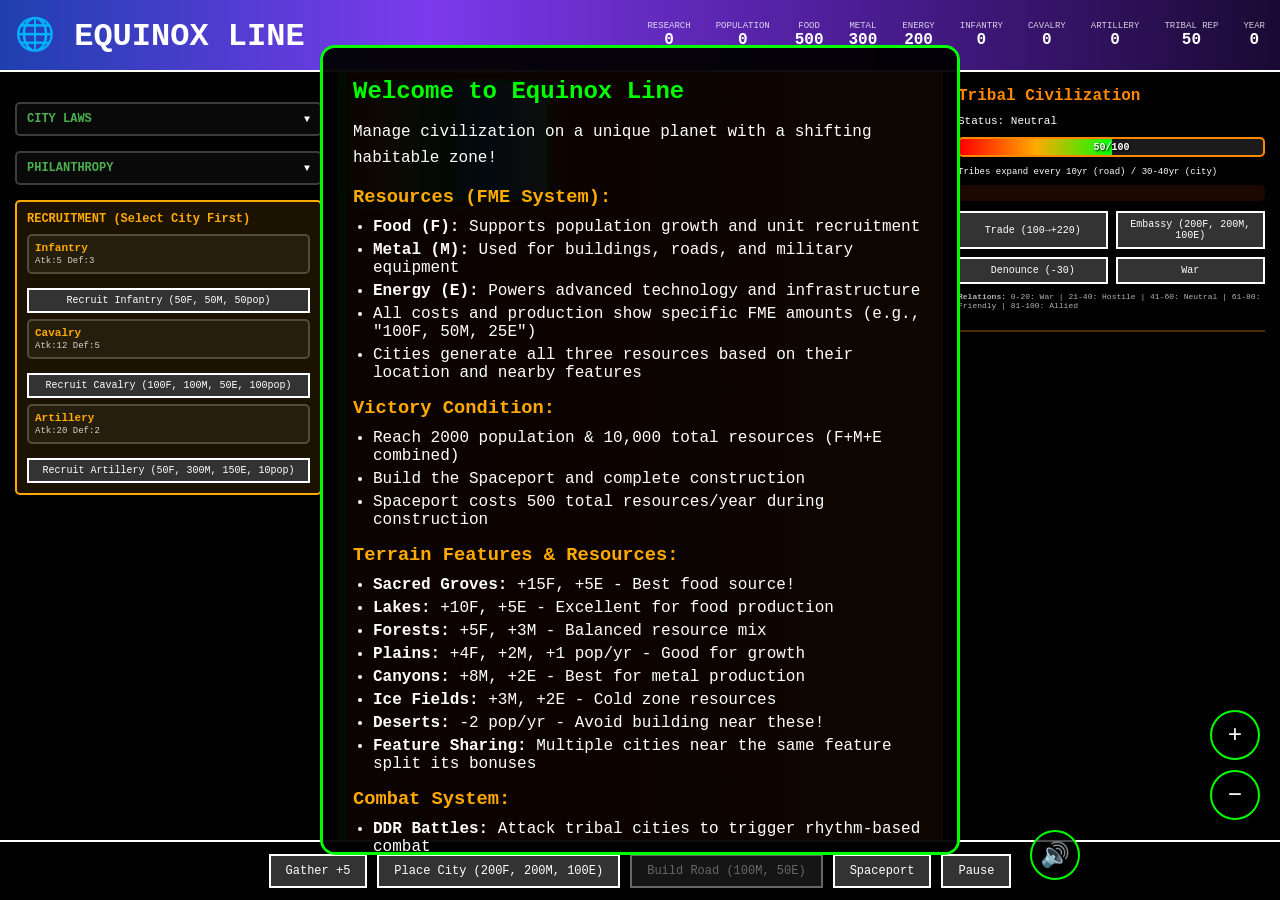
==== index.html @ fe61b72b "Release V1.1 (V1.1)" ====
<!DOCTYPE html>
<html lang="en">
<head>
    <meta charset="UTF-8">
    <meta content="width=device-width, initial-scale=1.0" name="viewport">
    <title>Equinox Line - V1.1</title>
    <link href="style.css" rel="stylesheet"/>
</head>
<audio id="bg-music" loop>
    <source src="https://cdn.pixabay.com/audio/2025/05/07/audio_94614bd872.mp3" type="audio/mpeg">
</audio>
<audio id="battle-music" loop>
    <source src="https://www.soundhelix.com/examples/mp3/SoundHelix-Song-4.mp3" type="audio/mpeg">
</audio>
<audio id="victory-music">
    <source src="https://www.soundhelix.com/examples/mp3/SoundHelix-Song-7.mp3" type="audio/mpeg">
</audio>
<audio id="sfx-city-build" preload="auto">
    <source src="https://cdn.pixabay.com/audio/2022/03/24/audio_3fb91eb9d4.mp3" type="audio/mpeg">
</audio>
<audio id="sfx-resource-gather" preload="auto">
    <source src="https://cdn.pixabay.com/audio/2025/04/18/audio_ad81e3ab85.mp3" type="audio/mpeg">
</audio>
<audio id="sfx-attack" preload="auto">
    <source src="https://cdn.pixabay.com/audio/2024/09/18/audio_52ea34712d.mp3" type="audio/mpeg">
</audio>
<audio id="sfx-explosion" preload="auto">
    <source src="https://freesound.org/data/previews/156/156031_2703579-lq.mp3" type="audio/mpeg">
</audio>
<audio id="sfx-alert" preload="auto">
    <source src="https://cdn.pixabay.com/audio/2024/02/07/audio_c059f11d86.mp3" type="audio/mpeg">
</audio>
<audio id="sfx-success" preload="auto">
    <source src="https://freesound.org/data/previews/270/270404_5123851-lq.mp3" type="audio/mpeg">
</audio>
<audio id="sfx-error" preload="auto">
    <source src="https://cdn.pixabay.com/audio/2022/11/21/audio_136661e554.mp3" type="audio/mpeg">
</audio>
<audio id="sfx-button-click" preload="auto">
    <source src="https://cdn.pixabay.com/audio/2025/06/01/audio_d2ccbb367a.mp3" type="audio/mpeg">
</audio>
<button id="music-btn"
        style="position: fixed; bottom: 20px; right: 200px; z-index: 10000; width: 50px; height: 50px; border-radius: 50%; background: rgba(0,0,0,0.7); border: 2px solid #00ff00; font-size: 24px; cursor: pointer;">
    🔊
</button>

<script src="audio.js"></script>
<script src="win.js"></script>
<script src="tree.js"></script>

<body>
<div id="minimap-container">
    <div id="minimap">
        <div class="minimap-viewport"></div>
    </div>
</div>

<div id="zoom-controls">
    <button id="zoom-in-btn">+</button>
    <button id="zoom-out-btn">−</button>
</div>
<div id="game-container">
    <div id="header">
        <h1>🌐 EQUINOX LINE</h1>
        <div id="stats">
            <div class="stat">
                <div class="stat-label">RESEARCH</div>
                <div class="stat-value" id="research-display">0</div>
            </div>
            <div class="stat">
                <div class="stat-label">POPULATION</div>
                <div class="stat-value" id="total-pop">0</div>
            </div>
            <div class="stat">
                <div class="stat-label">FOOD</div>
                <div class="stat-value" id="food-display">500</div>
            </div>
            <div class="stat">
                <div class="stat-label">METAL</div>
                <div class="stat-value" id="metal-display">300</div>
            </div>
            <div class="stat">
                <div class="stat-label">ENERGY</div>
                <div class="stat-value" id="energy-display">200</div>
            </div>
            <div class="stat">
                <div class="stat-label">INFANTRY</div>
                <div class="stat-value" id="infantry-display">0</div>
            </div>
            <div class="stat">
                <div class="stat-label">CAVALRY</div>
                <div class="stat-value" id="cavalry-display">0</div>
            </div>
            <div class="stat">
                <div class="stat-label">ARTILLERY</div>
                <div class="stat-value" id="artillery-display">0</div>
            </div>
            <div class="stat">
                <div class="stat-label">TRIBAL REP</div>
                <div class="stat-value" id="tribal-rep">50</div>
            </div>
            <div class="stat">
                <div class="stat-label">YEAR</div>
                <div class="stat-value" id="year">0</div>
            </div>
        </div>
    </div>

    <div id="left-panel">
        <div id="info-panel"></div>

        <div class="collapsible-section">
            <div class="collapsible-header" onclick="toggleCollapsible('laws')">
                <h4>CITY LAWS</h4>
                <span class="collapsible-indicator" id="laws-indicator">▼</span>
            </div>
            <div class="collapsible-content" id="laws-content">
                <p style="font-size: 10px; margin-bottom: 8px;"><strong>Current:</strong> <span id="current-law-name">No Special Laws</span>
                </p>
                <div id="laws-container">
                    <div class="law-option active" data-law="none">
                        <div class="law-title">No Special Laws</div>
                        <div class="law-effects">Balanced approach</div>
                    </div>
                    <div class="law-option" data-law="relaxed">
                        <div class="law-title">Relaxed Work</div>
                        <div class="law-effects">-20% res, +1 happiness/yr</div>
                    </div>
                    <div class="law-option" data-law="efficient">
                        <div class="law-title">Efficiency</div>
                        <div class="law-effects">+30% res, -0.5 happiness/yr</div>
                    </div>
                    <div class="law-option" data-law="productive">
                        <div class="law-title">Production+</div>
                        <div class="law-effects">+50% res, -1 happiness/yr</div>
                    </div>
                    <div class="law-option" data-law="harsh">
                        <div class="law-title">Harsh Labor</div>
                        <div class="law-effects">+100% res, -2 happiness/yr</div>
                    </div>
                </div>
            </div>
        </div>

        <div class="collapsible-section">
            <div class="collapsible-header" onclick="toggleCollapsible('philanthropy')">
                <h4>PHILANTHROPY</h4>
                <span class="collapsible-indicator" id="philanthropy-indicator">▼</span>
            </div>
            <div class="collapsible-content" id="philanthropy-content">
                <p style="font-size: 10px; margin-bottom: 8px;">Boost all cities' happiness</p>
                <button class="action-btn" id="charity-small-btn" style="font-size: 10px; padding: 5px;">Small Aid +5
                    (30F, 15M, 5E)
                </button>
                <button class="action-btn" id="charity-medium-btn" style="font-size: 10px; padding: 5px;">Medium Aid +15
                    (90F, 45M, 15E)
                </button>
                <button class="action-btn" id="charity-large-btn" style="font-size: 10px; padding: 5px;">Large Aid +35
                    (240F, 120M, 40E)
                </button>
            </div>
        </div>

        <div class="military-section">
            <h4>RECRUITMENT (Select City First)</h4>
            <div class="unit-type">
                <div class="unit-info">
                    <div class="unit-name">Infantry</div>
                    <div class="unit-stats">Atk:5 Def:3</div>
                </div>
            </div>
            <button class="action-btn" id="recruit-infantry-btn" style="font-size: 10px; padding: 5px;">Recruit Infantry
                (50F, 50M, 50pop)
            </button>

            <div class="unit-type" style="margin-top: 6px;">
                <div class="unit-info">
                    <div class="unit-name">Cavalry</div>
                    <div class="unit-stats">Atk:12 Def:5</div>
                </div>
            </div>
            <button class="action-btn" id="recruit-cavalry-btn" style="font-size: 10px; padding: 5px;">Recruit Cavalry
                (100F, 100M, 50E, 100pop)
            </button>

            <div class="unit-type" style="margin-top: 6px;">
                <div class="unit-info">
                    <div class="unit-name">Artillery</div>
                    <div class="unit-stats">Atk:20 Def:2</div>
                </div>
            </div>
            <button class="action-btn" id="recruit-artillery-btn" style="font-size: 10px; padding: 5px;">Recruit
                Artillery (50F, 300M, 150E, 10pop)
            </button>
        </div>
    </div>


    <div id="main-game">
        <div id="planet-view">
            <div class="terrain-layer" id="terrain-container"></div>
            <div id="habitable-zone"></div>
            <div class="city-radius" id="placement-radius"></div>
            <div class="placement-preview" id="placement-preview">
                <div class="placement-preview-icon"></div>
            </div>
        </div>
    </div>

    <div id="diplomacy-panel">
        <h3>Tribal Civilization</h3>
        <p id="tribal-status" style="font-size: 11px;">Status: Neutral</p>
        <div class="reputation-bar">
            <div class="reputation-fill" id="reputation-fill" style="width: 50%"></div>
            <div class="reputation-text" id="reputation-text">50/100</div>
        </div>
        <p style="font-size: 9px; margin: 8px 0;">Tribes expand every 10yr (road) / 30-40yr (city)</p>

        <div style="background: rgba(255,68,0,0.1); padding: 8px; border-radius: 5px; margin: 8px 0;">
        </div>

        <div class="diplomacy-actions">
            <button class="diplomacy-btn" id="trade-btn">Trade (80F→80M)</button>
            <button class="diplomacy-btn" id="embassy-btn">Embassy (200F, 200M, 100E)</button>
            <button class="diplomacy-btn" id="denounce-btn">Denounce (-30)</button>
            <button class="diplomacy-btn" id="declare-war-btn">War</button>
            <button class="diplomacy-btn" id="negotiate-peace-btn" style="display: none;">Negotiate Peace (1000)
            </button>
        </div>
        <p style="font-size: 8px; margin-top: 8px; opacity: 0.7;">
            <strong>Relations:</strong> 0-20: War | 21-40: Hostile | 41-60: Neutral | 61-80: Friendly | 81-100: Allied
        </p>

        <div id="messages" style="margin-top: 20px;"></div>
    </div>


    <div id="controls">
        <button id="gather-btn">Gather +5
            <div class="button-cooldown" id="gather-cooldown"></div>
        </button>
        <button id="build-city-btn">Place City (200F, 200M, 100E)</button>
        <button disabled id="build-road-btn">Build Road (100M, 50E)</button>
        <button id="spaceport-btn">Spaceport</button>
        <button id="pause-btn">Pause</button>
    </div>

    <div id="spaceport-panel">
        <h3>SPACEPORT PROJECT</h3>
        <p>Evacuate to a stable planet!</p>
        <p><strong>Requirements:</strong></p>
        <p>Population: <span id="sp-pop-current">0</span>/<span id="sp-pop-req">5000</span> | Resources: <span id="sp-res-current">0</span>: 4000F + 4000M + 4000E</p>

        <div class="progress-bar-container">
            <div class="progress-bar-fill" id="spaceport-progress-bar" style="width: 0%">0%</div>
        </div>
        <p style="font-size: 9px; opacity: 0.8;">Costs 4000F + 4000M + 4000E upfront. Takes 10 years to build. Pop must stay above 3500.</p>
        <button class="action-btn" id="start-spaceport-btn" style="font-size: 11px;">Start Construction</button>
    </div>

    <div id="ddr-overlay">
        <div id="ddr-container">
            <div id="ddr-title"></div>
            <div id="ddr-combo">Combo: 0 | Bonus: +0%</div>
            <div id="ddr-arrows">
                <div class="ddr-arrow" data-key="ArrowLeft">←</div>
                <div class="ddr-arrow" data-key="ArrowUp">↑</div>
                <div class="ddr-arrow" data-key="ArrowDown">↓</div>
                <div class="ddr-arrow" data-key="ArrowRight">→</div>
            </div>
            <div id="ddr-timer">Time remaining: 10s</div>
            <button id="reinforcement-btn" onclick="callReinforcements()"
                    style="margin-top: 15px; padding: 8px 16px; font-size: 12px;">
                Call Reinforcements (300 res)
            </button>
        </div>
    </div>


    <div id="battle-planning">
        <h2>Battle Planning</h2>

        <div class="risk-assessment" id="risk-display"></div>

        <div class="battle-info" id="battle-intel"></div>

        <h3 style="color: #ffaa00; font-size: 14px; margin-top: 15px;">Formation</h3>
        <div class="formation-selector">
            <div class="formation-option" data-formation="offensive">
                <div class="formation-name">Offensive</div>
                <div class="formation-effect">+20% ATK, -10% DEF</div>
            </div>
            <div class="formation-option selected" data-formation="balanced">
                <div class="formation-name">Balanced</div>
                <div class="formation-effect">No modifiers</div>
            </div>
            <div class="formation-option" data-formation="defensive">
                <div class="formation-name">Defensive</div>
                <div class="formation-effect">-10% ATK, +20% DEF</div>
            </div>
        </div>

        <div class="retreat-slider">
            <h3 style="color: #ffaa00; font-size: 14px;">Auto-Retreat Threshold</h3>
            <input id="retreat-slider" max="75" min="0" step="25" type="range" value="50">
            <div style="font-size: 12px; text-align: center;">Retreat at <span id="retreat-value">50</span>% casualties
            </div>
        </div>

        <div class="perk-selection" id="perk-selection-container"></div>

        <div class="planning-buttons">
            <button id="scout-btn" onclick="sendScout()">Scout (50 res)</button>
            <button onclick="cancelBattlePlanning()">Cancel</button>
            <button onclick="beginBattle()" style="background: #ff4400; border-color: #ff4400;">ATTACK!</button>
        </div>
    </div>

    <div id="weather-indicator"></div>
    <div id="phase-indicator"></div>


    <div id="peace-demand-popup"
         style="position: fixed; top: 50%; left: 50%; transform: translate(-50%, -50%); background: rgba(0,0,0,0.95); border: 3px solid #ffaa00; border-radius: 15px; padding: 30px; max-width: 600px; z-index: 9998; display: none; text-align: center;">
        <h2 style="color: #ffaa00; margin-bottom: 15px;">Tribal Demand</h2>
        <p id="peace-demand-text" style="font-size: 16px; margin: 20px 0;"></p>
        <p id="peace-demand-consequence" style="font-size: 12px; opacity: 0.8; margin: 15px 0;"></p>
        <p style="font-size: 14px; margin: 20px 0;">Year <span id="peace-talks-year">1</span> of 3</p>
        <div style="display: flex; gap: 15px; justify-content: center; margin-top: 25px;">
            <button onclick="respondToPeaceDemand(true)"
                    style="background: #4CAF50; border-color: #4CAF50; padding: 10px 20px;">Accept
            </button>
            <button onclick="respondToPeaceDemand(false)"
                    style="background: #ff4400; border-color: #ff4400; padding: 10px 20px;">Reject
            </button>
        </div>
    </div>

    <div id="tutorial">
        <h2>Welcome to Equinox Line</h2>
        <p>Manage civilization on a unique planet with a shifting habitable zone!</p>

        <h3>Resources (FME System):</h3>
        <ul>
            <li><strong>Food (F):</strong> Supports population growth and unit recruitment</li>
            <li><strong>Metal (M):</strong> Used for buildings, roads, and military equipment</li>
            <li><strong>Energy (E):</strong> Powers advanced technology and infrastructure</li>
            <li>All costs and production show specific FME amounts (e.g., "100F, 50M, 25E")</li>
            <li>Cities generate all three resources based on their location and nearby features</li>
        </ul>

        <h3>Victory Condition:</h3>
        <ul>
            <li>Reach 2000 population & 10,000 total resources (F+M+E combined)</li>
            <li>Build the Spaceport and complete construction</li>
            <li>Spaceport costs 500 total resources/year during construction</li>
        </ul>

        <h3>Terrain Features & Resources:</h3>
        <ul>
            <li><strong>Sacred Groves:</strong> +15F, +5E - Best food source!</li>
            <li><strong>Lakes:</strong> +10F, +5E - Excellent for food production</li>
            <li><strong>Forests:</strong> +5F, +3M - Balanced resource mix</li>
            <li><strong>Plains:</strong> +4F, +2M, +1 pop/yr - Good for growth</li>
            <li><strong>Canyons:</strong> +8M, +2E - Best for metal production</li>
            <li><strong>Ice Fields:</strong> +3M, +2E - Cold zone resources</li>
            <li><strong>Deserts:</strong> -2 pop/yr - Avoid building near these!</li>
            <li><strong>Feature Sharing:</strong> Multiple cities near the same feature split its bonuses</li>
        </ul>

        <h3>Combat System:</h3>
        <ul>
            <li><strong>DDR Battles:</strong> Attack tribal cities to trigger rhythm-based combat</li>
            <li>Press arrow keys when they light up - build combos for damage multipliers (up to +100%)</li>
            <li>Your troops march from the nearest city (or select multiple cities)</li>
            <li><strong>Reinforcements:</strong> Tribals send troops from nearby allies to cities under attack</li>
            <li><strong>Defense:</strong> Station units in your cities to protect against tribal counterattacks</li>
        </ul>

        <h3>Tribal Diplomacy:</h3>
        <ul>
            <li><strong>Reputation Matters:</strong> 0-20: War | 21-40: Hostile | 41-60: Neutral | 61-80: Friendly |
                81-100: Allied
            </li>
            <li><strong>Building too close</strong> (within 10% distance) angers tribes (-10 rep per city)</li>
            <li><strong>Military buildup</strong> (over 10 of any unit type) alarms them (-10 rep, once per type)</li>
            <li><strong>TRIBAL INVASION:</strong> If they have 50+ troops, you have 3+ cities nearby, and rep < 50,
                they'll declare war!
            </li>
            <li>Tribals grow population slowly and recruit their own military units</li>
            <li>They reposition forces to frontline cities when you expand near them</li>
            <li>Tribes expand: roads every 10 years, cities every 30-40 years</li>
        </ul>

        <h3>Happiness System:</h3>
        <ul>
            <li><strong>In Habitable Zone:</strong> Happiness rises to 75 naturally</li>
            <li><strong>Outside Zone:</strong> Happiness falls to 25 naturally</li>
            <li><strong>Laws & Battles:</strong> Can push happiness below 25 or above 75</li>
            <li><strong>At 0 Happiness:</strong> City rebels and stops producing!</li>
            <li><strong>War Declaration:</strong> All cities lose 25 happiness immediately</li>
            <li><strong>Military Oppression:</strong> Over 4 units in a city decreases happiness</li>
            <li>Use Philanthropy to boost happiness across all cities</li>
        </ul>

        <h3>City Management:</h3>
        <ul>
            <li><strong>Placement:</strong> Cities cost 200F, 200M, 100E and must be at least 5% apart</li>
            <li><strong>Fortification:</strong> Upgrade cities (Lvl 1: 100F, 150M, 50E | Lvl 2: 200F, 300M, 100E) to
                reduce population loss and improve defense
            </li>
            <li><strong>Migration:</strong> Move 50 population from endangered cities to safe ones (30F, 10M, 5E)</li>
            <li><strong>Roads:</strong> Connect cities for +20% resource bonus (100M, 50E per road)</li>
            <li><strong>Features:</strong> Cities gain bonuses from ALL nearby terrain features - place strategically!
            </li>
            <li><strong>Conquered Cities:</strong> Start in rebellion for 30 seconds, produce 70% resources during this
                time
            </li>
        </ul>

        <h3>City Specializations:</h3>
        <ul>
            <li><strong>Military Fortress (500 total):</strong> 25% cheaper units, -20% resources, -10% growth</li>
            <li><strong>Trade Hub (400 total):</strong> +50% resources, but units cost 20% more</li>
            <li><strong>Research Center (600 total):</strong> +20% resources, +30% population growth</li>
            <li>Specializations affect resource production ratios (see tooltips for details)</li>
        </ul>

        <h3>Military Units:</h3>
        <ul>
            <li><strong>Infantry:</strong> 5 ATK / 3 DEF - 50F, 50M, 0E, 50 population</li>
            <li><strong>Cavalry:</strong> 12 ATK / 5 DEF - 100F, 100M, 50E, 100 population</li>
            <li><strong>Artillery:</strong> 20 ATK / 2 DEF - 50F, 300M, 150E, 10 population</li>
            <li>Station units in cities for defense - withdraw them when needed</li>
            <li>Max 8 units per city - over 4 units causes happiness penalties</li>
        </ul>

        <h3>City Laws:</h3>
        <ul>
            <li><strong>Relaxed Work:</strong> -20% resources, +1 happiness/yr</li>
            <li><strong>Efficiency:</strong> +30% resources, -0.5 happiness/yr</li>
            <li><strong>Production+:</strong> +50% resources, -1 happiness/yr</li>
            <li><strong>Harsh Labor:</strong> +100% resources, -2 happiness/yr</li>
        </ul>

        <h3>Controls:</h3>
        <ul>
            <li><strong>ESC:</strong> Cancel city/road placement or close panels</li>
            <li><strong>Arrow Keys:</strong> Use during DDR battles</li>
            <li><strong>Click:</strong> Select cities, tribals, or place buildings</li>
            <li><strong>Scroll:</strong> Scroll side panels to see all options</li>
            <li><strong>🔊 Button:</strong> Toggle music on/off (bottom right)</li>
        </ul>

        <h3>Pro Tips:</h3>
        <ul>
            <li>Build cities near Sacred Groves for maximum food production</li>
            <li>Place cities near canyons when you need metal for military/infrastructure</li>
            <li>Balance your resource income - don't neglect energy for advanced tech!</li>
            <li>Roads are crucial - connected cities produce significantly more resources</li>
            <li>Monitor tribal reputation carefully - losing it can trigger a devastating invasion</li>
            <li>Station defense forces in vulnerable cities near tribal territory</li>
            <li>Balance laws carefully - harsh labor gives resources but risks rebellion</li>
            <li>Feature sharing divides bonuses - spread cities out for maximum efficiency</li>
            <li>Specialize cities based on nearby terrain (Military near canyons, Trade near groves)</li>
        </ul>

        <button onclick="startGame()" style="width: 100%; margin-top: 20px; padding: 12px; font-size: 14px;">Start
            Game
        </button>
    </div>


    <div id="game-over">
        <h2>Civilization Collapsed</h2>
        <p id="game-over-msg"></p>
        <button onclick="location.reload()" style="margin-top: 20px;">Play Again</button>
    </div>
</div>

<script src="game.js">
</script>
</body>
</html>
---- style.css ----
* { margin: 0; padding: 0; box-sizing: border-box; }
body { font-family: 'Courier New', monospace; background: #0a0a0a; color: #fff; overflow: hidden; }

#game-container {
    width: 100vw; height: 100vh;
    display: grid;
    grid-template-columns: 340px 1fr 340px;
    grid-template-rows: auto 1fr auto;
    gap: 0;
}

#header {
    background: linear-gradient(to right, #1e40af, #7c3aed, #4c1d95, #1a0933);
    padding: 15px; display: flex; justify-content: space-between; align-items: center;
    border-bottom: 2px solid #fff; grid-column: 1 / -1;
}


#stats { display: flex; gap: 25px; font-size: 13px; }
.stat { display: flex; flex-direction: column; align-items: center; }
.stat-label { font-size: 9px; opacity: 0.8; }
.stat-value { font-size: 16px; font-weight: bold; }

#left-panel {
    grid-column: 1; grid-row: 2;
    background: rgba(0,0,0,0.95); border-right: 3px solid #4CAF50;
    padding: 15px; overflow-y: auto; z-index: 10;
}

#main-game { grid-column: 2; grid-row: 2; position: relative; overflow: hidden; }

#planet-view {
    width: 1000%;
    height: 1000%;
    position: absolute;
    cursor: grab;
    background:
        radial-gradient(ellipse 3px 3px at 15% 25%, rgba(139, 69, 19, 0.3) 0%, transparent 50%),
        radial-gradient(ellipse 4px 4px at 8% 60%, rgba(139, 69, 19, 0.3) 0%, transparent 50%),
        radial-gradient(ellipse 3px 3px at 12% 80%, rgba(139, 69, 19, 0.3) 0%, transparent 50%),
        radial-gradient(ellipse 2px 2px at 18% 45%, rgba(139, 69, 19, 0.3) 0%, transparent 50%),
        radial-gradient(ellipse 100px 50px at 65% 35%, rgba(180, 200, 220, 0.4) 0%, transparent 60%),
        radial-gradient(ellipse 80px 40px at 72% 65%, rgba(180, 200, 220, 0.4) 0%, transparent 60%),
        radial-gradient(ellipse 90px 45px at 78% 50%, rgba(180, 200, 220, 0.4) 0%, transparent 60%),
        radial-gradient(ellipse 120px 60px at 85% 25%, rgba(200, 220, 240, 0.5) 0%, transparent 60%),
        radial-gradient(ellipse 70px 35px at 92% 70%, rgba(200, 220, 240, 0.5) 0%, transparent 60%),
        repeating-linear-gradient(90deg, transparent 0%, transparent 48%, rgba(0, 0, 0, 0.02) 49%, rgba(0, 0, 0, 0.02) 51%, transparent 52%, transparent 100%),
        repeating-linear-gradient(0deg, transparent 0%, transparent 48%, rgba(0, 0, 0, 0.02) 49%, rgba(0, 0, 0, 0.02) 51%, transparent 52%, transparent 100%),
        linear-gradient(to right,
            #d84315 0%,
            #e64a19 5%,
            #ff6f00 10%,
            #ffa726 15%,
            #c5a880 25%,
            #8bc34a 35%,
            #66bb6a 45%,
            #43a047 50%,
            #4fc3f7 60%,
            #29b6f6 70%,
            #b3d9ff 80%,
            #e1f5fe 85%,
            #f0f4f8 90%,
            #e8eef2 100%
        );
    background-size:
        100% 100%,
        100% 100%,
        100% 100%,
        100% 100%,
        100% 100%,
        100% 100%,
        100% 100%,
        100% 100%,
        100% 100%,
        4px 4px,
        4px 4px,
        100% 100%;
    transform-origin: top left;
    transition: transform 0.1s ease-out;
	will-change: transform;
}

#planet-view::before {
    content: '';
    position: absolute;
    top: 0;
    left: 0;
    width: 100%;
    height: 100%;
    background:
        radial-gradient(circle at 20% 30%, rgba(255, 100, 0, 0.15) 0%, transparent 5%),
        radial-gradient(circle at 25% 70%, rgba(255, 120, 0, 0.15) 0%, transparent 4%),
        radial-gradient(circle at 15% 50%, rgba(255, 90, 0, 0.15) 0%, transparent 6%),
        radial-gradient(circle at 10% 80%, rgba(255, 110, 0, 0.15) 0%, transparent 5%),
        radial-gradient(ellipse 200px 100px at 40% 40%, rgba(100, 180, 100, 0.2) 0%, transparent 50%),
        radial-gradient(ellipse 180px 90px at 45% 70%, rgba(120, 200, 120, 0.2) 0%, transparent 50%),
        radial-gradient(ellipse 150px 80px at 50% 55%, rgba(110, 190, 110, 0.2) 0%, transparent 50%),
        radial-gradient(circle at 75% 45%, rgba(200, 220, 255, 0.2) 0%, transparent 8%),
        radial-gradient(circle at 80% 65%, rgba(210, 230, 255, 0.2) 0%, transparent 7%),
        radial-gradient(circle at 85% 30%, rgba(220, 235, 255, 0.2) 0%, transparent 9%),
        radial-gradient(circle at 90% 75%, rgba(230, 240, 255, 0.2) 0%, transparent 8%);
    pointer-events: none;
    z-index: 1;
}

#planet-view::after {
    content: '';
    position: absolute;
    top: 0;
    left: 0;
    width: 100%;
    height: 100%;
    background:
        repeating-linear-gradient(45deg, transparent 0px, transparent 2px, rgba(0, 0, 0, 0.01) 2px, rgba(0, 0, 0, 0.01) 4px),
        repeating-linear-gradient(-45deg, transparent 0px, transparent 2px, rgba(0, 0, 0, 0.01) 2px, rgba(0, 0, 0, 0.01) 4px);
    pointer-events: none;
    z-index: 1;
}

#planet-view:active {
    cursor: grabbing;
}

#planet-view.placing-city { cursor: crosshair; }

#minimap-container {
    position: fixed;
    top: 80px;
    left: 350px;
    width: 200px;
    height: 120px;
    background: rgba(0, 0, 0, 0.9);
    border: 3px solid #00ff00;
    border-radius: 10px;
    z-index: 100;
    overflow: hidden;
    box-shadow: 0 0 20px rgba(0, 255, 0, 0.3);
}

#minimap {
    width: 100%;
    height: 100%;
    position: relative;
    background: linear-gradient(to right,
        #d84315 0%,
        #ff6f00 10%,
        #ffa726 15%,
        #8bc34a 35%,
        #43a047 50%,
        #4fc3f7 60%,
        #29b6f6 70%,
        #b3d9ff 85%,
        #f0f4f8 100%
    );
}

.minimap-city {
    position: absolute;
    width: 4px;
    height: 4px;
    background: #00ff00;
    border-radius: 50%;
    transform: translate(-50%, -50%);
}

.minimap-tribal {
    position: absolute;
    width: 3px;
    height: 3px;
    background: #ff4400;
    border-radius: 50%;
    transform: translate(-50%, -50%);
}

.minimap-viewport {
    position: absolute;
    border: 2px solid rgba(255, 255, 255, 0.8);
    background: rgba(255, 255, 255, 0.1);
    pointer-events: none;
}

#zoom-controls {
    position: fixed;
    bottom: 80px;
    right: 20px;
    z-index: 100;
    display: flex;
    flex-direction: column;
    gap: 10px;
}

#zoom-controls button {
    width: 50px;
    height: 50px;
    font-size: 24px;
    border-radius: 50%;
    background: rgba(0, 0, 0, 0.7);
    border: 2px solid #00ff00;
}

.terrain-layer {
    position: absolute;
    top: 0;
    left: 0;
    width: 100%;
    height: 100%;
    pointer-events: none;
    z-index: 2;
}

.sand-particle {
    position: absolute; background: radial-gradient(circle, rgba(255, 150, 50, 0.6), transparent);
    border-radius: 50%; animation: sandFloat 15s infinite ease-in-out;
}
@keyframes sandFloat {
    0%, 100% { transform: translate(0, 0) rotate(0deg); }
    25% { transform: translate(20px, -15px) rotate(90deg); }
    50% { transform: translate(-10px, 10px) rotate(180deg); }
    75% { transform: translate(15px, 20px) rotate(270deg); }
}

.mountain {
    position: absolute; width: 0; height: 0; z-index: 2;
    border-left: 30px solid transparent;
    border-right: 30px solid transparent;
    border-bottom: 50px solid rgba(100, 100, 100, 0.6);
    filter: drop-shadow(0 2px 4px rgba(0,0,0,0.3));
}
.mountain::before {
    content: ''; position: absolute; width: 0; height: 0;
    border-left: 20px solid transparent;
    border-right: 20px solid transparent;
    border-bottom: 35px solid rgba(150, 150, 150, 0.4);
    left: -35px; top: 15px;
}
.mountain::after {
    content: ''; position: absolute; width: 0; height: 0;
    border-left: 15px solid transparent;
    border-right: 15px solid transparent;
    border-bottom: 25px solid rgba(80, 80, 80, 0.5);
    left: 5px; top: 25px;
}

.ice-mountain {
    position: absolute; width: 0; height: 0; z-index: 2;
    border-left: 35px solid transparent;
    border-right: 35px solid transparent;
    border-bottom: 60px solid rgba(200, 220, 255, 0.5);
    filter: drop-shadow(0 0 10px rgba(150, 200, 255, 0.3));
}

.ice-particle {
    position: absolute; background: radial-gradient(circle, rgba(200, 220, 255, 0.6), transparent);
    border-radius: 50%; animation: iceFloat 20s infinite ease-in-out;
}
@keyframes iceFloat {
    0%, 100% { transform: translate(0, 0) scale(1); }
    25% { transform: translate(-15px, 10px) scale(1.1); }
    50% { transform: translate(10px, -10px) scale(0.9); }
    75% { transform: translate(-10px, -15px) scale(1.05); }
}

.cloud {
    position: absolute; background: rgba(255, 255, 255, 0.2);
    border-radius: 50px; animation: cloudDrift 30s infinite linear; z-index: 1;
}
@keyframes cloudDrift {
    0% { transform: translateX(0); }
    100% { transform: translateX(100vw); }
}

.lake-feature {
    position: absolute; width: 40px; height: 30px;
    background: radial-gradient(ellipse, rgba(50, 150, 255, 0.6), rgba(30, 100, 200, 0.4));
    border-radius: 50%; z-index: 3;
    box-shadow: inset 0 -5px 10px rgba(0, 0, 0, 0.2), 0 2px 8px rgba(50, 150, 255, 0.4);
    animation: waterShimmer 3s infinite ease-in-out;
}
@keyframes waterShimmer {
    0%, 100% { filter: brightness(1); }
    50% { filter: brightness(1.2); }
}

.forest-feature {
    position: absolute; width: 50px; height: 50px; z-index: 3;
}
.tree {
    position: absolute; width: 0; height: 0;
    border-left: 8px solid transparent;
    border-right: 8px solid transparent;
    border-bottom: 20px solid rgba(34, 139, 34, 0.7);
}
.tree::after {
    content: ''; position: absolute;
    width: 4px; height: 10px;
    background: rgba(101, 67, 33, 0.8);
    left: -2px; top: 20px;
}

.canyon-feature {
    position: absolute; width: 60px; height: 40px; z-index: 3;
    background: linear-gradient(180deg,
        rgba(180, 100, 50, 0.5) 0%,
        rgba(140, 80, 40, 0.6) 50%,
        rgba(100, 60, 30, 0.7) 100%);
    border-radius: 5px;
    box-shadow: inset 0 5px 15px rgba(0, 0, 0, 0.4), 0 2px 5px rgba(0, 0, 0, 0.3);
}
.canyon-feature::before {
    content: ''; position: absolute;
    width: 100%; height: 3px;
    background: rgba(0, 0, 0, 0.3);
    top: 30%; left: 0;
}
.canyon-feature::after {
    content: ''; position: absolute;
    width: 100%; height: 3px;
    background: rgba(0, 0, 0, 0.3);
    top: 60%; left: 0;
}

.ice-feature {
    position: absolute; width: 45px; height: 35px; z-index: 3;
    background: linear-gradient(135deg,
        rgba(200, 230, 255, 0.6),
        rgba(150, 200, 255, 0.7),
        rgba(180, 220, 255, 0.5));
    clip-path: polygon(50% 0%, 80% 30%, 100% 30%, 70% 60%, 80% 100%, 20% 100%, 30% 60%, 0% 30%, 20% 30%);
    box-shadow: 0 0 15px rgba(150, 200, 255, 0.5), inset 0 0 10px rgba(255, 255, 255, 0.3);
    animation: iceGlow 4s infinite ease-in-out;
}
@keyframes iceGlow {
    0%, 100% { filter: brightness(1); }
    50% { filter: brightness(1.3); }
}

.desert-feature {
    position: absolute; width: 50px; height: 35px; z-index: 3;
    background: radial-gradient(ellipse,
        rgba(255, 200, 100, 0.4),
        rgba(255, 180, 80, 0.3));
    border-radius: 50%;
    box-shadow: 0 3px 10px rgba(255, 150, 50, 0.3);
}
.desert-feature::before {
    content: ''; position: absolute;
    width: 30px; height: 20px;
    background: radial-gradient(ellipse, rgba(255, 180, 80, 0.3), transparent);
    border-radius: 50%;
    top: -10px; left: 10px;
}

.plains-feature {
    position: absolute; width: 55px; height: 40px; z-index: 3;
    background: linear-gradient(180deg,
        rgba(150, 200, 100, 0.4),
        rgba(120, 180, 80, 0.5));
    border-radius: 50%;
    box-shadow: inset 0 2px 8px rgba(100, 150, 70, 0.3);
}
.plains-feature::after {
    content: ''; position: absolute;
    width: 80%; height: 3px;
    background: rgba(100, 150, 70, 0.4);
    bottom: 30%; left: 10%;
}

.grove-feature {
    position: absolute; width: 60px; height: 55px; z-index: 3;
}
.grove-tree {
    position: absolute; width: 0; height: 0;
    border-left: 10px solid transparent;
    border-right: 10px solid transparent;
    border-bottom: 25px solid rgba(20, 100, 20, 0.8);
    filter: drop-shadow(0 2px 4px rgba(0,0,0,0.4));
}
.grove-tree::after {
    content: ''; position: absolute;
    width: 5px; height: 12px;
    background: rgba(80, 50, 20, 0.9);
    left: -2.5px; top: 25px;
}
.volcano-feature {
    position: absolute; width: 50px; height: 50px; z-index: 3;
    background: radial-gradient(ellipse, rgba(255, 50, 0, 0.6), rgba(150, 0, 0, 0.4));
    border-radius: 50% 50% 0 0;
    box-shadow: 0 0 20px rgba(255, 100, 0, 0.8), inset 0 -10px 20px rgba(100, 0, 0, 0.6);
}

.oasis-feature {
    position: absolute; width: 45px; height: 35px; z-index: 3;
    background: radial-gradient(ellipse, rgba(0, 180, 255, 0.5), rgba(100, 200, 100, 0.4));
    border-radius: 50%;
    box-shadow: 0 0 15px rgba(0, 180, 255, 0.6);
}

.ruins-feature {
    position: absolute; width: 40px; height: 35px; z-index: 3;
    background: linear-gradient(180deg, rgba(150, 150, 150, 0.8), rgba(100, 100, 100, 0.9));
    clip-path: polygon(20% 0%, 80% 0%, 100% 30%, 95% 100%, 5% 100%, 0% 30%);
    box-shadow: 0 3px 10px rgba(0, 0, 0, 0.5);
    border: 1px solid rgba(200, 200, 200, 0.5);
}

.quarry-feature {
    position: absolute; width: 50px; height: 40px; z-index: 3;
    background: linear-gradient(135deg, rgba(120, 80, 60, 0.9), rgba(80, 60, 40, 0.9));
    clip-path: polygon(0% 30%, 100% 30%, 90% 100%, 10% 100%);
    box-shadow: inset 0 5px 15px rgba(0, 0, 0, 0.5);
    border: 1px solid rgba(150, 100, 70, 0.6);
}

.geothermal-feature {
    position: absolute; width: 40px; height: 40px; z-index: 3;
    background: radial-gradient(circle, rgba(255, 200, 0, 0.6), rgba(255, 100, 0, 0.4));
    border-radius: 50%;
    box-shadow: 0 0 20px rgba(255, 200, 0, 0.8);
    animation: geothermalPulse 2s infinite;
}

@keyframes geothermalPulse {
    0%, 100% { transform: scale(1); filter: brightness(1); }
    50% { transform: scale(1.1); filter: brightness(1.3); }
}

.orchard-feature {
    position: absolute; width: 55px; height: 45px; z-index: 3;
    background: radial-gradient(ellipse, rgba(150, 200, 100, 0.5), rgba(100, 150, 80, 0.4));
    border-radius: 40%;
    box-shadow: 0 2px 8px rgba(100, 150, 80, 0.4);
}

.mine-feature {
    position: absolute; width: 45px; height: 40px; z-index: 3;
    background: linear-gradient(180deg, rgba(80, 80, 80, 0.9), rgba(40, 40, 40, 0.95));
    clip-path: polygon(50% 0%, 100% 40%, 80% 100%, 20% 100%, 0% 40%);
    box-shadow: inset 0 5px 10px rgba(0, 0, 0, 0.7);
    border: 1px solid rgba(120, 120, 120, 0.6);
}

.meadow-feature {
    position: absolute; width: 50px; height: 40px; z-index: 3;
    background: radial-gradient(ellipse, rgba(180, 230, 120, 0.6), rgba(140, 200, 100, 0.5));
    border-radius: 50%;
    box-shadow: 0 2px 8px rgba(180, 230, 120, 0.4);
}

.crystalcave-feature {
    position: absolute; width: 45px; height: 40px; z-index: 3;
    background: linear-gradient(135deg, rgba(150, 200, 255, 0.7), rgba(200, 150, 255, 0.6));
    clip-path: polygon(50% 0%, 90% 25%, 100% 60%, 75% 100%, 25% 100%, 0% 60%, 10% 25%);
    box-shadow: 0 0 20px rgba(180, 180, 255, 0.8);
    animation: crystalShimmer 3s infinite;
}

@keyframes crystalShimmer {
    0%, 100% { filter: brightness(1); }
    50% { filter: brightness(1.5); }
}

.glacier-feature {
    position: absolute; width: 55px; height: 45px; z-index: 3;
    background: linear-gradient(180deg, rgba(220, 240, 255, 0.7), rgba(180, 220, 255, 0.8));
    border-radius: 30% 30% 10% 10%;
    box-shadow: 0 0 15px rgba(200, 230, 255, 0.6), inset 0 -5px 15px rgba(150, 200, 255, 0.4);
}

.tundra-feature {
    position: absolute; width: 50px; height: 40px; z-index: 3;
    background: linear-gradient(180deg, rgba(200, 220, 230, 0.5), rgba(150, 180, 200, 0.6));
    border-radius: 40%;
    box-shadow: 0 2px 8px rgba(150, 180, 200, 0.4);
}

#habitable-zone {
    position: absolute; top: 0; height: 100%;
    background: rgba(0, 255, 0, 0.1);
    border-left: 3px solid #00ff00; border-right: 3px solid #00ff00;
    pointer-events: none; transition: left 2s linear; z-index: 15;
}

.city-radius {
    position: absolute; border: 2px dashed rgba(255, 255, 255, 0.5); border-radius: 50%;
    pointer-events: none; background: radial-gradient(circle, rgba(0, 255, 0, 0.1), transparent 70%);
    transform: translate(-50%, -50%); display: none; z-index: 25;
}
.city-radius.active { display: block; }

.placement-preview {
    position: absolute; width: 40px; height: 40px; pointer-events: none;
    opacity: 0.7; transform: translate(-50%, -50%); display: none; z-index: 30;
}
.placement-preview.active { display: block; }
.placement-preview-icon {
    width: 100%; height: 100%; background: #fff;
    clip-path: polygon(50% 0%, 100% 38%, 82% 100%, 18% 100%, 0% 38%);
}
.placement-preview.invalid .placement-preview-icon { background: #ff4400; }

.road {
    position: absolute; height: 4px; background: linear-gradient(to right, #666, #999, #666);
    transform-origin: left center; pointer-events: none; z-index: 5; box-shadow: 0 0 5px rgba(0, 0, 0, 0.5);
}
.road::before {
    content: ''; position: absolute; top: 50%; left: 0; right: 0; height: 1px;
    background: repeating-linear-gradient(to right, #fff 0px, #fff 10px, transparent 10px, transparent 20px);
    transform: translateY(-50%);
}

.tribal-road {
    position: absolute; height: 3px; background: linear-gradient(to right, #ff4400, #ff8800, #ff4400);
    transform-origin: left center; pointer-events: none; z-index: 4;
    box-shadow: 0 0 8px rgba(255, 68, 0, 0.6); opacity: 0.7;
}

.army-arrow {
    position: absolute; z-index: 50; pointer-events: none;
    animation: marchForward 3s linear forwards;
}
@keyframes marchForward {
    0% { opacity: 1; }
    100% { opacity: 0; }
}
.army-arrow-line {
    height: 4px; background: linear-gradient(to right, #00ff00, #00ff00 70%, transparent);
    box-shadow: 0 0 10px #00ff00; position: absolute; transform-origin: left center;
}
.army-arrow-head {
    position: absolute; right: 0; top: 50%; transform: translateY(-50%);
    width: 0; height: 0;
    border-left: 15px solid #00ff00;
    border-top: 8px solid transparent;
    border-bottom: 8px solid transparent;
    filter: drop-shadow(0 0 5px #00ff00);
}

.city {
    position: absolute; width: 40px; height: 40px; cursor: pointer;
    transition: all 0.3s; z-index: 20;
}
.city:hover .city-buildings { 
    transform: scale(1.05); 
    filter: brightness(1.2);
}
.city-healthy { filter: hue-rotate(120deg) brightness(1.2); }
.city-warning { filter: hue-rotate(60deg); }
.city-danger { filter: hue-rotate(0deg) brightness(1.5); }
.city-rebel { filter: hue-rotate(300deg) brightness(1.3); animation: rebellionPulse 1s infinite; }
@keyframes rebellionPulse {
    0%, 100% { transform: scale(1); }
    50% { transform: scale(1.1); }
}

.city-label {
    position: absolute; top: -20px; left: 50%; transform: translateX(-50%);
    font-size: 9px; white-space: nowrap; background: rgba(0,0,0,0.7);
    padding: 2px 5px; border-radius: 3px;
}

.city-buildings {
    position: absolute;
    width: 100%;
    height: 100%;
    pointer-events: none;
}

.building {
    position: absolute;
    background: linear-gradient(to bottom, #888, #555);
    border: 1px solid #333;
    box-shadow: 2px 2px 4px rgba(0,0,0,0.5);
}

.city-military .building {
    background: linear-gradient(to bottom, #666, #444);
    border-color: #8B0000;
}

.city-military .city-icon {
    background: linear-gradient(135deg, #8B0000, #FF4500);
    box-shadow: 0 0 15px rgba(139, 0, 0, 0.8);
}

.city-trade .building {
    background: linear-gradient(to bottom, #DAA520, #B8860B);
    border-color: #FFD700;
}

.city-trade .city-icon {
    background: linear-gradient(135deg, #FFD700, #FFA500);
    box-shadow: 0 0 15px rgba(255, 215, 0, 0.8);
}

.city-research .building {
    background: linear-gradient(to bottom, #4169E1, #1E90FF);
    border-color: #00BFFF;
}

.city-research .city-icon {
    background: linear-gradient(135deg, #4169E1, #00BFFF);
    box-shadow: 0 0 15px rgba(65, 105, 225, 0.8);
}

.city-walls {
    position: absolute;
    width: 60px;
    height: 60px;
    left: 50%;
    top: 50%;
    transform: translate(-50%, -50%);
    border: 2px solid rgba(100, 100, 100, 0.6);
    border-radius: 8px;
    pointer-events: none;
}

.city-upgraded-1 .city-walls {
    border: 3px solid rgba(120, 120, 120, 0.8);
    box-shadow: 0 0 10px rgba(100, 100, 100, 0.5);
}

.city-upgraded-2 .city-walls {
    border: 4px solid rgba(150, 150, 150, 1);
    box-shadow: 0 0 15px rgba(150, 150, 150, 0.8);
}

.city-tower {
    position: absolute;
    width: 8px;
    height: 12px;
    background: linear-gradient(to bottom, #666, #444);
    border: 1px solid #333;
}

.specialization-icon {
    position: absolute;
    top: -30px;
    right: -15px;
    font-size: 20px;
    filter: drop-shadow(0 2px 4px rgba(0,0,0,0.8));
    animation: iconFloat 3s ease-in-out infinite;
}

@keyframes iconFloat {
    0%, 100% { transform: translateY(0px); }
    50% { transform: translateY(-5px); }
}

.city-smoke {
    position: absolute;
    width: 4px;
    height: 4px;
    background: rgba(200, 200, 200, 0.6);
    border-radius: 50%;
    animation: smokeRise 3s infinite;
}

@keyframes smokeRise {
    0% { transform: translateY(0) scale(1); opacity: 0.6; }
    100% { transform: translateY(-20px) scale(2); opacity: 0; }
}

.city-glow {
    position: absolute;
    width: 100%;
    height: 100%;
    border-radius: 50%;
    pointer-events: none;
    opacity: 0;
    transition: opacity 0.3s;
}

.city:hover .city-glow {
    opacity: 0.3;
}

.city-military .city-glow {
    background: radial-gradient(circle, rgba(139, 0, 0, 0.6), transparent);
}

.city-trade .city-glow {
    background: radial-gradient(circle, rgba(255, 215, 0, 0.6), transparent);
}

.city-research .city-glow {
    background: radial-gradient(circle, rgba(65, 105, 225, 0.6), transparent);
}


.population-bar {
    position: absolute; bottom: -8px; left: 0; width: 100%; height: 4px;
    background: rgba(0,0,0,0.5); border-radius: 2px; overflow: hidden;
}
.population-fill { height: 100%; background: #00ff00; transition: width 0.3s; }

.tribal-city {
    position: absolute; width: 35px; height: 35px; cursor: pointer;
    transition: all 0.3s; z-index: 20;
}
.tribal-city-icon {
    width: 100%; height: 100%; background: linear-gradient(135deg, #ff4400, #ff8800);
    clip-path: polygon(50% 0%, 90% 30%, 100% 70%, 70% 100%, 30% 100%, 0% 70%, 10% 30%);
    border: 2px solid #ffaa00;
}
.tribal-city:hover .tribal-city-icon { transform: scale(1.2); filter: brightness(1.3); }
.tribal-city-converted .tribal-city-icon { background: linear-gradient(135deg, #666, #999); border-color: #00ff00; }

.tribal-label {
    position: absolute; top: -20px; left: 50%; transform: translateX(-50%);
    font-size: 8px; white-space: nowrap; background: rgba(255, 68, 0, 0.8);
    padding: 2px 5px; border-radius: 3px; color: #fff;
}
.tribal-city-converted .tribal-label { background: rgba(0, 255, 0, 0.6); color: #000; }
.collapsible-section {
    background: rgba(255, 255, 255, 0.05);
    border: 2px solid rgba(255, 255, 255, 0.2);
    border-radius: 5px;
    margin-bottom: 15px;
    overflow: hidden;
}

.collapsible-header {
    padding: 8px 10px;
    cursor: pointer;
    display: flex;
    justify-content: space-between;
    align-items: center;
    background: rgba(0, 0, 0, 0.3);
    transition: background 0.2s;
}

.collapsible-header:hover {
    background: rgba(0, 0, 0, 0.5);
}

.collapsible-header h4 {
    margin: 0;
    font-size: 12px;
    color: #4CAF50;
}

.collapsible-indicator {
    font-size: 10px;
    transition: transform 0.3s;
}

.collapsible-indicator.open {
    transform: rotate(180deg);
}

.collapsible-content {
    max-height: 0;
    overflow: hidden;
    transition: max-height 0.3s ease-out;
}

.collapsible-content.open {
    max-height: 500px;
    padding: 10px;
}
#battle-planning {
    position: fixed; top: 50%; left: 50%; transform: translate(-50%, -50%);
    background: rgba(0,0,0,0.95); border: 3px solid #ffaa00; border-radius: 15px;
    padding: 30px; max-width: 800px; z-index: 9998;
    display: none;
    grid-template-columns: 1fr 280px; gap: 20px;
}

.battle-main-panel {
    display: flex; flex-direction: column;
}

.battle-perks-panel {
    background: rgba(0,0,0,0.5); border: 2px solid rgba(255,170,0,0.5);
    border-radius: 10px; padding: 15px; max-height: 500px; overflow-y: auto;
}

#battle-planning h2 {
    color: #ffaa00; margin-bottom: 15px; grid-column: 1 / -1;
}

.risk-assessment {
    padding: 15px; border-radius: 8px; margin: 15px 0;
    border: 2px solid; text-align: center; font-weight: bold;
}
.risk-easy { background: rgba(0,255,0,0.2); border-color: #00ff00; color: #00ff00; }
.risk-fair { background: rgba(255,170,0,0.2); border-color: #ffaa00; color: #ffaa00; }
.risk-hard { background: rgba(255,68,0,0.2); border-color: #ff4400; color: #ff4400; }
.risk-suicide { background: rgba(139,0,0,0.3); border-color: #8b0000; color: #ff0000; }

.formation-selector {
    display: flex; gap: 10px; margin: 15px 0;
}

.formation-option {
    flex: 1; padding: 10px; background: rgba(255,255,255,0.1);
    border: 2px solid rgba(255,255,255,0.3); border-radius: 5px;
    cursor: pointer; transition: all 0.2s; text-align: center;
}

.formation-option:hover { background: rgba(255,255,255,0.2); }
.formation-option.selected { border-color: #ffaa00; background: rgba(255,170,0,0.2); }

.formation-name { font-weight: bold; color: #ffaa00; margin-bottom: 5px; }
.formation-effect { font-size: 10px; opacity: 0.8; }

.retreat-slider {
    margin: 15px 0;
}

.retreat-slider input[type="range"] {
    width: 100%; margin: 10px 0;
}

.perk-selection {
    background: transparent; padding: 0; border-radius: 0; margin: 0;
}

.perk-selection h3 {
    color: #ffaa00; font-size: 14px; margin-bottom: 10px;
}

.perk-option {
    padding: 8px; margin: 5px 0; background: rgba(255,255,255,0.05);
    border: 2px solid rgba(255,255,255,0.2); border-radius: 5px;
    cursor: pointer; transition: all 0.2s;
}

.perk-option:hover { background: rgba(255,255,255,0.1); }
.perk-option.selected { border-color: #00ff00; background: rgba(0,255,0,0.1); }
.perk-option.locked { opacity: 0.4; cursor: not-allowed; }

.battle-info {
    display: grid; grid-template-columns: 1fr 1fr; gap: 10px;
    background: rgba(0,0,0,0.3); padding: 10px; border-radius: 5px; margin: 15px 0;
}

.info-item {
    padding: 8px; background: rgba(255,255,255,0.05); border-radius: 3px;
}

.info-label { font-size: 10px; opacity: 0.7; }
.info-value { font-size: 14px; font-weight: bold; color: #ffaa00; }

.planning-buttons {
    display: flex; gap: 10px; margin-top: 20px;
}

.planning-buttons button { flex: 1; }

#weather-indicator {
    position: absolute; top: 100px; left: 50%; transform: translateX(-50%);
    background: rgba(0,0,0,0.8); padding: 10px 20px; border-radius: 20px;
    border: 2px solid #ffaa00; z-index: 9999; display: none;
    animation: weatherPulse 2s infinite;
}

@keyframes weatherPulse {
    0%, 100% { transform: translateX(-50%) scale(1); }
    50% { transform: translateX(-50%) scale(1.05); }
}

#phase-indicator {
    position: absolute; top: 150px; left: 50%; transform: translateX(-50%);
    font-size: 24px; color: #ffaa00; font-weight: bold;
    text-shadow: 0 0 10px #ffaa00; z-index: 9999; display: none;
}

.military-section {
    background: rgba(255, 170, 0, 0.1);
    border: 2px solid #ffaa00;
    border-radius: 5px;
    padding: 10px;
    margin-bottom: 15px;
}

.military-section h4 {
    color: #ffaa00;
    font-size: 12px;
    margin-bottom: 8px;
}

.feature-share-indicator {
    position: absolute;
    top: -15px;
    right: -15px;
    background: rgba(255, 170, 0, 0.9);
    color: #000;
    border-radius: 50%;
    width: 20px;
    height: 20px;
    display: flex;
    align-items: center;
    justify-content: center;
    font-size: 10px;
    font-weight: bold;
    border: 2px solid #fff;
    z-index: 101;
}

.unit-icon {
    position: absolute;
    width: 14px;
    height: 14px;
    display: flex;
    align-items: center;
    justify-content: center;
    z-index: 21;
    transition: all 0.3s;
    pointer-events: none;
    filter: drop-shadow(0 2px 4px rgba(0, 0, 0, 0.4));
}

.unit-icon-inner {
    position: relative;
    width: 100%;
    height: 100%;
    border-radius: 50%;
    display: flex;
    align-items: center;
    justify-content: center;
}

.unit-icon-outer-ring {
    position: absolute;
    width: 100%;
    height: 100%;
    border-radius: 50%;
    border: 2px solid;
    box-sizing: border-box;
}

.unit-icon-middle-layer {
    position: absolute;
    width: 85%;
    height: 85%;
    border-radius: 50%;
    display: flex;
    align-items: center;
    justify-content: center;
    box-shadow: inset 0 2px 4px rgba(0, 0, 0, 0.3);
}

.traveling-unit {
    position: absolute;
    width: 14px;
    height: 14px;
    z-index: 60;
    pointer-events: none;
    transition: none;
}

.traveling-unit-returning {
    opacity: 0.7;
}

.unit-icon-core {
    position: absolute;
    width: 60%;
    height: 60%;
    border-radius: 50%;
    display: flex;
    align-items: center;
    justify-content: center;
    font-size: 8px;
    font-weight: bold;
    box-shadow: inset 0 -1px 3px rgba(255, 255, 255, 0.3),
                0 1px 2px rgba(0, 0, 0, 0.4);
}

.unit-icon-symbol {
    position: relative;
    font-size: 10px;
    z-index: 1;
    text-shadow: 0 1px 2px rgba(0, 0, 0, 0.5);
}

.unit-icon-infantry .unit-icon-outer-ring {
    border-color: #2E7D32;
    background: linear-gradient(135deg, #4CAF50 0%, #2E7D32 100%);
}

.unit-icon-infantry .unit-icon-middle-layer {
    background: linear-gradient(135deg, #66BB6A 0%, #388E3C 100%);
}

.unit-icon-infantry .unit-icon-core {
    background: linear-gradient(135deg, #81C784 0%, #4CAF50 100%);
    color: #1B5E20;
}

.unit-icon-cavalry .unit-icon-outer-ring {
    border-color: #1565C0;
    background: linear-gradient(135deg, #2196F3 0%, #1565C0 100%);
}

.unit-icon-cavalry .unit-icon-middle-layer {
    background: linear-gradient(135deg, #42A5F5 0%, #1976D2 100%);
}

.unit-icon-cavalry .unit-icon-core {
    background: linear-gradient(135deg, #64B5F6 0%, #2196F3 100%);
    color: #0D47A1;
}

.unit-icon-artillery .unit-icon-outer-ring {
    border-color: #E65100;
    background: linear-gradient(135deg, #FF9800 0%, #E65100 100%);
}

.unit-icon-artillery .unit-icon-middle-layer {
    background: linear-gradient(135deg, #FFA726 0%, #F57C00 100%);
}

.unit-icon-artillery .unit-icon-core {
    background: linear-gradient(135deg, #FFB74D 0%, #FF9800 100%);
    color: #BF360C;
}

.unit-icon:hover {
    transform: scale(1.3);
    filter: drop-shadow(0 3px 6px rgba(0, 0, 0, 0.6)) brightness(1.2);
}

#ddr-overlay {
    position: fixed; top: 0; left: 0; width: 100vw; height: 100vh;
    background: rgba(0, 0, 0, 0.85); z-index: 9999; display: none;
    justify-content: center; align-items: center; flex-direction: column;
}
#ddr-overlay.active { display: flex; }

#ddr-container {
    background: rgba(20, 20, 20, 0.95); border: 4px solid #ff00ff;
    border-radius: 20px; padding: 40px; text-align: center;
    box-shadow: 0 0 50px rgba(255, 0, 255, 0.5);
}

#ddr-title {
    font-size: 32px; color: #ff00ff; margin-bottom: 20px;
    text-shadow: 0 0 10px #ff00ff, 0 0 20px #ff00ff;
    animation: titlePulse 1s infinite;
}
@keyframes titlePulse {
    0%, 100% { transform: scale(1); }
    50% { transform: scale(1.05); }
}

#ddr-arrows {
    display: flex; gap: 20px; margin: 30px 0;
    justify-content: center;
}

.ddr-arrow {
    width: 100px; height: 100px; background: rgba(100, 100, 100, 0.3);
    border: 4px solid #666; border-radius: 10px;
    display: flex; align-items: center; justify-content: center;
    font-size: 48px; position: relative; overflow: hidden;
    transition: all 0.2s;
}
.ddr-arrow.active { background: rgba(255, 0, 255, 0.5); border-color: #ff00ff;
    box-shadow: 0 0 30px #ff00ff; transform: scale(1.1); }
.ddr-arrow.hit { background: rgba(0, 255, 0, 0.7); border-color: #00ff00;
    box-shadow: 0 0 30px #00ff00; }
.ddr-arrow.miss { background: rgba(255, 0, 0, 0.7); border-color: #ff0000;
    box-shadow: 0 0 30px #ff0000; }

#ddr-combo {
    font-size: 24px; color: #ffaa00; margin: 20px 0;
    text-shadow: 0 0 10px #ffaa00;
}
#ddr-timer {
    font-size: 20px; color: #ff4400;
    text-shadow: 0 0 10px #ff4400;
}

#diplomacy-panel {
    grid-column: 3; grid-row: 2; background: rgba(0,0,0,0.95);
    border-left: 3px solid #ff8800; padding: 15px; overflow-y: auto; z-index: 10;
}
#diplomacy-panel h3 { color: #ff8800; margin-bottom: 10px; font-size: 16px; }

.reputation-bar {
    width: 100%; height: 20px; background: rgba(255, 255, 255, 0.1);
    border: 2px solid #ff8800; border-radius: 5px; overflow: hidden;
    margin: 10px 0; position: relative;
}
.reputation-fill {
    height: 100%; background: linear-gradient(90deg, #ff0000, #ffaa00, #00ff00);
    transition: width 0.3s;
}
.reputation-text {
    position: absolute; top: 50%; left: 50%; transform: translate(-50%, -50%);
    font-weight: bold; color: #fff; text-shadow: 1px 1px 2px #000; font-size: 10px;
}

.diplomacy-actions { display: flex; flex-wrap: wrap; gap: 8px; margin-top: 10px; }
.diplomacy-btn { padding: 6px 10px; font-size: 10px; flex: 1; min-width: 100px; }

#laws-panel { background: transparent; border: none; padding: 0; margin-bottom: 15px; }
#laws-panel h3 { color: #4CAF50; margin-bottom: 10px; font-size: 14px; }

.law-option {
    background: rgba(255, 255, 255, 0.05); border: 2px solid rgba(255, 255, 255, 0.2);
    border-radius: 5px; padding: 6px; margin: 6px 0; cursor: pointer; transition: all 0.2s;
}
.law-option:hover { background: rgba(255, 255, 255, 0.1); border-color: rgba(255, 255, 255, 0.4); }
.law-option.active { border-color: #4CAF50; background: rgba(76, 175, 80, 0.2); }
.law-title { font-weight: bold; margin-bottom: 2px; color: #4CAF50; font-size: 10px; }
.law-effects { font-size: 9px; opacity: 0.8; }

.philanthropy-section {
    background: rgba(76, 175, 80, 0.1); border: 2px solid #4CAF50;
    border-radius: 5px; padding: 10px; margin: 15px 0;
}
.philanthropy-section h4 { color: #4CAF50; margin-bottom: 8px; font-size: 13px; }

.unit-type {
    background: rgba(255, 255, 255, 0.05); border: 2px solid rgba(255, 255, 255, 0.2);
    border-radius: 5px; padding: 6px; margin: 6px 0;
    display: flex; justify-content: space-between; align-items: center;
}
.unit-info { flex: 1; }
.unit-name { font-weight: bold; color: #ffaa00; font-size: 11px; }
.unit-stats { font-size: 9px; opacity: 0.8; margin-top: 2px; }
.unit-count {
    background: rgba(0, 0, 0, 0.5); padding: 4px 8px; border-radius: 3px;
    font-weight: bold; min-width: 35px; text-align: center; font-size: 11px;
}

#controls {
    grid-column: 1 / -1; grid-row: 3; display: flex; gap: 10px;
    background: rgba(0,0,0,0.9); padding: 12px; border-top: 2px solid #fff;
    z-index: 50; justify-content: center; flex-wrap: wrap;
}

button {
    padding: 8px 15px; font-family: 'Courier New', monospace; font-size: 12px;
    border: 2px solid #fff; background: #333; color: #fff; cursor: pointer;
    transition: all 0.2s; position: relative;
}
button:hover:not(:disabled) { background: #fff; color: #000; transform: translateY(-2px); }
button:disabled { opacity: 0.4; cursor: not-allowed; }
button.active { background: #00ff00; color: #000; border-color: #00ff00; }

.action-btn { margin-top: 8px; width: 100%; }
.button-cooldown {
    position: absolute; bottom: 0; left: 0; height: 3px;
    background: #4CAF50; transition: width 0.1s linear;
}

#info-panel { background: transparent; border: none; padding: 0; margin-bottom: 15px; }
#info-panel h3 { margin-bottom: 8px; color: #ffaa00; font-size: 13px; }
#info-panel p { margin: 4px 0; font-size: 10px; line-height: 1.3; }

#messages {
    background: transparent;
    border: none;
    padding: 0;
    margin-top: 20px;
    max-height: 300px;
    overflow-y: auto;
    border-top: 2px solid rgba(255, 136, 0, 0.3);
    padding-top: 10px;
}

.message {
    padding: 6px; margin: 4px 0; border-radius: 5px;
    font-size: 10px; animation: slideIn 0.3s;
}
.message-info { background: rgba(100, 100, 255, 0.3); border-left: 3px solid #4444ff; }
.message-warning { background: rgba(255, 170, 0, 0.3); border-left: 3px solid #ffaa00; }
.message-danger { background: rgba(255, 68, 0, 0.3); border-left: 3px solid #ff4400; }
.message-success { background: rgba(76, 175, 80, 0.3); border-left: 3px solid #4CAF50; }
@keyframes slideIn {
    from { opacity: 0; transform: translateX(-20px); }
    to { opacity: 1; transform: translateX(0); }
}
#music-btn {
    position: fixed;
    bottom: 20px;
    right: 200px;
    z-index: 10000;
    width: 50px;
    height: 50px;
    border-radius: 50%;
    background: rgba(0, 0, 0, 0.7);
    border: 2px solid #00ff00;
    font-size: 24px;
    padding: 0;
    display: flex;
    align-items: center;
    justify-content: center;
}
#music-btn:hover {
    background: rgba(0, 255, 0, 0.2);
    transform: scale(1.1);
}
#spaceport-panel {
    background: rgba(0,0,0,0.95); border-top: 3px solid #00ff00;
    padding: 12px; text-align: center; display: none;
}
#spaceport-panel h3 { color: #00ff00; margin-bottom: 8px; font-size: 14px; }
#spaceport-panel p { margin: 4px 0; font-size: 10px; }
.progress-bar-container {
    width: 100%; height: 20px; background: rgba(255,255,255,0.1);
    border: 2px solid #00ff00; border-radius: 5px; overflow: hidden; margin: 8px 0;
}
.progress-bar-fill {
    height: 100%; background: linear-gradient(90deg, #00ff00, #00ff88);
    transition: width 0.3s; display: flex; align-items: center; justify-content: center;
    font-weight: bold; color: #000; font-size: 10px;
}

#game-over {
    position: absolute; top: 50%; left: 50%; transform: translate(-50%, -50%);
    background: rgba(0,0,0,0.95); border: 3px solid #ff4400; border-radius: 15px;
    padding: 40px; text-align: center; display: none; z-index: 1000;
}
#game-over h2 { font-size: 36px; color: #ff4400; margin-bottom: 20px; }
#game-over.victory h2 { color: #00ff00; }
#game-over.victory { border-color: #00ff00; }

#tutorial {
    position: absolute; top: 50%; left: 50%; transform: translate(-50%, -50%);
    background: rgba(0,0,0,0.95); border: 3px solid #00ff00; border-radius: 15px;
    padding: 30px; max-width: 700px; z-index: 1000; max-height: 90vh; overflow-y: auto;
}
#tutorial h2 { color: #00ff00; margin-bottom: 15px; }
#tutorial p { margin: 10px 0; line-height: 1.6; }
#tutorial ul { margin: 10px 0 10px 20px; }
#tutorial li { margin: 5px 0; }
#tutorial h3 { color: #ffaa00; margin-top: 15px; margin-bottom: 10px; }

.happiness-bar {
    width: 100%; height: 15px; background: rgba(255, 255, 255, 0.1);
    border: 2px solid #4CAF50; border-radius: 5px; overflow: hidden;
    margin: 5px 0; position: relative;
}
.happiness-fill { height: 100%; transition: width 0.3s, background 0.3s; }
.happiness-text {
    position: absolute; top: 50%; left: 50%; transform: translate(-50%, -50%);
    font-size: 9px; font-weight: bold; color: #fff; text-shadow: 1px 1px 2px #000;
}
#tech-tree-container {
    display: flex;
    flex-direction: column;
    gap: 8px;
}

.tech-option {
    background: rgba(100, 150, 255, 0.1);
    border: 2px solid rgba(100, 150, 255, 0.3);
    border-radius: 5px;
    padding: 8px;
    cursor: pointer;
    transition: all 0.2s;
}

.tech-option:hover:not(.tech-unlocked):not(.tech-locked) {
    background: rgba(100, 150, 255, 0.2);
    border-color: rgba(100, 150, 255, 0.5);
}

.tech-option.tech-unlocked {
    background: rgba(0, 255, 0, 0.15);
    border-color: #00ff00;
    cursor: default;
}

.tech-option.tech-locked {
    opacity: 0.4;
    cursor: not-allowed;
}

.tech-header {
    display: flex;
    align-items: center;
    gap: 8px;
    margin-bottom: 5px;
}

.tech-icon {
    font-size: 18px;
}

.tech-name {
    font-weight: bold;
    color: #4da6ff;
    font-size: 11px;
    flex: 1;
}

.tech-check {
    color: #00ff00;
    font-weight: bold;
    font-size: 14px;
}

.tech-description {
    font-size: 9px;
    opacity: 0.9;
    margin-bottom: 5px;
    line-height: 1.3;
}

.tech-requires {
    font-size: 8px;
    opacity: 0.7;
    margin-bottom: 5px;
    color: #ffaa00;
}

.tech-cost {
    font-size: 9px;
    opacity: 0.8;
    color: #4CAF50;
}

#tech-tree-overlay {
    position: fixed;
    top: 0;
    left: 0;
    width: 100vw;
    height: 100vh;
    background: rgba(0, 0, 0, 0.95);
    z-index: 10000;
    display: none;
    justify-content: center;
    align-items: center;
}

#tech-tree-panel {
    width: 900px;
    height: 700px;
    background: linear-gradient(180deg, #0a0a2e 0%, #16213e 50%, #0a1a2e 100%);
    border: 3px solid #00ff00;
    border-radius: 15px;
    position: relative;
    box-shadow: 0 0 50px rgba(0, 255, 0, 0.5), inset 0 0 100px rgba(0, 255, 0, 0.1);
    display: flex;
    flex-direction: column;
    overflow: hidden;
}

#tech-tree-header {
    display: flex;
    justify-content: space-between;
    align-items: center;
    padding: 20px;
    border-bottom: 2px solid #00ff00;
}

#tech-tree-header h2 {
    color: #00ff00;
    margin: 0;
}

#research-points-display {
    font-size: 18px;
    color: #00ff00;
    font-weight: bold;
}

#close-tech-tree {
    width: 40px;
    height: 40px;
    font-size: 24px;
    background: rgba(255, 0, 0, 0.3);
    border: 2px solid #ff4400;
}

#tech-canvas {
    position: absolute;
    top: 0;
    left: 0;
    pointer-events: none;
    z-index: 1;
}

#tech-nodes-container {
    position: relative;
    width: 100%;
    height: calc(100% - 82px);
    overflow-y: auto;
    overflow-x: hidden;
    padding: 20px;
    scrollbar-width: thin;
    scrollbar-color: #00ff00 rgba(0, 0, 0, 0.3);
    background: transparent;
}

#tech-nodes-container::-webkit-scrollbar {
    width: 10px;
}

#tech-nodes-container::-webkit-scrollbar-track {
    background: rgba(0, 0, 0, 0.3);
    border-radius: 5px;
}

#tech-nodes-container::-webkit-scrollbar-thumb {
    background: #00ff00;
    border-radius: 5px;
    box-shadow: 0 0 10px rgba(0, 255, 0, 0.5);
}

#tech-nodes-container::-webkit-scrollbar-thumb:hover {
    background: #00ff88;
}

.tech-node {
    position: absolute;
    width: 120px;
    height: 120px;
    background: radial-gradient(circle at 30% 30%, rgba(10, 30, 60, 0.95), rgba(0, 0, 40, 0.98));
    border: 3px solid rgba(255, 255, 255, 0.3);
    border-radius: 15px;
    display: flex;
    flex-direction: column;
    align-items: center;
    justify-content: center;
    cursor: pointer;
    transition: all 0.4s cubic-bezier(0.4, 0, 0.2, 1);
    padding: 8px;
    box-shadow: 0 4px 15px rgba(0, 0, 0, 0.5);
    z-index: 2;
}

.tech-node:hover:not(.locked):not(.unlocked) {
    transform: scale(1.15) translateY(-5px);
    border-color: #00ff00;
    box-shadow: 0 0 30px rgba(0, 255, 0, 0.7), 0 0 50px rgba(0, 255, 0, 0.4);
    background: radial-gradient(circle at 30% 30%, rgba(0, 100, 50, 0.95), rgba(0, 50, 30, 0.98));
}

.tech-node.unlocked {
    background: radial-gradient(circle at 30% 30%, rgba(0, 150, 50, 0.95), rgba(0, 100, 30, 0.98));
    border-color: #00ff00;
    box-shadow: 0 0 25px rgba(0, 255, 0, 0.8), inset 0 0 20px rgba(0, 255, 0, 0.2);
    animation: techUnlocked 0.5s ease-out;
}

@keyframes techUnlocked {
    0% { transform: scale(0.8); opacity: 0; }
    50% { transform: scale(1.2); }
    100% { transform: scale(1); opacity: 1; }
}

.tech-node.locked {
    opacity: 0.4;
    cursor: not-allowed;
}

.tech-node-icon {
    font-size: 32px;
    margin-bottom: 8px;
    filter: drop-shadow(0 2px 4px rgba(0, 0, 0, 0.5));
}

.tech-node-name {
    font-size: 11px;
    font-weight: bold;
    color: #00ff00;
    text-align: center;
    margin-bottom: 4px;
    line-height: 1.2;
    text-shadow: 0 0 10px rgba(0, 255, 0, 0.5);
}

.tech-node-desc {
    font-size: 9px;
    text-align: center;
    opacity: 0.9;
    margin-bottom: 6px;
    line-height: 1.3;
    color: #aaddff;
}

.tech-node-cost {
    font-size: 10px;
    color: #ffaa00;
    font-weight: bold;
    text-shadow: 0 0 5px rgba(255, 170, 0, 0.5);
}

.tech-node-check {
    position: absolute;
    top: 5px;
    right: 5px;
    color: #00ff00;
    font-size: 20px;
    font-weight: bold;
}

#victory-progress-panel {
    position: fixed;
    top: 0;
    left: 0;
    width: 100vw;
    height: 100vh;
    background: rgba(0, 0, 0, 0.95);
    z-index: 10001;
    display: none;
    justify-content: center;
    align-items: center;
}

.victory-panel-content {
    background: linear-gradient(180deg, #1a1a2e 0%, #0f3460 100%);
    border: 3px solid #00ff00;
    border-radius: 15px;
    padding: 40px;
    max-width: 700px;
    width: 90%;
    max-height: 80vh;
    overflow-y: auto;
    box-shadow: 0 0 50px rgba(0, 255, 0, 0.5);
}

.victory-panel-header {
    display: flex;
    justify-content: space-between;
    align-items: center;
    margin-bottom: 30px;
}

.victory-panel-header h2 {
    color: #00ff00;
    margin: 0;
    font-size: 24px;
}

#close-victory-panel {
    width: 40px;
    height: 40px;
    font-size: 24px;
    background: rgba(255, 0, 0, 0.3);
    border: 2px solid #ff4400;
}

#victory-conditions-list {
    display: flex;
    flex-direction: column;
    gap: 20px;
}

.victory-condition-item {
    background: rgba(0, 0, 0, 0.3);
    border: 2px solid rgba(0, 255, 0, 0.3);
    border-radius: 10px;
    padding: 20px;
    transition: all 0.3s;
}

.victory-condition-item:hover {
    border-color: rgba(0, 255, 0, 0.6);
    box-shadow: 0 0 15px rgba(0, 255, 0, 0.3);
}

.victory-condition-header {
    display: flex;
    align-items: center;
    gap: 15px;
    margin-bottom: 15px;
}

.victory-condition-icon {
    font-size: 48px;
    filter: drop-shadow(0 2px 8px rgba(0, 0, 0, 0.5));
}

.victory-condition-info {
    flex: 1;
}

.victory-condition-name {
    font-size: 18px;
    font-weight: bold;
    color: #00ff00;
    margin-bottom: 5px;
}

.victory-condition-desc {
    font-size: 12px;
    opacity: 0.8;
    line-height: 1.4;
}

.victory-progress-container {
    display: flex;
    align-items: center;
    gap: 15px;
}

.victory-progress-bar {
    flex: 1;
    height: 25px;
    background: rgba(255, 255, 255, 0.1);
    border: 2px solid #00ff00;
    border-radius: 5px;
    overflow: hidden;
}

.victory-progress-fill {
    height: 100%;
    background: linear-gradient(90deg, #00ff00, #00ff88);
    transition: width 0.5s ease;
}

.victory-progress-text {
    font-size: 14px;
    font-weight: bold;
    color: #00ff00;
    min-width: 120px;
    text-align: right;
}

@keyframes networkPulse {
    0%, 100% { transform: scale(1); opacity: 1; }
    50% { transform: scale(1.4); opacity: 0.7; }
}
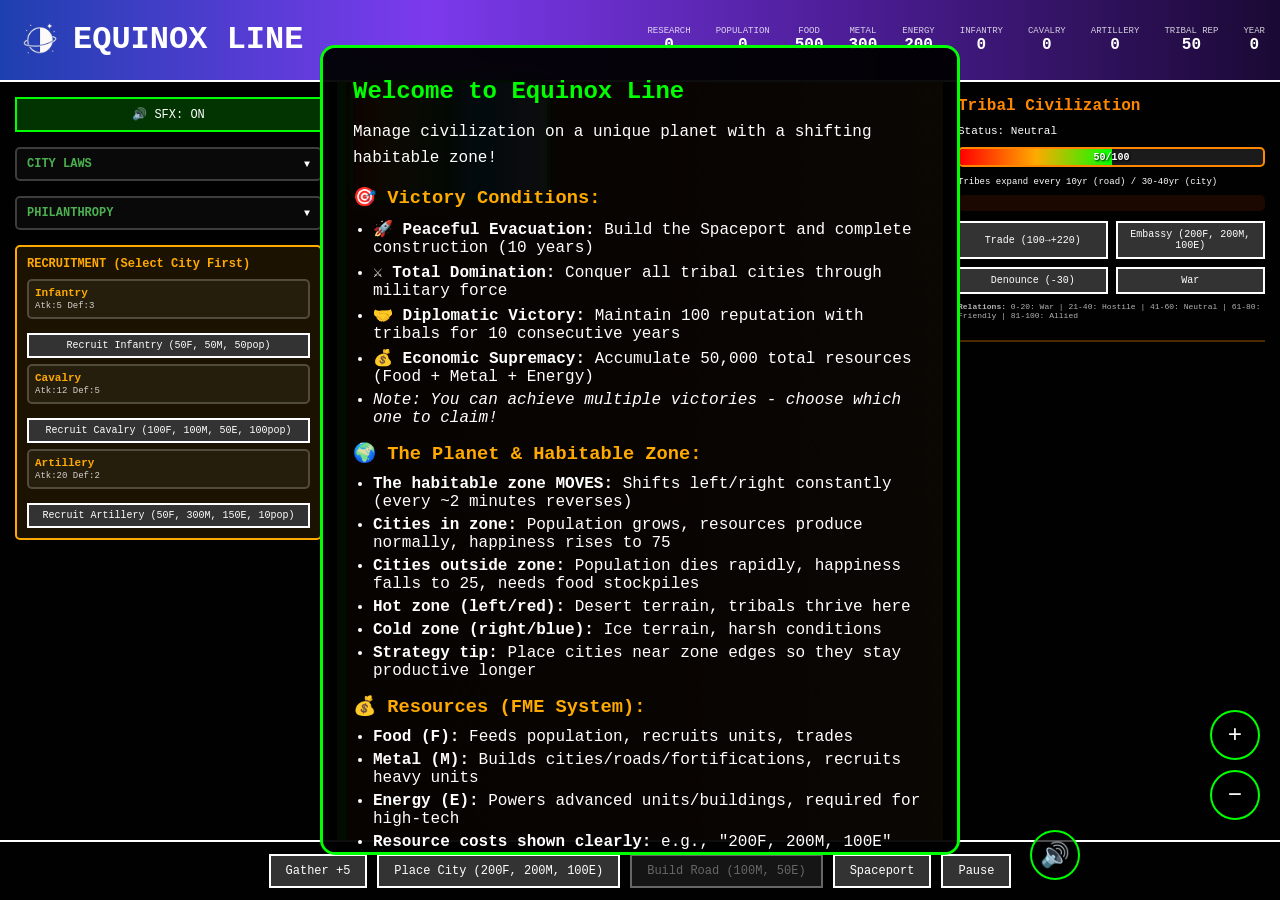
==== commit adfd3503: "Update (V1.1.3)" ====
--- a/index.html
+++ b/index.html
@@ -3,12 +3,10 @@
 <head>
     <meta charset="UTF-8">
     <meta content="width=device-width, initial-scale=1.0" name="viewport">
-    <title>Equinox Line - V1.1</title>
+    <title>Equinox Line - V1.1.3</title>
+    <link rel="icon" type="image/png" href="images/icon.png">
     <link href="style.css" rel="stylesheet"/>
 </head>
-<audio id="bg-music" loop>
-    <source src="https://cdn.pixabay.com/audio/2025/05/07/audio_94614bd872.mp3" type="audio/mpeg">
-</audio>
 <audio id="battle-music" loop>
     <source src="https://www.soundhelix.com/examples/mp3/SoundHelix-Song-4.mp3" type="audio/mpeg">
 </audio>
@@ -47,6 +45,7 @@
 <script src="audio.js"></script>
 <script src="win.js"></script>
 <script src="tree.js"></script>
+<script src="wonders.js"></script>
 
 <body>
 <div id="minimap-container">
@@ -61,7 +60,7 @@
 </div>
 <div id="game-container">
     <div id="header">
-        <h1>🌐 EQUINOX LINE</h1>
+        <h1><img src="images/icon.png" alt="Equinox Line" style="width: 50px; height: 50px; vertical-align: middle; margin-right: 8px;">EQUINOX LINE</h1>
         <div id="stats">
             <div class="stat">
                 <div class="stat-label">RESEARCH</div>
@@ -107,6 +106,12 @@
     </div>
 
     <div id="left-panel">
+        <div style="text-align: center; margin-bottom: 15px;">
+            <button id="sfx-toggle-btn" style="width: 100%; padding: 8px; background: rgba(0, 255, 0, 0.2); border: 2px solid #00ff00;">
+                🔊 SFX: ON
+            </button>
+        </div>
+
         <div id="info-panel"></div>
 
         <div class="collapsible-section">
@@ -340,134 +345,308 @@
         <h2>Welcome to Equinox Line</h2>
         <p>Manage civilization on a unique planet with a shifting habitable zone!</p>
 
-        <h3>Resources (FME System):</h3>
-        <ul>
-            <li><strong>Food (F):</strong> Supports population growth and unit recruitment</li>
-            <li><strong>Metal (M):</strong> Used for buildings, roads, and military equipment</li>
-            <li><strong>Energy (E):</strong> Powers advanced technology and infrastructure</li>
-            <li>All costs and production show specific FME amounts (e.g., "100F, 50M, 25E")</li>
-            <li>Cities generate all three resources based on their location and nearby features</li>
-        </ul>
-
-        <h3>Victory Condition:</h3>
-        <ul>
-            <li>Reach 2000 population & 10,000 total resources (F+M+E combined)</li>
-            <li>Build the Spaceport and complete construction</li>
-            <li>Spaceport costs 500 total resources/year during construction</li>
-        </ul>
-
-        <h3>Terrain Features & Resources:</h3>
-        <ul>
-            <li><strong>Sacred Groves:</strong> +15F, +5E - Best food source!</li>
-            <li><strong>Lakes:</strong> +10F, +5E - Excellent for food production</li>
-            <li><strong>Forests:</strong> +5F, +3M - Balanced resource mix</li>
-            <li><strong>Plains:</strong> +4F, +2M, +1 pop/yr - Good for growth</li>
-            <li><strong>Canyons:</strong> +8M, +2E - Best for metal production</li>
-            <li><strong>Ice Fields:</strong> +3M, +2E - Cold zone resources</li>
-            <li><strong>Deserts:</strong> -2 pop/yr - Avoid building near these!</li>
-            <li><strong>Feature Sharing:</strong> Multiple cities near the same feature split its bonuses</li>
-        </ul>
-
-        <h3>Combat System:</h3>
-        <ul>
-            <li><strong>DDR Battles:</strong> Attack tribal cities to trigger rhythm-based combat</li>
-            <li>Press arrow keys when they light up - build combos for damage multipliers (up to +100%)</li>
-            <li>Your troops march from the nearest city (or select multiple cities)</li>
-            <li><strong>Reinforcements:</strong> Tribals send troops from nearby allies to cities under attack</li>
-            <li><strong>Defense:</strong> Station units in your cities to protect against tribal counterattacks</li>
-        </ul>
-
-        <h3>Tribal Diplomacy:</h3>
-        <ul>
-            <li><strong>Reputation Matters:</strong> 0-20: War | 21-40: Hostile | 41-60: Neutral | 61-80: Friendly |
-                81-100: Allied
-            </li>
-            <li><strong>Building too close</strong> (within 10% distance) angers tribes (-10 rep per city)</li>
-            <li><strong>Military buildup</strong> (over 10 of any unit type) alarms them (-10 rep, once per type)</li>
-            <li><strong>TRIBAL INVASION:</strong> If they have 50+ troops, you have 3+ cities nearby, and rep < 50,
-                they'll declare war!
-            </li>
-            <li>Tribals grow population slowly and recruit their own military units</li>
-            <li>They reposition forces to frontline cities when you expand near them</li>
-            <li>Tribes expand: roads every 10 years, cities every 30-40 years</li>
-        </ul>
-
-        <h3>Happiness System:</h3>
-        <ul>
-            <li><strong>In Habitable Zone:</strong> Happiness rises to 75 naturally</li>
-            <li><strong>Outside Zone:</strong> Happiness falls to 25 naturally</li>
-            <li><strong>Laws & Battles:</strong> Can push happiness below 25 or above 75</li>
-            <li><strong>At 0 Happiness:</strong> City rebels and stops producing!</li>
-            <li><strong>War Declaration:</strong> All cities lose 25 happiness immediately</li>
-            <li><strong>Military Oppression:</strong> Over 4 units in a city decreases happiness</li>
-            <li>Use Philanthropy to boost happiness across all cities</li>
-        </ul>
-
-        <h3>City Management:</h3>
-        <ul>
-            <li><strong>Placement:</strong> Cities cost 200F, 200M, 100E and must be at least 5% apart</li>
-            <li><strong>Fortification:</strong> Upgrade cities (Lvl 1: 100F, 150M, 50E | Lvl 2: 200F, 300M, 100E) to
-                reduce population loss and improve defense
-            </li>
-            <li><strong>Migration:</strong> Move 50 population from endangered cities to safe ones (30F, 10M, 5E)</li>
-            <li><strong>Roads:</strong> Connect cities for +20% resource bonus (100M, 50E per road)</li>
-            <li><strong>Features:</strong> Cities gain bonuses from ALL nearby terrain features - place strategically!
-            </li>
-            <li><strong>Conquered Cities:</strong> Start in rebellion for 30 seconds, produce 70% resources during this
-                time
-            </li>
-        </ul>
-
-        <h3>City Specializations:</h3>
-        <ul>
-            <li><strong>Military Fortress (500 total):</strong> 25% cheaper units, -20% resources, -10% growth</li>
-            <li><strong>Trade Hub (400 total):</strong> +50% resources, but units cost 20% more</li>
-            <li><strong>Research Center (600 total):</strong> +20% resources, +30% population growth</li>
-            <li>Specializations affect resource production ratios (see tooltips for details)</li>
-        </ul>
-
-        <h3>Military Units:</h3>
-        <ul>
-            <li><strong>Infantry:</strong> 5 ATK / 3 DEF - 50F, 50M, 0E, 50 population</li>
-            <li><strong>Cavalry:</strong> 12 ATK / 5 DEF - 100F, 100M, 50E, 100 population</li>
-            <li><strong>Artillery:</strong> 20 ATK / 2 DEF - 50F, 300M, 150E, 10 population</li>
-            <li>Station units in cities for defense - withdraw them when needed</li>
-            <li>Max 8 units per city - over 4 units causes happiness penalties</li>
-        </ul>
-
-        <h3>City Laws:</h3>
-        <ul>
+        <h3>🎯 Victory Conditions:</h3>
+        <ul>
+            <li><strong>🚀 Peaceful Evacuation:</strong> Build the Spaceport and complete construction (10 years)</li>
+            <li><strong>⚔️ Total Domination:</strong> Conquer all tribal cities through military force</li>
+            <li><strong>🤝 Diplomatic Victory:</strong> Maintain 100 reputation with tribals for 10 consecutive years</li>
+            <li><strong>💰 Economic Supremacy:</strong> Accumulate 50,000 total resources (Food + Metal + Energy)</li>
+            <li><em>Note: You can achieve multiple victories - choose which one to claim!</em></li>
+        </ul>
+
+        <h3>🌍 The Planet & Habitable Zone:</h3>
+        <ul>
+            <li><strong>The habitable zone MOVES:</strong> Shifts left/right constantly (every ~2 minutes reverses)</li>
+            <li><strong>Cities in zone:</strong> Population grows, resources produce normally, happiness rises to 75</li>
+            <li><strong>Cities outside zone:</strong> Population dies rapidly, happiness falls to 25, needs food stockpiles</li>
+            <li><strong>Hot zone (left/red):</strong> Desert terrain, tribals thrive here</li>
+            <li><strong>Cold zone (right/blue):</strong> Ice terrain, harsh conditions</li>
+            <li><strong>Strategy tip:</strong> Place cities near zone edges so they stay productive longer</li>
+        </ul>
+
+        <h3>💰 Resources (FME System):</h3>
+        <ul>
+            <li><strong>Food (F):</strong> Feeds population, recruits units, trades</li>
+            <li><strong>Metal (M):</strong> Builds cities/roads/fortifications, recruits heavy units</li>
+            <li><strong>Energy (E):</strong> Powers advanced units/buildings, required for high-tech</li>
+            <li><strong>Resource costs shown clearly:</strong> e.g., "200F, 200M, 100E" means 200 Food, 200 Metal, 100 Energy</li>
+            <li><strong>Distance penalty:</strong> Building cities far from existing ones costs 1.5x-3x resources!</li>
+        </ul>
+
+        <h3>🏙️ City Management:</h3>
+        <ul>
+            <li><strong>Placement:</strong> Costs 200F, 200M, 100E base (more if far from cities). Must be 5% apart</li>
+            <li><strong>Population:</strong> Grows in habitable zone (0.5/tick base), dies outside zone rapidly</li>
+            <li><strong>Max Population:</strong> Starts at 500, increases with Housing tech</li>
+            <li><strong>Happiness (0-100):</strong> Cities at 0 happiness REBEL and stop producing!</li>
+            <li><strong>Rebellion:</strong> Conquered tribal cities rebel for 30 seconds, produce 70% resources</li>
+        </ul>
+
+        <h3>🏗️ City Upgrades:</h3>
+        <ul>
+            <li><strong>Fortification:</strong>
+                <ul>
+                    <li>Level 1: 100F, 150M, 50E - Reduces pop death 50% outside zone</li>
+                    <li>Level 2: 200F, 300M, 100E - Reduces pop death 75% outside zone</li>
+                </ul>
+            </li>
+            <li><strong>Specializations (choose ONE per city):</strong>
+                <ul>
+                    <li>⚔️ Military Fortress (200F, 250M, 50E): Units 25% cheaper, -20% resources, -10% growth</li>
+                    <li>💰 Trade Hub (150F, 200M, 50E): +50% resources, units 20% more expensive</li>
+                    <li>🔬 Research Center (200F, 150M, 250E): +20% resources, +30% growth, generates research</li>
+                </ul>
+            </li>
+            <li><strong>Entertainment Districts (max 3 per city):</strong>
+                <ul>
+                    <li>🎭 Theater (100F, 150M, 50E): +0.5 happiness/year</li>
+                    <li>🏟️ Arena (150F, 200M, 75E): +0.7 happiness/year</li>
+                    <li>🌳 Public Garden (80F, 100M, 30E): +0.4 happiness/year</li>
+                </ul>
+            </li>
+            <li><strong>Governors (choose ONE per city):</strong>
+                <ul>
+                    <li>😊 Benevolent (200F, 100M, 50E): +2 happiness/yr, -10% resources</li>
+                    <li>⚔️ Military (150F, 150M, 75E): +30% defense, -1 happiness/yr</li>
+                    <li>💰 Economist (250F, 200M, 100E): +25% resources, -10% defense</li>
+                    <li>🤝 Diplomat (200F, 150M, 150E): +1.5 happiness/yr, +10% resources</li>
+                </ul>
+            </li>
+            <li><strong>Emergency Relief (200M, 150E):</strong> Prevents happiness from dropping below 15</li>
+        </ul>
+
+        <h3>🍞 Food Stockpile System:</h3>
+        <ul>
+            <li><strong>Each city has food storage (0-100):</strong> Acts as buffer for harsh conditions</li>
+            <li><strong>Auto-feed (toggle on/off):</strong> Automatically uses global food to maintain stockpile</li>
+            <li><strong>Consumption rate:</strong> Shown in city panel, increases with population and outside zone</li>
+            <li><strong>Low stockpile effects:</strong> Below 20 = slower growth, below 10 = happiness penalty</li>
+            <li><strong>Empty stockpile:</strong> Population dies MUCH faster outside zone</li>
+            <li><strong>Manual food aid:</strong> Send +20 or +50 food directly to cities from global reserves</li>
+        </ul>
+
+        <h3>😊 Happiness System (CRITICAL!):</h3>
+        <ul>
+            <li><strong>Base drift:</strong> In zone → rises to 75 | Outside zone → falls to 25</li>
+            <li><strong>Laws modify it:</strong> Harsh Labor = -2/yr, Relaxed Work = +1/yr, etc.</li>
+            <li><strong>Military oppression:</strong> Over 4 units in city = -0.5 happiness/yr per extra unit</li>
+            <li><strong>Entertainment districts:</strong> Add +0.4 to +0.7 happiness/yr each</li>
+            <li><strong>Road networks:</strong> 2+ connections = +3/yr, 3+ = +5/yr, 4+ = +7/yr, 5+ = +10/yr</li>
+            <li><strong>War declaration:</strong> ALL cities lose 25 happiness instantly!</li>
+            <li><strong>At 0 happiness:</strong> City enters REBELLION - stops all production!</li>
+            <li><strong>Emergency relief:</strong> Prevents happiness from going below 15</li>
+        </ul>
+
+        <h3>🛣️ Road Networks:</h3>
+        <ul>
+            <li><strong>Cost:</strong> 100M, 50E base (more for distant cities)</li>
+            <li><strong>Bonus per connection:</strong> 1 = +20% resources | 2 = +35% | 3+ = +50%</li>
+            <li><strong>Network happiness bonus:</strong> Multiple connections add happiness/year (see above)</li>
+            <li><strong>Connected cities:</strong> Can send reinforcements during battles</li>
+            <li><strong>Visual indicator:</strong> Cities with 3+ connections show a pulsing green beacon</li>
+        </ul>
+
+        <h3>🌲 Terrain Features (VERY IMPORTANT!):</h3>
+        <p><strong>Cities get bonuses from ALL features within range (12% radius):</strong></p>
+        <ul>
+            <li><strong>🌳 Sacred Groves:</strong> +15F, +5E - Best food source!</li>
+            <li><strong>💧 Lakes:</strong> +10F, +5E - Excellent for food</li>
+            <li><strong>🌲 Forests:</strong> +5F, +3M - Balanced mix</li>
+            <li><strong>🌾 Plains:</strong> +4F, +2M, +1 pop/yr - Good for growth</li>
+            <li><strong>🌸 Meadows:</strong> +8F, +1M, +1E, +2 pop/yr - Great all-around</li>
+            <li><strong>🍎 Orchards:</strong> +10F, +2E, +1 pop/yr - Food focus</li>
+            <li><strong>🏔️ Canyons:</strong> +8M, +2E - Best metal source</li>
+            <li><strong>⛏️ Mines:</strong> +10M, +3E, -1 pop/yr - Metal rich but harsh</li>
+            <li><strong>🪨 Quarries:</strong> +12M, -1 pop/yr - Maximum metal output</li>
+            <li><strong>❄️ Ice Fields:</strong> +3M, +2E - Cold zone resources</li>
+            <li><strong>🏔️ Glaciers:</strong> +5F, +8E, -2 pop/yr - Energy in cold</li>
+            <li><strong>🌨️ Tundra:</strong> +3F, +4M, +3E, -1 pop/yr - Balanced cold</li>
+            <li><strong>💎 Crystal Caves:</strong> +5M, +12E - Best energy source!</li>
+            <li><strong>🔥 Geothermal Vents:</strong> +5M, +15E - Maximum energy</li>
+            <li><strong>🌋 Volcanoes:</strong> +15M, +10E, -3 pop/yr - High output, risky</li>
+            <li><strong>🏝️ Oasis:</strong> +12F, +3E, +2 pop/yr - Desert paradise</li>
+            <li><strong>🏛️ Ancient Ruins:</strong> +3F, +8M, +8E - Balanced bonus</li>
+            <li><strong>🏜️ Deserts:</strong> -2 pop/yr - Avoid these!</li>
+            <li><strong>⚠️ FEATURE SHARING:</strong> Multiple cities near same feature SPLIT the bonuses!</li>
+        </ul>
+
+        <h3>🔬 Research Tree:</h3>
+        <ul>
+            <li><strong>Research Points:</strong> Gained slowly over time, faster with Research Centers</li>
+            <li><strong>Tech categories:</strong> Military (attack/defense), Agriculture (food/growth), Industry (metal/energy), Infrastructure (buildings/cities)</li>
+            <li><strong>Key techs to prioritize:</strong>
+                <ul>
+                    <li>Basic Farming → Irrigation → Crop Rotation (food production)</li>
+                    <li>Basic Mining → Deep Mining (metal production)</li>
+                    <li>Basic Housing → Apartments (max population)</li>
+                    <li>Settlement Planning → Urban Planning (cheaper cities)</li>
+                </ul>
+            </li>
+            <li><strong>Tech tree button:</strong> Click "Research" to open full tech tree interface</li>
+        </ul>
+
+        <h3>⚔️ Military System:</h3>
+        <ul>
+            <li><strong>Unit Types:</strong>
+                <ul>
+                    <li>Infantry (5 ATK/3 DEF): 50F, 50M, 0E, 50 pop - Basic troops</li>
+                    <li>Cavalry (12 ATK/5 DEF): 100F, 100M, 50E, 100 pop - Fast attackers</li>
+                    <li>Artillery (20 ATK/2 DEF): 50F, 300M, 150E, 10 pop - Glass cannons</li>
+                </ul>
+            </li>
+            <li><strong>Recruiting:</strong> Select city first, then recruit (max 8 units per city)</li>
+            <li><strong>Stationing:</strong> Units stay in cities for defense or can attack tribals</li>
+            <li><strong>Transfer units:</strong> Move units between cities via "Transfer Units" button</li>
+            <li><strong>Tribal alarm:</strong> Building 11+ of any unit type costs -10 tribal reputation</li>
+        </ul>
+
+        <h3>🎯 Combat System (DDR Battles):</h3>
+        <ul>
+            <li><strong>Battle Planning Screen:</strong>
+                <ul>
+                    <li>Shows power ratio, distance penalty, morale modifier</li>
+                    <li>Choose formation: Offensive (+20% ATK/-10% DEF), Balanced, Defensive (-10% ATK/+20% DEF)</li>
+                    <li>Set retreat threshold: 0%, 25%, 50%, 75% casualties</li>
+                    <li>Scout enemy (50 res) to reveal exact forces</li>
+                    <li>Select Commander Perks (unlock by winning battles)</li>
+                </ul>
+            </li>
+            <li><strong>DDR Minigame:</strong> Press arrow keys when highlighted (15 seconds)</li>
+            <li><strong>Combo system:</strong> Each hit = +10% damage (max +100%!)</li>
+            <li><strong>Reinforcements:</strong> Call during battle if connected to supply lines (300 res)</li>
+            <li><strong>Weather effects:</strong> Fog (late arrows), Sandstorm (vanishing arrows), Frost (slower)</li>
+            <li><strong>Battle phases:</strong> Artillery → Cavalry → Infantry (affects difficulty)</li>
+            <li><strong>Casualties:</strong> Both sides lose units based on damage dealt</li>
+            <li><strong>Retreat:</strong> If threshold reached, save 50% of units that would die</li>
+        </ul>
+
+        <h3>👥 Tribal Diplomacy (COMPLEX!):</h3>
+        <ul>
+            <li><strong>Reputation scale (0-100):</strong>
+                <ul>
+                    <li>0-20: WAR - Tribes attack your cities!</li>
+                    <li>21-40: Hostile - Unfriendly, won't trade</li>
+                    <li>41-60: Neutral - Trade available</li>
+                    <li>61-80: Friendly - Better trade deals</li>
+                    <li>81-100: Allied - Can achieve Diplomatic Victory</li>
+                </ul>
+            </li>
+            <li><strong>Actions & Effects:</strong>
+                <ul>
+                    <li>Trade (80F → 80M): +10 rep, 10-year cooldown</li>
+                    <li>Embassy (200F, 200M, 100E): +20 rep, one-time</li>
+                    <li>Denounce: -30 rep</li>
+                    <li>Declare War: Set rep to 0, all cities lose 25 happiness</li>
+                    <li>Building too close (within 10%): -10 rep per city</li>
+                    <li>Military buildup (11+ units): -10 rep per unit type</li>
+                </ul>
+            </li>
+            <li><strong>⚠️ TRIBAL INVASION TRIGGER:</strong>
+                <ul>
+                    <li>If tribals have 50+ total troops AND</li>
+                    <li>Your rep < 50 AND</li>
+                    <li>You have 3+ cities near tribal territory (within 30%) AND</li>
+                    <li>No peace treaty active...</li>
+                    <li>→ They declare WAR and launch coordinated attacks!</li>
+                </ul>
+            </li>
+            <li><strong>Peace Negotiations:</strong>
+                <ul>
+                    <li>Costs 1000 resources to initiate during war</li>
+                    <li>Tribals make 3 demands over 3 years (accept or reject each)</li>
+                    <li>Demands: Surrender city, disband 30% military, pay 500 tribute, lose happiness</li>
+                    <li>Meeting 0 demands = massive attack! 1 = hostile, 2 = neutral, 3 = friendly</li>
+                    <li>Peace treaty = 7-year protection from war</li>
+                </ul>
+            </li>
+        </ul>
+
+        <h3>🏛️ Tribal Behavior:</h3>
+        <ul>
+            <li><strong>Expansion:</strong> Build roads every 10 years, new cities every 30-40 years</li>
+            <li><strong>Population:</strong> Grows slowly (+0.2/tick)</li>
+            <li><strong>Military recruitment:</strong>
+                <ul>
+                    <li>Peacetime: 0.3% chance/tick (max 3 recruits/year)</li>
+                    <li>Wartime: 0.9% chance/tick (max 12 recruits/year)</li>
+                </ul>
+            </li>
+            <li><strong>Force positioning:</strong> Moves units to frontline cities near your borders</li>
+            <li><strong>Reinforcements:</strong> Nearby tribal cities (within 25%) send troops to defend attacked cities</li>
+            <li><strong>Counterattacks:</strong> During war, randomly attack your weakest cities</li>
+            <li><strong>Max capacity:</strong> 8 units per tribal city (like your cities)</li>
+        </ul>
+
+        <h3>⚖️ City Laws (Global Effect):</h3>
+        <ul>
+            <li><strong>No Special Laws:</strong> Baseline (0% resources, 0 happiness)</li>
             <li><strong>Relaxed Work:</strong> -20% resources, +1 happiness/yr</li>
-            <li><strong>Efficiency:</strong> +30% resources, -0.5 happiness/yr</li>
-            <li><strong>Production+:</strong> +50% resources, -1 happiness/yr</li>
-            <li><strong>Harsh Labor:</strong> +100% resources, -2 happiness/yr</li>
-        </ul>
-
-        <h3>Controls:</h3>
-        <ul>
-            <li><strong>ESC:</strong> Cancel city/road placement or close panels</li>
-            <li><strong>Arrow Keys:</strong> Use during DDR battles</li>
-            <li><strong>Click:</strong> Select cities, tribals, or place buildings</li>
-            <li><strong>Scroll:</strong> Scroll side panels to see all options</li>
-            <li><strong>🔊 Button:</strong> Toggle music on/off (bottom right)</li>
-        </ul>
-
-        <h3>Pro Tips:</h3>
-        <ul>
-            <li>Build cities near Sacred Groves for maximum food production</li>
-            <li>Place cities near canyons when you need metal for military/infrastructure</li>
-            <li>Balance your resource income - don't neglect energy for advanced tech!</li>
-            <li>Roads are crucial - connected cities produce significantly more resources</li>
-            <li>Monitor tribal reputation carefully - losing it can trigger a devastating invasion</li>
-            <li>Station defense forces in vulnerable cities near tribal territory</li>
-            <li>Balance laws carefully - harsh labor gives resources but risks rebellion</li>
-            <li>Feature sharing divides bonuses - spread cities out for maximum efficiency</li>
-            <li>Specialize cities based on nearby terrain (Military near canyons, Trade near groves)</li>
-        </ul>
-
-        <button onclick="startGame()" style="width: 100%; margin-top: 20px; padding: 12px; font-size: 14px;">Start
-            Game
-        </button>
+            <li><strong>Efficiency Standards:</strong> +30% resources, -0.5 happiness/yr</li>
+            <li><strong>Increased Production:</strong> +50% resources, -1 happiness/yr</li>
+            <li><strong>Harsh Labor Laws:</strong> +100% resources, -2 happiness/yr - Risky but powerful!</li>
+        </ul>
+
+        <h3>🎁 Philanthropy:</h3>
+        <ul>
+            <li><strong>Small Aid (30F, 15M, 5E):</strong> +5 happiness to ALL cities</li>
+            <li><strong>Medium Aid (90F, 45M, 15E):</strong> +15 happiness to ALL cities</li>
+            <li><strong>Large Aid (240F, 120M, 40E):</strong> +35 happiness to ALL cities</li>
+            <li><strong>Use this to prevent rebellions or boost morale before war!</strong></li>
+        </ul>
+
+        <h3>🚀 Spaceport Victory Path:</h3>
+        <ul>
+            <li><strong>Requirements to start:</strong> 5000 population AND 4000F + 4000M + 4000E</li>
+            <li><strong>Construction time:</strong> 10 years (real-time: ~16 minutes)</li>
+            <li><strong>⚠️ Population must stay above 3500 during construction or project FAILS!</strong></li>
+            <li><strong>Resources spent upfront:</strong> 4000F, 4000M, 4000E consumed when starting</li>
+            <li><strong>Track progress:</strong> Click "Spaceport" button to see % completion</li>
+        </ul>
+
+        <h3>🎮 Controls & UI:</h3>
+        <ul>
+            <li><strong>ESC:</strong> Cancel placement/close panels</li>
+            <li><strong>Arrow Keys:</strong> DDR combat inputs</li>
+            <li><strong>Click city:</strong> View info, recruit units, upgrade</li>
+            <li><strong>Click tribal:</strong> View info, attack if at war</li>
+            <li><strong>Drag map:</strong> Pan around the planet</li>
+            <li><strong>Mouse wheel:</strong> Zoom in/out</li>
+            <li><strong>+/- buttons:</strong> Zoom controls (bottom right)</li>
+            <li><strong>Minimap:</strong> Click to jump to location (top left)</li>
+            <li><strong>🔊 Button:</strong> Toggle music (bottom right)</li>
+            <li><strong>Victory button:</strong> Check progress toward all victory conditions</li>
+            <li><strong>Research button:</strong> Open tech tree</li>
+        </ul>
+
+        <h3>💡 Pro Strategy Tips:</h3>
+        <ul>
+            <li><strong>Early game:</strong> Build near Sacred Groves/Lakes for food, focus on population growth</li>
+            <li><strong>Mid game:</strong> Connect cities with roads ASAP, specialize cities based on nearby features</li>
+            <li><strong>Late game:</strong> Balance 3 resources for Spaceport, or build military for domination</li>
+            <li><strong>Zone strategy:</strong> Build cities at 45-55% to maximize time in habitable zone</li>
+            <li><strong>Food stockpiles:</strong> Keep cities near zone edges at 80-100 food for safety</li>
+            <li><strong>Tribal management:</strong> Stay friendly (60+ rep) until you're ready for war</li>
+            <li><strong>Military timing:</strong> Don't build 11+ units until ready to fight!</li>
+            <li><strong>Happiness crisis:</strong> Use Philanthropy + Relaxed Work law to prevent rebellions</li>
+            <li><strong>Feature sharing:</strong> Spread cities out - don't cluster around same features</li>
+            <li><strong>Defense:</strong> Station 2-4 units in vulnerable cities (more causes unhappiness)</li>
+            <li><strong>Commander XP:</strong> Win battles to unlock powerful combat perks</li>
+            <li><strong>Multiple victories:</strong> You can complete all 4 - choose your favorite to claim!</li>
+        </ul>
+
+        <h3>⚠️ Common Mistakes to Avoid:</h3>
+        <ul>
+            <li>Building all cities in one zone (zone will shift away!)</li>
+            <li>Ignoring happiness (leads to rebellions)</li>
+            <li>Building too close to tribals early (angers them)</li>
+            <li>Not connecting cities with roads (miss huge bonuses)</li>
+            <li>Letting food stockpiles hit zero outside habitable zone</li>
+            <li>Over-garrisoning cities (causes happiness penalties)</li>
+            <li>Starting Spaceport construction without stable 3500+ population</li>
+            <li>Declaring war without adequate military preparation</li>
+        </ul>
+
+        <button onclick="startGame()" style="width: 100%; margin-top: 20px; padding: 12px; font-size: 14px;">Start Game</button>
     </div>
 
 
--- a/style.css
+++ b/style.css
@@ -35,49 +35,52 @@
     position: absolute;
     cursor: grab;
     background:
-        radial-gradient(ellipse 3px 3px at 15% 25%, rgba(139, 69, 19, 0.3) 0%, transparent 50%),
-        radial-gradient(ellipse 4px 4px at 8% 60%, rgba(139, 69, 19, 0.3) 0%, transparent 50%),
-        radial-gradient(ellipse 3px 3px at 12% 80%, rgba(139, 69, 19, 0.3) 0%, transparent 50%),
-        radial-gradient(ellipse 2px 2px at 18% 45%, rgba(139, 69, 19, 0.3) 0%, transparent 50%),
-        radial-gradient(ellipse 100px 50px at 65% 35%, rgba(180, 200, 220, 0.4) 0%, transparent 60%),
-        radial-gradient(ellipse 80px 40px at 72% 65%, rgba(180, 200, 220, 0.4) 0%, transparent 60%),
-        radial-gradient(ellipse 90px 45px at 78% 50%, rgba(180, 200, 220, 0.4) 0%, transparent 60%),
-        radial-gradient(ellipse 120px 60px at 85% 25%, rgba(200, 220, 240, 0.5) 0%, transparent 60%),
-        radial-gradient(ellipse 70px 35px at 92% 70%, rgba(200, 220, 240, 0.5) 0%, transparent 60%),
-        repeating-linear-gradient(90deg, transparent 0%, transparent 48%, rgba(0, 0, 0, 0.02) 49%, rgba(0, 0, 0, 0.02) 51%, transparent 52%, transparent 100%),
-        repeating-linear-gradient(0deg, transparent 0%, transparent 48%, rgba(0, 0, 0, 0.02) 49%, rgba(0, 0, 0, 0.02) 51%, transparent 52%, transparent 100%),
+        radial-gradient(ellipse 80px 120px at 8% 25%, #654321 0%, transparent 70%),
+        radial-gradient(ellipse 60px 90px at 12% 50%, #8B4513 0%, transparent 65%),
+        radial-gradient(ellipse 100px 140px at 15% 75%, #A0522D 0%, transparent 75%),
+        radial-gradient(ellipse 70px 100px at 20% 35%, #CD853F 0%, transparent 60%),
+        radial-gradient(ellipse 90px 130px at 6% 60%, #D2691E 0%, transparent 70%),
+        radial-gradient(ellipse 200px 150px at 35% 30%, #228B22 0%, rgba(34, 139, 34, 0.4) 40%, transparent 80%),
+        radial-gradient(ellipse 180px 140px at 40% 55%, #2E8B57 0%, rgba(46, 139, 87, 0.5) 35%, transparent 75%),
+        radial-gradient(ellipse 220px 160px at 45% 75%, #3CB371 0%, rgba(60, 179, 113, 0.4) 45%, transparent 85%),
+        radial-gradient(ellipse 150px 120px at 50% 40%, #66CDAA 0%, rgba(102, 205, 170, 0.3) 30%, transparent 70%),
+        radial-gradient(ellipse 190px 145px at 38% 65%, #8FBC8F 0%, rgba(143, 188, 143, 0.4) 40%, transparent 80%),
+        radial-gradient(ellipse 170px 130px at 52% 25%, #90EE90 0%, rgba(144, 238, 144, 0.3) 35%, transparent 75%),
+        radial-gradient(ellipse 250px 180px at 60% 50%, #4682B4 0%, rgba(70, 130, 180, 0.6) 50%, transparent 90%),
+        radial-gradient(ellipse 200px 150px at 65% 35%, #5F9EA0 0%, rgba(95, 158, 160, 0.5) 45%, transparent 85%),
+        radial-gradient(ellipse 230px 170px at 70% 65%, #6495ED 0%, rgba(100, 149, 237, 0.5) 40%, transparent 80%),
+        radial-gradient(ellipse 180px 140px at 75% 45%, #87CEEB 0%, rgba(135, 206, 235, 0.4) 35%, transparent 75%),
+        radial-gradient(ellipse 150px 110px at 82% 28%, #B0E0E6 0%, rgba(176, 224, 230, 0.6) 40%, transparent 80%),
+        radial-gradient(ellipse 130px 100px at 88% 55%, #ADD8E6 0%, rgba(173, 216, 230, 0.5) 35%, transparent 75%),
+        radial-gradient(ellipse 160px 120px at 85% 72%, #E0FFFF 0%, rgba(224, 255, 255, 0.6) 45%, transparent 85%),
+        radial-gradient(ellipse 140px 105px at 92% 40%, #F0F8FF 0%, rgba(240, 248, 255, 0.7) 40%, transparent 80%),
         linear-gradient(to right,
-            #d84315 0%,
-            #e64a19 5%,
-            #ff6f00 10%,
-            #ffa726 15%,
-            #c5a880 25%,
-            #8bc34a 35%,
-            #66bb6a 45%,
-            #43a047 50%,
-            #4fc3f7 60%,
-            #29b6f6 70%,
-            #b3d9ff 80%,
-            #e1f5fe 85%,
-            #f0f4f8 90%,
-            #e8eef2 100%
+            #8B4513 0%,
+            #A0522D 5%,
+            #CD853F 10%,
+            #D2691E 15%,
+            #DEB887 20%,
+            #C19A6B 27%,
+            #9ACD32 33%,
+            #8FBC8F 40%,
+            #3CB371 47%,
+            #2E8B57 52%,
+            #20B2AA 60%,
+            #4682B4 67%,
+            #5F9EA0 74%,
+            #B0C4DE 80%,
+            #ADD8E6 87%,
+            #E0FFFF 94%,
+            #F0F8FF 100%
         );
     background-size:
-        100% 100%,
-        100% 100%,
-        100% 100%,
-        100% 100%,
-        100% 100%,
-        100% 100%,
-        100% 100%,
-        100% 100%,
-        100% 100%,
-        4px 4px,
-        4px 4px,
-        100% 100%;
+        100% 100%, 100% 100%, 100% 100%, 100% 100%, 100% 100%,
+        100% 100%, 100% 100%, 100% 100%, 100% 100%, 100% 100%,
+        100% 100%, 100% 100%, 100% 100%, 100% 100%, 100% 100%,
+        100% 100%, 100% 100%, 100% 100%, 100% 100%, 100% 100%;
     transform-origin: top left;
     transition: transform 0.1s ease-out;
-	will-change: transform;
+    will-change: transform;
 }
 
 #planet-view::before {
@@ -88,17 +91,35 @@
     width: 100%;
     height: 100%;
     background:
-        radial-gradient(circle at 20% 30%, rgba(255, 100, 0, 0.15) 0%, transparent 5%),
-        radial-gradient(circle at 25% 70%, rgba(255, 120, 0, 0.15) 0%, transparent 4%),
-        radial-gradient(circle at 15% 50%, rgba(255, 90, 0, 0.15) 0%, transparent 6%),
-        radial-gradient(circle at 10% 80%, rgba(255, 110, 0, 0.15) 0%, transparent 5%),
-        radial-gradient(ellipse 200px 100px at 40% 40%, rgba(100, 180, 100, 0.2) 0%, transparent 50%),
-        radial-gradient(ellipse 180px 90px at 45% 70%, rgba(120, 200, 120, 0.2) 0%, transparent 50%),
-        radial-gradient(ellipse 150px 80px at 50% 55%, rgba(110, 190, 110, 0.2) 0%, transparent 50%),
-        radial-gradient(circle at 75% 45%, rgba(200, 220, 255, 0.2) 0%, transparent 8%),
-        radial-gradient(circle at 80% 65%, rgba(210, 230, 255, 0.2) 0%, transparent 7%),
-        radial-gradient(circle at 85% 30%, rgba(220, 235, 255, 0.2) 0%, transparent 9%),
-        radial-gradient(circle at 90% 75%, rgba(230, 240, 255, 0.2) 0%, transparent 8%);
+        radial-gradient(circle 2px at 10% 15%, #654321 0%, transparent 100%),
+        radial-gradient(circle 3px at 12% 22%, #8B4513 0%, transparent 100%),
+        radial-gradient(circle 2.5px at 8% 30%, #654321 0%, transparent 100%),
+        radial-gradient(circle 2px at 15% 38%, #8B4513 0%, transparent 100%),
+        radial-gradient(circle 3px at 18% 48%, #654321 0%, transparent 100%),
+        radial-gradient(circle 2px at 11% 55%, #8B4513 0%, transparent 100%),
+        radial-gradient(circle 2.5px at 14% 65%, #654321 0%, transparent 100%),
+        radial-gradient(circle 2px at 9% 72%, #8B4513 0%, transparent 100%),
+        radial-gradient(circle 3px at 16% 82%, #654321 0%, transparent 100%),
+        radial-gradient(ellipse 30px 8px at 38% 35%, rgba(34, 139, 34, 0.4) 0%, transparent 60%),
+        radial-gradient(ellipse 25px 7px at 42% 42%, rgba(46, 139, 87, 0.4) 0%, transparent 60%),
+        radial-gradient(ellipse 35px 9px at 36% 50%, rgba(60, 179, 113, 0.4) 0%, transparent 60%),
+        radial-gradient(ellipse 28px 7px at 45% 55%, rgba(34, 139, 34, 0.4) 0%, transparent 60%),
+        radial-gradient(ellipse 32px 8px at 40% 63%, rgba(46, 139, 87, 0.4) 0%, transparent 60%),
+        radial-gradient(ellipse 26px 7px at 48% 70%, rgba(60, 179, 113, 0.4) 0%, transparent 60%),
+        radial-gradient(ellipse 30px 8px at 52% 38%, rgba(34, 139, 34, 0.4) 0%, transparent 60%),
+        radial-gradient(ellipse 24px 6px at 50% 48%, rgba(46, 139, 87, 0.4) 0%, transparent 60%),
+        radial-gradient(ellipse 300px 4px at 42% 45%, rgba(70, 130, 180, 0.5) 0%, transparent 100%),
+        radial-gradient(ellipse 250px 3px at 45% 52%, rgba(100, 149, 237, 0.5) 0%, transparent 100%),
+        radial-gradient(ellipse 280px 4px at 48% 60%, rgba(70, 130, 180, 0.5) 0%, transparent 100%),
+        radial-gradient(ellipse 200px 3px at 52% 38%, rgba(100, 149, 237, 0.5) 0%, transparent 100%),
+        radial-gradient(ellipse 220px 3px at 40% 68%, rgba(70, 130, 180, 0.5) 0%, transparent 100%),
+        radial-gradient(circle 2px at 78% 25%, #E0FFFF 0%, transparent 100%),
+        radial-gradient(circle 2.5px at 82% 32%, #F0F8FF 0%, transparent 100%),
+        radial-gradient(circle 2px at 85% 40%, #E0FFFF 0%, transparent 100%),
+        radial-gradient(circle 3px at 80% 48%, #F0F8FF 0%, transparent 100%),
+        radial-gradient(circle 2px at 88% 55%, #E0FFFF 0%, transparent 100%),
+        radial-gradient(circle 2.5px at 83% 63%, #F0F8FF 0%, transparent 100%),
+        radial-gradient(circle 2px at 90% 70%, #E0FFFF 0%, transparent 100%);
     pointer-events: none;
     z-index: 1;
 }
@@ -111,10 +132,33 @@
     width: 100%;
     height: 100%;
     background:
-        repeating-linear-gradient(45deg, transparent 0px, transparent 2px, rgba(0, 0, 0, 0.01) 2px, rgba(0, 0, 0, 0.01) 4px),
-        repeating-linear-gradient(-45deg, transparent 0px, transparent 2px, rgba(0, 0, 0, 0.01) 2px, rgba(0, 0, 0, 0.01) 4px);
+        repeating-linear-gradient(120deg,
+            transparent 0px,
+            transparent 8px,
+            rgba(0, 0, 0, 0.02) 8px,
+            rgba(0, 0, 0, 0.02) 10px
+        ),
+        repeating-linear-gradient(60deg,
+            transparent 0px,
+            transparent 8px,
+            rgba(0, 0, 0, 0.02) 8px,
+            rgba(0, 0, 0, 0.02) 10px
+        ),
+        radial-gradient(ellipse at 20% 30%, rgba(139, 69, 19, 0.08) 0%, transparent 30%),
+        radial-gradient(ellipse at 45% 50%, rgba(34, 139, 34, 0.1) 0%, transparent 35%),
+        radial-gradient(ellipse at 70% 45%, rgba(70, 130, 180, 0.08) 0%, transparent 30%),
+        radial-gradient(circle at 15% 60%, rgba(0, 0, 0, 0.03) 0%, transparent 15%),
+        radial-gradient(circle at 50% 70%, rgba(0, 0, 0, 0.03) 0%, transparent 20%),
+        radial-gradient(circle at 85% 55%, rgba(0, 0, 0, 0.03) 0%, transparent 15%),
+        repeating-radial-gradient(circle at 35% 45%,
+            transparent 0px,
+            transparent 40px,
+            rgba(255, 255, 255, 0.02) 40px,
+            rgba(255, 255, 255, 0.02) 45px
+        );
     pointer-events: none;
     z-index: 1;
+    mix-blend-mode: multiply;
 }
 
 #planet-view:active {
@@ -480,6 +524,51 @@
     pointer-events: none; transition: left 2s linear; z-index: 15;
 }
 
+.city-center-marker {
+    position: absolute;
+    left: 50%;
+    top: 50%;
+    transform: translate(-50%, -50%);
+    width: 4px;
+    height: 4px;
+    background: rgba(255, 255, 255, 0.3);
+    border-radius: 50%;
+    pointer-events: none;
+    z-index: 1;
+}
+
+.city-label {
+    position: absolute;
+    top: -30px;
+    left: 50%;
+    transform: translateX(-50%);
+    font-size: 10px;
+    white-space: nowrap;
+    background: rgba(0, 0, 0, 0.8);
+    padding: 3px 8px;
+    border-radius: 3px;
+    color: #fff;
+    opacity: 0;
+    transition: opacity 0.3s;
+    pointer-events: none;
+    z-index: 100;
+    border: 1px solid rgba(255, 255, 255, 0.3);
+}
+
+
+.city:hover .city-label {
+    opacity: 1;
+}
+
+.city {
+    position: absolute;
+    width: 80px;
+    height: 80px;
+    cursor: pointer;
+    transition: all 0.3s;
+    z-index: 20;
+}
+
 .city-radius {
     position: absolute; border: 2px dashed rgba(255, 255, 255, 0.5); border-radius: 50%;
     pointer-events: none; background: radial-gradient(circle, rgba(0, 255, 0, 0.1), transparent 70%);
@@ -499,13 +588,148 @@
 .placement-preview.invalid .placement-preview-icon { background: #ff4400; }
 
 .road {
-    position: absolute; height: 4px; background: linear-gradient(to right, #666, #999, #666);
-    transform-origin: left center; pointer-events: none; z-index: 5; box-shadow: 0 0 5px rgba(0, 0, 0, 0.5);
-}
-.road::before {
-    content: ''; position: absolute; top: 50%; left: 0; right: 0; height: 1px;
-    background: repeating-linear-gradient(to right, #fff 0px, #fff 10px, transparent 10px, transparent 20px);
+    position: absolute;
+    height: 4px;
+    transform-origin: left center;
+    pointer-events: none;
+    z-index: 5;
+    box-shadow: 0 0 5px rgba(0, 0, 0, 0.5);
+    transition: all 0.5s ease;
+}
+
+.road-basic {
+    background: repeating-linear-gradient(
+        90deg,
+        rgba(139, 90, 43, 0.8) 0px,
+        rgba(139, 90, 43, 0.8) 3px,
+        transparent 3px,
+        transparent 8px,
+        rgba(101, 67, 33, 0.8) 8px,
+        rgba(101, 67, 33, 0.8) 11px,
+        transparent 11px,
+        transparent 15px
+    );
+    height: 3px;
+}
+
+.road-basic::before {
+    content: '';
+    position: absolute;
+    width: 8px;
+    height: 8px;
+    background: rgba(120, 80, 50, 0.7);
+    border-radius: 50%;
+    left: 5%;
+    top: -2px;
+    animation: stoneFloat 10s infinite;
+}
+
+.road-basic::after {
+    content: '';
+    position: absolute;
+    width: 6px;
+    height: 6px;
+    background: rgba(100, 70, 40, 0.7);
+    border-radius: 50%;
+    left: 25%;
+    top: -1px;
+    animation: stoneFloat 10s infinite 2s;
+}
+
+@keyframes stoneFloat {
+    0%, 100% { transform: translateY(0); }
+    50% { transform: translateY(-2px); }
+}
+
+.road-dirt {
+    background: linear-gradient(to right, #8B7355, #A0826D, #8B7355);
+    height: 4px;
+    box-shadow: 0 0 3px rgba(0, 0, 0, 0.4),
+                inset 0 1px 2px rgba(0, 0, 0, 0.3);
+}
+
+.road-dirt::before {
+    content: '';
+    position: absolute;
+    top: 0;
+    left: 0;
+    right: 0;
+    bottom: 0;
+    background: repeating-linear-gradient(
+        90deg,
+        transparent 0px,
+        transparent 8px,
+        rgba(101, 67, 33, 0.3) 8px,
+        rgba(101, 67, 33, 0.3) 10px
+    );
+}
+
+.road-paved {
+    background: linear-gradient(to right, #666, #999, #666);
+    height: 5px;
+    box-shadow: 0 0 5px rgba(0, 0, 0, 0.5),
+                inset 0 1px 3px rgba(255, 255, 255, 0.2);
+}
+
+.road-paved::before {
+    content: '';
+    position: absolute;
+    top: 50%;
+    left: 0;
+    right: 0;
+    height: 1px;
+    background: repeating-linear-gradient(
+        to right,
+        #fff 0px,
+        #fff 10px,
+        transparent 10px,
+        transparent 20px
+    );
     transform: translateY(-50%);
+}
+
+.road-highway {
+    background: linear-gradient(to right, #2a2a2a, #3a3a3a, #2a2a2a);
+    height: 6px;
+    box-shadow: 0 0 8px rgba(0, 0, 0, 0.7),
+                inset 0 2px 4px rgba(255, 255, 255, 0.1),
+                inset 0 -1px 2px rgba(0, 0, 0, 0.5);
+    border-top: 1px solid #1a1a1a;
+    border-bottom: 1px solid #4a4a4a;
+}
+
+.road-highway::before {
+    content: '';
+    position: absolute;
+    top: 50%;
+    left: 0;
+    right: 0;
+    height: 2px;
+    background: repeating-linear-gradient(
+        to right,
+        #FFD700 0px,
+        #FFD700 15px,
+        transparent 15px,
+        transparent 30px
+    );
+    transform: translateY(-50%);
+    box-shadow: 0 0 5px rgba(255, 215, 0, 0.5);
+}
+
+.road-highway::after {
+    content: '';
+    position: absolute;
+    top: 0;
+    left: 0;
+    right: 0;
+    height: 100%;
+    background: repeating-linear-gradient(
+        90deg,
+        transparent 0px,
+        transparent 48px,
+        rgba(255, 255, 255, 0.05) 48px,
+        rgba(255, 255, 255, 0.05) 52px
+    );
 }
 
 .tribal-road {
@@ -535,129 +759,412 @@
     filter: drop-shadow(0 0 5px #00ff00);
 }
 
-.city {
-    position: absolute; width: 40px; height: 40px; cursor: pointer;
-    transition: all 0.3s; z-index: 20;
-}
-.city:hover .city-buildings { 
-    transform: scale(1.05); 
-    filter: brightness(1.2);
-}
-.city-healthy { filter: hue-rotate(120deg) brightness(1.2); }
-.city-warning { filter: hue-rotate(60deg); }
-.city-danger { filter: hue-rotate(0deg) brightness(1.5); }
-.city-rebel { filter: hue-rotate(300deg) brightness(1.3); animation: rebellionPulse 1s infinite; }
-@keyframes rebellionPulse {
-    0%, 100% { transform: scale(1); }
-    50% { transform: scale(1.1); }
-}
-
-.city-label {
-    position: absolute; top: -20px; left: 50%; transform: translateX(-50%);
-    font-size: 9px; white-space: nowrap; background: rgba(0,0,0,0.7);
-    padding: 2px 5px; border-radius: 3px;
-}
-
-.city-buildings {
-    position: absolute;
-    width: 100%;
+.building-hut {
+    position: absolute;
+    width: 8px;
+    height: 8px;
+    background: linear-gradient(135deg, #8B4513, #654321);
+    border-radius: 50% 50% 0 0;
+    transform: translate(-50%, -50%);
+    box-shadow: 0 1px 2px rgba(0, 0, 0, 0.5);
+}
+
+.building-hut::before {
+    content: '';
+    position: absolute;
+    bottom: -2px;
+    left: 50%;
+    transform: translateX(-50%);
+    width: 6px;
+    height: 3px;
+    background: #3d2817;
+    border-radius: 0 0 2px 2px;
+}
+
+.building-hut::after {
+    content: '';
+    position: absolute;
+    top: -3px;
+    left: 50%;
+    transform: translateX(-50%);
+    width: 0;
+    height: 0;
+    border-left: 5px solid transparent;
+    border-right: 5px solid transparent;
+    border-bottom: 5px solid #654321;
+}
+
+.building-house {
+    position: absolute;
+    width: 6px;
+    height: 8px;
+    background: linear-gradient(180deg, #B8860B, #8B6914);
+    transform: translate(-50%, -50%);
+    box-shadow: 0 2px 3px rgba(0, 0, 0, 0.5),
+                inset 0 1px 0 rgba(255, 255, 255, 0.2);
+    border-radius: 1px;
+}
+
+.building-house::before {
+    content: '';
+    position: absolute;
+    top: -4px;
+    left: 50%;
+    transform: translateX(-50%);
+    width: 0;
+    height: 0;
+    border-left: 4px solid transparent;
+    border-right: 4px solid transparent;
+    border-bottom: 4px solid #8B4513;
+    filter: drop-shadow(0 1px 2px rgba(0, 0, 0, 0.3));
+}
+
+.building-house::after {
+    content: '';
+    position: absolute;
+    top: 2px;
+    left: 1px;
+    width: 2px;
+    height: 2px;
+    background: rgba(255, 215, 0, 0.6);
+    box-shadow:
+        0 3px 0 rgba(255, 215, 0, 0.6),
+        3px 0 0 rgba(255, 215, 0, 0.6),
+        3px 3px 0 rgba(255, 215, 0, 0.6);
+}
+
+.building-skyscraper {
+    position: absolute;
+    width: 4px;
+    background: linear-gradient(180deg, #4A5568, #2D3748);
+    transform: translate(-50%, -50%);
+    box-shadow:
+        0 2px 4px rgba(0, 0, 0, 0.6),
+        inset 0 1px 0 rgba(255, 255, 255, 0.1),
+        inset 1px 0 0 rgba(255, 255, 255, 0.05);
+    border-radius: 1px 1px 0 0;
+}
+
+.skyscraper-windows {
+    position: absolute;
+    top: 1px;
+    left: 0;
+    right: 0;
+    bottom: 0;
+    background: repeating-linear-gradient(
+        180deg,
+        transparent 0px,
+        transparent 1px,
+        rgba(255, 215, 0, 0.4) 1px,
+        rgba(255, 215, 0, 0.4) 2px
+    );
+}
+
+.building-skyscraper::before {
+    content: '';
+    position: absolute;
+    top: -2px;
+    left: 0;
+    right: 0;
+    height: 2px;
+    background: linear-gradient(180deg, #718096, #4A5568);
+    border-radius: 1px 1px 0 0;
+}
+
+.building-skyscraper::after {
+    content: '';
+    position: absolute;
+    top: 0;
+    left: 0;
+    width: 1px;
     height: 100%;
-    pointer-events: none;
-}
-
-.building {
-    position: absolute;
-    background: linear-gradient(to bottom, #888, #555);
-    border: 1px solid #333;
-    box-shadow: 2px 2px 4px rgba(0,0,0,0.5);
-}
-
-.city-military .building {
-    background: linear-gradient(to bottom, #666, #444);
-    border-color: #8B0000;
-}
-
-.city-military .city-icon {
-    background: linear-gradient(135deg, #8B0000, #FF4500);
-    box-shadow: 0 0 15px rgba(139, 0, 0, 0.8);
-}
-
-.city-trade .building {
-    background: linear-gradient(to bottom, #DAA520, #B8860B);
-    border-color: #FFD700;
-}
-
-.city-trade .city-icon {
-    background: linear-gradient(135deg, #FFD700, #FFA500);
-    box-shadow: 0 0 15px rgba(255, 215, 0, 0.8);
-}
-
-.city-research .building {
-    background: linear-gradient(to bottom, #4169E1, #1E90FF);
-    border-color: #00BFFF;
-}
-
-.city-research .city-icon {
-    background: linear-gradient(135deg, #4169E1, #00BFFF);
-    box-shadow: 0 0 15px rgba(65, 105, 225, 0.8);
-}
-
-.city-walls {
-    position: absolute;
-    width: 60px;
-    height: 60px;
+    background: rgba(255, 255, 255, 0.1);
+}
+
+.specialization-military-fort {
+    position: absolute;
     left: 50%;
     top: 50%;
     transform: translate(-50%, -50%);
-    border: 2px solid rgba(100, 100, 100, 0.6);
-    border-radius: 8px;
-    pointer-events: none;
-}
-
-.city-upgraded-1 .city-walls {
-    border: 3px solid rgba(120, 120, 120, 0.8);
-    box-shadow: 0 0 10px rgba(100, 100, 100, 0.5);
-}
-
-.city-upgraded-2 .city-walls {
-    border: 4px solid rgba(150, 150, 150, 1);
-    box-shadow: 0 0 15px rgba(150, 150, 150, 0.8);
-}
-
-.city-tower {
-    position: absolute;
+    width: 25px;
+    height: 25px;
+    z-index: 5;
+}
+
+.fort-wall {
+    position: absolute;
+    bottom: 0;
+    width: 3px;
+    height: 12px;
+    background: linear-gradient(180deg, #696969, #4a4a4a);
+    box-shadow: inset 0 1px 2px rgba(0, 0, 0, 0.5);
+}
+
+.fort-wall-left {
+    left: 2px;
+}
+
+.fort-wall-right {
+    right: 2px;
+}
+
+.fort-wall::before {
+    content: '';
+    position: absolute;
+    top: -2px;
+    left: -1px;
+    right: -1px;
+    height: 3px;
+    background: #5a5a5a;
+    clip-path: polygon(0% 50%, 25% 0%, 50% 50%, 75% 0%, 100% 50%, 100% 100%, 0% 100%);
+}
+
+.fort-tower {
+    position: absolute;
+    left: 50%;
+    transform: translateX(-50%);
+    bottom: 0;
     width: 8px;
+    height: 15px;
+    background: linear-gradient(180deg, #8B4513, #654321);
+    border: 1px solid #4a4a4a;
+    box-shadow: 0 2px 4px rgba(0, 0, 0, 0.6);
+}
+
+.fort-tower::before {
+    content: '';
+    position: absolute;
+    top: -3px;
+    left: -2px;
+    right: -2px;
+    height: 4px;
+    background: #696969;
+    clip-path: polygon(0% 100%, 20% 0%, 40% 100%, 60% 0%, 80% 100%, 100% 0%, 100% 100%);
+}
+
+.fort-flag {
+    position: absolute;
+    top: -8px;
+    left: 50%;
+    transform: translateX(-50%);
+    font-size: 10px;
+    animation: flagWave 2s infinite;
+    filter: drop-shadow(0 1px 2px rgba(0, 0, 0, 0.5));
+}
+
+@keyframes flagWave {
+    0%, 100% { transform: translateX(-50%) rotate(-5deg); }
+    50% { transform: translateX(-50%) rotate(5deg); }
+}
+
+.specialization-trade-bank {
+    position: absolute;
+    left: 50%;
+    top: 50%;
+    transform: translate(-50%, -50%);
+    width: 28px;
+    height: 20px;
+    z-index: 5;
+}
+
+.bank-base {
+    position: absolute;
+    bottom: 0;
+    left: 50%;
+    transform: translateX(-50%);
+    width: 24px;
     height: 12px;
-    background: linear-gradient(to bottom, #666, #444);
-    border: 1px solid #333;
-}
-
-.specialization-icon {
-    position: absolute;
-    top: -30px;
-    right: -15px;
-    font-size: 20px;
-    filter: drop-shadow(0 2px 4px rgba(0,0,0,0.8));
+    background: linear-gradient(180deg, #F4E4C1, #D4AF37);
+    border: 1px solid #B8860B;
+    box-shadow: 0 2px 4px rgba(0, 0, 0, 0.4);
+}
+
+.bank-pillar {
+    position: absolute;
+    bottom: 0;
+    width: 2px;
+    height: 10px;
+    background: linear-gradient(180deg, #FFD700, #DAA520);
+    border-radius: 1px 1px 0 0;
+}
+
+.bank-pillar-1 { left: 6px; }
+.bank-pillar-2 { left: 50%; transform: translateX(-50%); }
+.bank-pillar-3 { right: 6px; }
+
+.bank-roof {
+    position: absolute;
+    top: 0;
+    left: 50%;
+    transform: translateX(-50%);
+    width: 0;
+    height: 0;
+    border-left: 14px solid transparent;
+    border-right: 14px solid transparent;
+    border-top: 8px solid #DAA520;
+    filter: drop-shadow(0 2px 3px rgba(0, 0, 0, 0.4));
+}
+
+.bank-coin {
+    position: absolute;
+    top: -8px;
+    left: 50%;
+    transform: translateX(-50%);
+    font-size: 12px;
+    animation: coinSpin 3s linear infinite;
+    filter: drop-shadow(0 0 5px rgba(255, 215, 0, 0.8));
+}
+
+@keyframes coinSpin {
+    0% { transform: translateX(-50%) rotateY(0deg); }
+    100% { transform: translateX(-50%) rotateY(360deg); }
+}
+
+.specialization-research-library {
+    position: absolute;
+    left: 50%;
+    top: 50%;
+    transform: translate(-50%, -50%);
+    width: 26px;
+    height: 22px;
+    z-index: 5;
+}
+
+.library-dome {
+    position: absolute;
+    top: 0;
+    left: 50%;
+    transform: translateX(-50%);
+    width: 20px;
+    height: 12px;
+    background: radial-gradient(ellipse at 50% 30%, rgba(100, 149, 237, 0.8), rgba(65, 105, 225, 0.6));
+    border-radius: 50% 50% 0 0;
+    border: 1px solid #4169E1;
+    box-shadow:
+        0 0 10px rgba(65, 105, 225, 0.6),
+        inset 0 -3px 6px rgba(0, 0, 0, 0.3);
+}
+
+.library-base {
+    position: absolute;
+    bottom: 0;
+    left: 50%;
+    transform: translateX(-50%);
+    width: 24px;
+    height: 10px;
+    background: linear-gradient(180deg, #87CEEB, #4682B4);
+    border: 1px solid #4169E1;
+    box-shadow: 0 2px 4px rgba(0, 0, 0, 0.4);
+}
+
+.library-beam {
+    position: absolute;
+    top: 12px;
+    left: 50%;
+    transform: translateX(-50%);
+    width: 2px;
+    height: 6px;
+    background: linear-gradient(180deg, rgba(135, 206, 235, 0.8), rgba(100, 149, 237, 0.4));
+    box-shadow: 0 0 8px rgba(100, 149, 237, 0.8);
+    animation: beamPulse 2s infinite;
+}
+
+@keyframes beamPulse {
+    0%, 100% { opacity: 0.6; }
+    50% { opacity: 1; height: 8px; }
+}
+
+.library-icon {
+    position: absolute;
+    top: -10px;
+    left: 50%;
+    transform: translateX(-50%);
+    font-size: 12px;
     animation: iconFloat 3s ease-in-out infinite;
+    filter: drop-shadow(0 0 8px rgba(65, 105, 225, 0.8));
 }
 
 @keyframes iconFloat {
-    0%, 100% { transform: translateY(0px); }
-    50% { transform: translateY(-5px); }
-}
-
-.city-smoke {
-    position: absolute;
-    width: 4px;
-    height: 4px;
-    background: rgba(200, 200, 200, 0.6);
-    border-radius: 50%;
-    animation: smokeRise 3s infinite;
-}
-
-@keyframes smokeRise {
-    0% { transform: translateY(0) scale(1); opacity: 0.6; }
-    100% { transform: translateY(-20px) scale(2); opacity: 0; }
+    0%, 100% { transform: translateX(-50%) translateY(0px); }
+    50% { transform: translateX(-50%) translateY(-3px); }
+}
+
+.entertainment-building {
+    position: absolute;
+    width: 12px;
+    height: 12px;
+    display: flex;
+    align-items: center;
+    justify-content: center;
+    font-size: 10px;
+    transform: translate(-50%, -50%);
+    border-radius: 3px;
+    box-shadow: 0 2px 4px rgba(0, 0, 0, 0.5);
+    animation: entertainmentGlow 3s infinite;
+}
+
+@keyframes entertainmentGlow {
+    0%, 100% { box-shadow: 0 2px 4px rgba(0, 0, 0, 0.5); }
+    50% { box-shadow: 0 0 10px currentColor; }
+}
+
+.entertainment-theater {
+    background: linear-gradient(135deg, #9C27B0, #7B1FA2);
+    border: 1px solid #6A1B9A;
+}
+
+.entertainment-arena {
+    background: linear-gradient(135deg, #FF5722, #E64A19);
+    border: 1px solid #D84315;
+}
+
+.entertainment-garden {
+    background: linear-gradient(135deg, #4CAF50, #388E3C);
+    border: 1px solid #2E7D32;
+}
+
+.emergency-shelter-building {
+    position: absolute;
+    width: 14px;
+    height: 14px;
+    z-index: 6;
+}
+
+.shelter-base {
+    position: absolute;
+    bottom: 0;
+    left: 0;
+    right: 0;
+    height: 10px;
+    background: linear-gradient(135deg, #E8F5E9, #A5D6A7);
+    border: 2px solid #4CAF50;
+    border-radius: 2px;
+    box-shadow: 0 0 8px rgba(76, 175, 80, 0.6);
+}
+
+.shelter-cross {
+    position: absolute;
+    top: 2px;
+    left: 50%;
+    transform: translateX(-50%);
+    font-size: 10px;
+    color: #4CAF50;
+    font-weight: bold;
+    text-shadow: 0 0 4px rgba(76, 175, 80, 0.8);
+}
+
+.shelter-cross::before {
+    content: '✚';
+}
+
+.network-beacon {
+    width: 8px;
+    height: 8px;
+    background: radial-gradient(circle, #00ff00, #00ff88);
+    border-radius: 50%;
+    box-shadow: 0 0 12px rgba(0, 255, 0, 1);
+    animation: networkPulse 2s infinite;
+    z-index: 10;
 }
 
 .city-glow {
@@ -686,12 +1193,23 @@
     background: radial-gradient(circle, rgba(65, 105, 225, 0.6), transparent);
 }
 
-
 .population-bar {
-    position: absolute; bottom: -8px; left: 0; width: 100%; height: 4px;
-    background: rgba(0,0,0,0.5); border-radius: 2px; overflow: hidden;
-}
-.population-fill { height: 100%; background: #00ff00; transition: width 0.3s; }
+    position: absolute;
+    bottom: -12px;
+    left: 50%;
+    transform: translateX(-50%);
+    height: 4px;
+    background: rgba(0, 0, 0, 0.5);
+    border-radius: 2px;
+    overflow: hidden;
+    min-width: 30px;
+}
+
+.population-fill {
+    height: 100%;
+    background: #00ff00;
+    transition: width 0.3s;
+}
 
 .tribal-city {
     position: absolute; width: 35px; height: 35px; cursor: pointer;
@@ -1618,4 +2136,707 @@
 @keyframes networkPulse {
     0%, 100% { transform: scale(1); opacity: 1; }
     50% { transform: scale(1.4); opacity: 0.7; }
-}+}
+
+@keyframes wonderPulse {
+    0%, 100% { transform: scale(1); }
+    50% { transform: scale(1.1); }
+}
+
+@keyframes wonderComplete {
+    0% { transform: translate(-50%, -50%) scale(1); }
+    50% { transform: translate(-50%, -50%) scale(1.5); filter: brightness(2); }
+    100% { transform: translate(-50%, -50%) scale(1); }
+}
+
+.wonder-library {
+    width: 100%;
+    height: 100%;
+    position: relative;
+}
+
+.library-base {
+    position: absolute;
+    bottom: 0;
+    left: 10%;
+    width: 80%;
+    height: 15px;
+    background: linear-gradient(180deg, #6495ED, #4169E1);
+    border-radius: 3px;
+}
+
+.library-pillar {
+    position: absolute;
+    bottom: 15px;
+    width: 8px;
+    height: 30px;
+    background: linear-gradient(180deg, #87CEEB, #4169E1);
+    border-radius: 2px 2px 0 0;
+}
+
+.library-roof {
+    position: absolute;
+    top: 10px;
+    left: 5%;
+    width: 90%;
+    height: 0;
+    border-left: 36px solid transparent;
+    border-right: 36px solid transparent;
+    border-top: 20px solid #1E90FF;
+    filter: drop-shadow(0 0 8px #4169E1);
+}
+
+.library-glow {
+    position: absolute;
+    top: 50%;
+    left: 50%;
+    transform: translate(-50%, -50%);
+    width: 120%;
+    height: 120%;
+    background: radial-gradient(circle, rgba(65, 105, 225, 0.4), transparent);
+    animation: libraryPulse 3s infinite;
+}
+
+@keyframes libraryPulse {
+    0%, 100% { opacity: 0.6; transform: translate(-50%, -50%) scale(1); }
+    50% { opacity: 1; transform: translate(-50%, -50%) scale(1.2); }
+}
+
+.wonder-defense {
+    width: 100%;
+    height: 100%;
+    position: relative;
+}
+
+.defense-shield {
+    position: absolute;
+    top: 50%;
+    left: 50%;
+    transform: translate(-50%, -50%);
+    width: 40px;
+    height: 50px;
+    background: linear-gradient(135deg, #32CD32, #228B22);
+    clip-path: polygon(50% 0%, 100% 25%, 100% 75%, 50% 100%, 0% 75%, 0% 25%);
+    box-shadow: 0 0 20px #32CD32, inset 0 0 10px rgba(255, 255, 255, 0.3);
+}
+
+.defense-ring {
+    position: absolute;
+    top: 50%;
+    left: 50%;
+    transform: translate(-50%, -50%);
+    border: 2px solid #32CD32;
+    border-radius: 50%;
+    opacity: 0.6;
+}
+
+.ring-1 {
+    width: 50px;
+    height: 50px;
+    animation: defenseRing 2s infinite;
+}
+
+.ring-2 {
+    width: 60px;
+    height: 60px;
+    animation: defenseRing 2s infinite 0.3s;
+}
+
+.ring-3 {
+    width: 70px;
+    height: 70px;
+    animation: defenseRing 2s infinite 0.6s;
+}
+
+@keyframes defenseRing {
+    0% { transform: translate(-50%, -50%) scale(0.8); opacity: 0; }
+    50% { opacity: 0.8; }
+    100% { transform: translate(-50%, -50%) scale(1.2); opacity: 0; }
+}
+
+.defense-core {
+    position: absolute;
+    top: 50%;
+    left: 50%;
+    transform: translate(-50%, -50%);
+    width: 10px;
+    height: 10px;
+    background: #00FF00;
+    border-radius: 50%;
+    box-shadow: 0 0 15px #00FF00;
+    animation: corePulse 1s infinite;
+}
+
+@keyframes corePulse {
+    0%, 100% { transform: translate(-50%, -50%) scale(1); }
+    50% { transform: translate(-50%, -50%) scale(1.5); }
+}
+
+.wonder-archive {
+    width: 100%;
+    height: 100%;
+    position: relative;
+}
+
+.archive-tower {
+    position: absolute;
+    bottom: 10px;
+    width: 12px;
+    height: 40px;
+    background: linear-gradient(180deg, #BA55D3, #8B008B);
+    border-radius: 2px;
+    box-shadow: 0 0 10px #9370DB;
+}
+
+.tower-1 { left: 15px; }
+.tower-2 { left: 34px; height: 50px; bottom: 10px; }
+.tower-3 { left: 53px; }
+
+.archive-beam {
+    position: absolute;
+    top: 5px;
+    left: 40px;
+    width: 2px;
+    height: 20px;
+    background: linear-gradient(180deg, #DDA0DD, transparent);
+    box-shadow: 0 0 8px #9370DB;
+    animation: beamPulse 2s infinite;
+}
+
+@keyframes beamPulse {
+    0%, 100% { opacity: 0.4; }
+    50% { opacity: 1; height: 30px; }
+}
+
+.archive-data {
+    position: absolute;
+    width: 4px;
+    height: 4px;
+    background: #DDA0DD;
+    border-radius: 50%;
+    animation: dataFloat 3s infinite;
+}
+
+.data-1 { top: 20px; left: 20px; animation-delay: 0s; }
+.data-2 { top: 25px; left: 40px; animation-delay: 1s; }
+.data-3 { top: 22px; left: 60px; animation-delay: 2s; }
+
+@keyframes dataFloat {
+    0%, 100% { transform: translateY(0); opacity: 0.5; }
+    50% { transform: translateY(-10px); opacity: 1; }
+}
+
+.wonder-monument {
+    width: 100%;
+    height: 100%;
+    position: relative;
+}
+
+.monument-base {
+    position: absolute;
+    bottom: 5px;
+    left: 20%;
+    width: 60%;
+    height: 20px;
+    background: linear-gradient(180deg, #DAA520, #B8860B);
+    clip-path: polygon(20% 100%, 0% 0%, 100% 0%, 80% 100%);
+}
+
+.monument-middle {
+    position: absolute;
+    bottom: 25px;
+    left: 30%;
+    width: 40%;
+    height: 25px;
+    background: linear-gradient(180deg, #FFD700, #DAA520);
+    clip-path: polygon(15% 100%, 0% 0%, 100% 0%, 85% 100%);
+}
+
+.monument-top {
+    position: absolute;
+    bottom: 50px;
+    left: 37%;
+    width: 26%;
+    height: 20px;
+    background: linear-gradient(180deg, #FFF8DC, #FFD700);
+    clip-path: polygon(10% 100%, 0% 0%, 100% 0%, 90% 100%);
+}
+
+.monument-crystal {
+    position: absolute;
+    top: 8px;
+    left: 50%;
+    transform: translateX(-50%);
+    width: 0;
+    height: 0;
+    border-left: 8px solid transparent;
+    border-right: 8px solid transparent;
+    border-bottom: 15px solid #FFFFE0;
+    filter: drop-shadow(0 0 10px #FFD700);
+    animation: crystalGlow 2s infinite;
+}
+
+@keyframes crystalGlow {
+    0%, 100% { filter: drop-shadow(0 0 10px #FFD700); }
+    50% { filter: drop-shadow(0 0 20px #FFF8DC); }
+}
+
+.monument-glow {
+    position: absolute;
+    bottom: 0;
+    left: 50%;
+    transform: translateX(-50%);
+    width: 100%;
+    height: 30px;
+    background: radial-gradient(ellipse, rgba(255, 215, 0, 0.4), transparent);
+}
+
+.wonder-factory {
+    width: 100%;
+    height: 100%;
+    position: relative;
+}
+
+.factory-body {
+    position: absolute;
+    bottom: 5px;
+    left: 15%;
+    width: 70%;
+    height: 40px;
+    background: linear-gradient(180deg, #8B4513, #654321);
+    border-radius: 3px;
+    box-shadow: inset 0 0 10px rgba(0, 0, 0, 0.5);
+}
+
+.factory-chimney {
+    position: absolute;
+    bottom: 45px;
+    width: 10px;
+    height: 25px;
+    background: linear-gradient(180deg, #696969, #404040);
+    border-radius: 2px 2px 0 0;
+}
+
+.chimney-1 { left: 25px; }
+.chimney-2 { left: 45px; height: 30px; }
+
+.factory-smoke {
+    position: absolute;
+    width: 8px;
+    height: 8px;
+    background: rgba(128, 128, 128, 0.6);
+    border-radius: 50%;
+    animation: smokeRise 3s infinite;
+}
+
+.smoke-1 { bottom: 70px; left: 28px; }
+.smoke-2 { bottom: 75px; left: 48px; animation-delay: 1s; }
+
+@keyframes smokeRise {
+    0% { transform: translateY(0) scale(0.5); opacity: 0.8; }
+    100% { transform: translateY(-30px) scale(1.5); opacity: 0; }
+}
+
+.factory-gear {
+    position: absolute;
+    width: 15px;
+    height: 15px;
+    background: #FF6347;
+    clip-path: polygon(50% 0%, 61% 35%, 98% 35%, 68% 57%, 79% 91%, 50% 70%, 21% 91%, 32% 57%, 2% 35%, 39% 35%);
+}
+
+.gear-1 {
+    bottom: 15px;
+    left: 25px;
+    animation: gearSpin 4s linear infinite;
+}
+
+.gear-2 {
+    bottom: 20px;
+    right: 20px;
+    animation: gearSpin 4s linear infinite reverse;
+}
+
+@keyframes gearSpin {
+    from { transform: rotate(0deg); }
+    to { transform: rotate(360deg); }
+}
+
+.wonder-garden {
+    width: 100%;
+    height: 100%;
+    position: relative;
+}
+
+.garden-dome {
+    position: absolute;
+    top: 20%;
+    left: 50%;
+    transform: translateX(-50%);
+    width: 50px;
+    height: 50px;
+    background: radial-gradient(circle at 30% 30%, rgba(144, 238, 144, 0.6), rgba(34, 139, 34, 0.3));
+    border-radius: 50% 50% 0 0;
+    border: 2px solid #32CD32;
+    box-shadow: 0 0 15px rgba(50, 205, 50, 0.5);
+}
+
+.garden-petal {
+    position: absolute;
+    top: 50%;
+    left: 50%;
+    width: 20px;
+    height: 20px;
+    background: linear-gradient(135deg, #FFB6C1, #FF69B4);
+    border-radius: 50% 0;
+    transform-origin: bottom left;
+}
+
+.petal-1 { transform: translate(-50%, -50%) rotate(0deg); }
+.petal-2 { transform: translate(-50%, -50%) rotate(90deg); }
+.petal-3 { transform: translate(-50%, -50%) rotate(180deg); }
+.petal-4 { transform: translate(-50%, -50%) rotate(270deg); }
+
+.garden-center {
+    position: absolute;
+    top: 50%;
+    left: 50%;
+    transform: translate(-50%, -50%);
+    width: 15px;
+    height: 15px;
+    background: radial-gradient(circle, #FFFF00, #FFD700);
+    border-radius: 50%;
+    box-shadow: 0 0 10px #FFD700;
+    animation: centerGlow 2s infinite;
+}
+
+@keyframes centerGlow {
+    0%, 100% { box-shadow: 0 0 10px #FFD700; }
+    50% { box-shadow: 0 0 20px #FFFF00; }
+}
+
+.garden-particle {
+    position: absolute;
+    width: 4px;
+    height: 4px;
+    background: #98FB98;
+    border-radius: 50%;
+    animation: particleOrbit 4s infinite;
+}
+
+.particle-1 {
+    top: 30%;
+    left: 20%;
+    animation-delay: 0s;
+}
+
+.particle-2 {
+    top: 40%;
+    right: 20%;
+    animation-delay: 1.3s;
+}
+
+.particle-3 {
+    bottom: 30%;
+    left: 30%;
+    animation-delay: 2.6s;
+}
+
+@keyframes particleOrbit {
+    0%, 100% { transform: translate(0, 0); opacity: 0.5; }
+    25% { transform: translate(10px, -10px); opacity: 1; }
+    50% { transform: translate(0, -20px); opacity: 0.5; }
+    75% { transform: translate(-10px, -10px); opacity: 1; }
+}
+
+.wonder-command {
+    width: 100%;
+    height: 100%;
+    position: relative;
+}
+
+.command-base {
+    position: absolute;
+    bottom: 5px;
+    left: 25%;
+    width: 50%;
+    height: 30px;
+    background: linear-gradient(180deg, #8B0000, #DC143C);
+    clip-path: polygon(10% 100%, 0% 0%, 100% 0%, 90% 100%);
+}
+
+.command-dish {
+    position: absolute;
+    bottom: 35px;
+    left: 50%;
+    transform: translateX(-50%);
+    width: 35px;
+    height: 15px;
+    background: linear-gradient(180deg, #FF4500, #DC143C);
+    border-radius: 50% 50% 0 0;
+    border: 2px solid #8B0000;
+}
+
+.command-radar {
+    position: absolute;
+    bottom: 35px;
+    left: 50%;
+    transform: translateX(-50%);
+    width: 2px;
+    height: 15px;
+    background: #FF6347;
+    transform-origin: bottom center;
+    animation: radarSweep 2s linear infinite;
+}
+
+@keyframes radarSweep {
+    from { transform: translateX(-50%) rotate(-45deg); }
+    to { transform: translateX(-50%) rotate(45deg); }
+}
+
+.command-signal {
+    position: absolute;
+    top: 15px;
+    left: 50%;
+    transform: translateX(-50%);
+    width: 30px;
+    height: 30px;
+    border: 2px solid #DC143C;
+    border-radius: 50%;
+    opacity: 0;
+}
+
+.signal-1 { animation: signalPulse 2s infinite; }
+.signal-2 { animation: signalPulse 2s infinite 0.6s; }
+.signal-3 { animation: signalPulse 2s infinite 1.2s; }
+
+@keyframes signalPulse {
+    0% { transform: translateX(-50%) scale(0.5); opacity: 0.8; }
+    100% { transform: translateX(-50%) scale(1.5); opacity: 0; }
+}
+
+.wonder-beacon {
+    width: 100%;
+    height: 100%;
+    position: relative;
+}
+
+.beacon-base {
+    position: absolute;
+    bottom: 5px;
+    left: 30%;
+    width: 40%;
+    height: 15px;
+    background: linear-gradient(180deg, #4682B4, #00CED1);
+    border-radius: 3px;
+}
+
+.beacon-tower {
+    position: absolute;
+    bottom: 20px;
+    left: 50%;
+    transform: translateX(-50%);
+    width: 15px;
+    height: 35px;
+    background: linear-gradient(180deg, #87CEEB, #4682B4);
+    clip-path: polygon(20% 100%, 0% 0%, 100% 0%, 80% 100%);
+}
+
+.beacon-light {
+    position: absolute;
+    top: 8px;
+    left: 50%;
+    transform: translateX(-50%);
+    width: 12px;
+    height: 12px;
+    background: radial-gradient(circle, #00FFFF, #00CED1);
+    border-radius: 50%;
+    box-shadow: 0 0 20px #00FFFF;
+    animation: beaconPulse 1.5s infinite;
+}
+
+@keyframes beaconPulse {
+    0%, 100% { box-shadow: 0 0 20px #00FFFF; transform: translateX(-50%) scale(1); }
+    50% { box-shadow: 0 0 40px #00FFFF; transform: translateX(-50%) scale(1.3); }
+}
+
+.beacon-ray {
+    position: absolute;
+    top: 15px;
+    left: 50%;
+    transform-origin: bottom center;
+    width: 3px;
+    height: 40px;
+    background: linear-gradient(180deg, rgba(0, 255, 255, 0.8), transparent);
+    opacity: 0;
+}
+
+.ray-1 {
+    transform: translateX(-50%) rotate(-20deg);
+    animation: rayShine 3s infinite;
+}
+
+.ray-2 {
+    transform: translateX(-50%) rotate(0deg);
+    animation: rayShine 3s infinite 1s;
+}
+
+.ray-3 {
+    transform: translateX(-50%) rotate(20deg);
+    animation: rayShine 3s infinite 2s;
+}
+
+@keyframes rayShine {
+    0%, 100% { opacity: 0; }
+    50% { opacity: 1; }
+}
+
+.beacon-star {
+    position: absolute;
+    width: 4px;
+    height: 4px;
+    background: #FFFFFF;
+    border-radius: 50%;
+    box-shadow: 0 0 8px #FFFFFF;
+    animation: starTwinkle 2s infinite;
+}
+
+.star-1 { top: 5px; left: 20%; animation-delay: 0s; }
+.star-2 { top: 10px; right: 20%; animation-delay: 0.7s; }
+.star-3 { top: 3px; left: 50%; animation-delay: 1.4s; }
+
+@keyframes starTwinkle {
+    0%, 100% { opacity: 0.3; transform: scale(0.8); }
+    50% { opacity: 1; transform: scale(1.2); }
+}
+
+.wonder:hover {
+    transform: translate(-50%, -50%) scale(1.1);
+    filter: brightness(1.3);
+}
+
+.spaceport-structure {
+    width: 100%;
+    height: 100%;
+    position: relative;
+}
+
+.spaceport-base {
+    position: absolute;
+    bottom: 5px;
+    left: 20%;
+    width: 60%;
+    height: 20px;
+    background: linear-gradient(180deg, #2C3E50, #34495E);
+    clip-path: polygon(15% 100%, 0% 0%, 100% 0%, 85% 100%);
+    box-shadow: 0 0 15px rgba(0, 255, 255, 0.3);
+}
+
+.spaceport-tower {
+    position: absolute;
+    bottom: 25px;
+    left: 50%;
+    transform: translateX(-50%);
+    width: 20px;
+    height: 40px;
+    background: linear-gradient(180deg, #7F8C8D, #95A5A6);
+    clip-path: polygon(20% 100%, 0% 0%, 100% 0%, 80% 100%);
+    box-shadow: inset 0 0 10px rgba(0, 0, 0, 0.5);
+}
+
+.spaceport-dish {
+    position: absolute;
+    width: 25px;
+    height: 12px;
+    background: linear-gradient(180deg, #3498DB, #2980B9);
+    border-radius: 50% 50% 0 0;
+    border: 2px solid #1ABC9C;
+    box-shadow: 0 0 10px rgba(52, 152, 219, 0.6);
+}
+
+.dish-1 {
+    bottom: 45px;
+    left: 15px;
+    animation: dishRotate 4s infinite;
+}
+
+.dish-2 {
+    bottom: 48px;
+    right: 15px;
+    animation: dishRotate 4s infinite 2s;
+}
+
+@keyframes dishRotate {
+    0%, 100% { transform: scaleX(1); }
+    50% { transform: scaleX(0.3); }
+}
+
+.spaceport-rocket {
+    position: absolute;
+    top: 10px;
+    left: 50%;
+    transform: translateX(-50%);
+    width: 15px;
+    height: 30px;
+    background: linear-gradient(180deg, #E74C3C, #C0392B);
+    clip-path: polygon(50% 0%, 100% 20%, 85% 100%, 15% 100%, 0% 20%);
+    box-shadow: 0 0 15px rgba(231, 76, 60, 0.8);
+    animation: rocketHover 3s ease-in-out infinite;
+}
+
+@keyframes rocketHover {
+    0%, 100% { transform: translateX(-50%) translateY(0px); }
+    50% { transform: translateX(-50%) translateY(-5px); }
+}
+
+.spaceport-flame {
+    position: absolute;
+    top: 40px;
+    left: 50%;
+    transform: translateX(-50%);
+    width: 10px;
+    height: 15px;
+    background: linear-gradient(180deg, #F39C12, #E67E22, transparent);
+    clip-path: polygon(50% 0%, 100% 0%, 75% 100%, 25% 100%, 0% 0%);
+    animation: flameFlicker 0.3s infinite;
+    filter: blur(1px);
+}
+
+@keyframes flameFlicker {
+    0%, 100% { opacity: 1; height: 15px; }
+    50% { opacity: 0.7; height: 12px; }
+}
+
+.spaceport-ring {
+    position: absolute;
+    top: 50%;
+    left: 50%;
+    transform: translate(-50%, -50%);
+    border: 2px solid #00FFFF;
+    border-radius: 50%;
+    opacity: 0.6;
+}
+
+.ring-1 {
+    width: 70px;
+    height: 70px;
+    animation: ringPulse 2s infinite;
+}
+
+.ring-2 {
+    width: 80px;
+    height: 80px;
+    animation: ringPulse 2s infinite 0.6s;
+}
+
+.ring-3 {
+    width: 90px;
+    height: 90px;
+    animation: ringPulse 2s infinite 1.2s;
+}
+
+@keyframes ringPulse {
+    0% { transform: translate(-50%, -50%) scale(0.8); opacity: 0; }
+    50% { opacity: 0.6; }
+    100% { transform: translate(-50%, -50%) scale(1.2); opacity: 0; }
+}
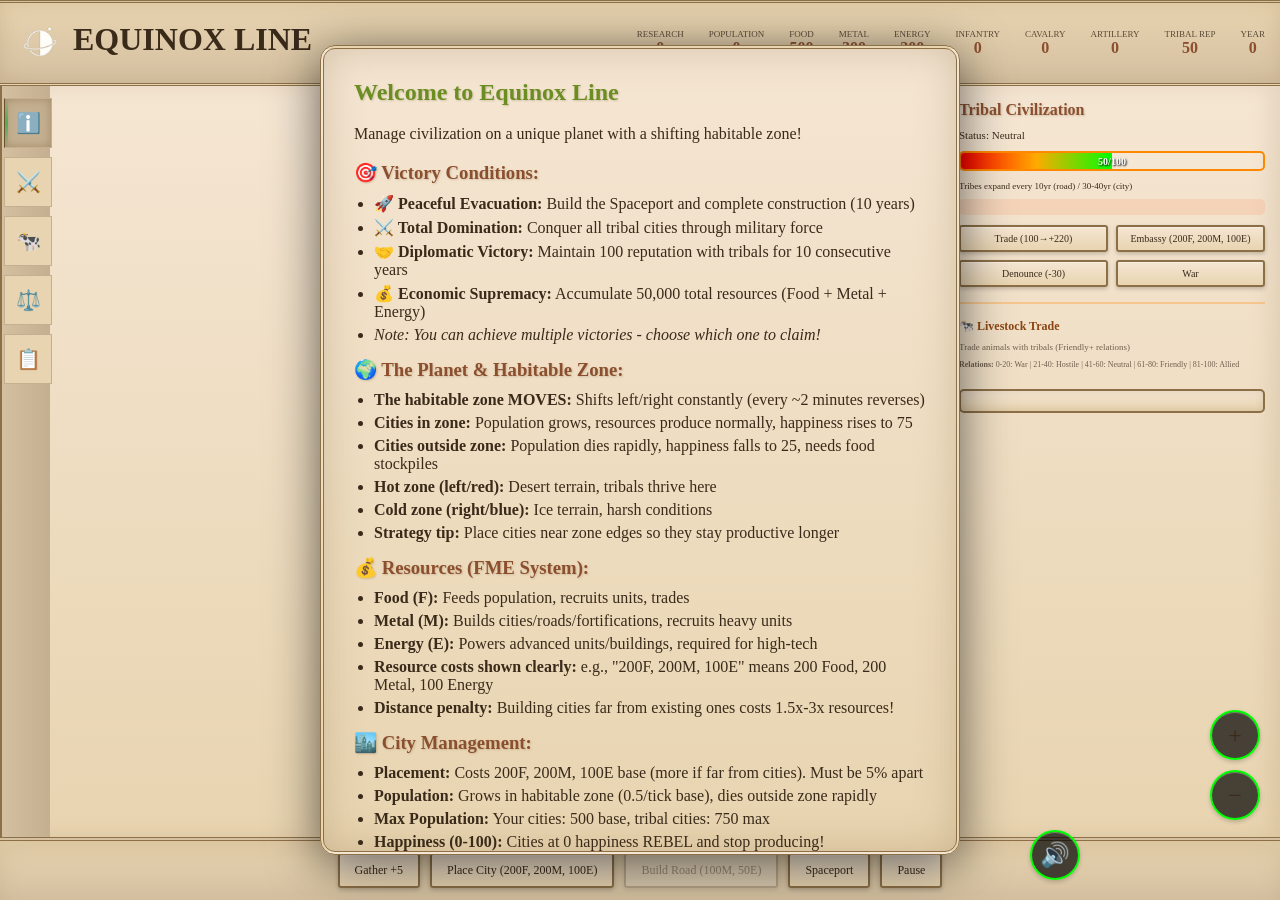
==== commit 817a16d6: "Parchment Additions++++ (V1.3.7)" ====
--- a/index.html
+++ b/index.html
@@ -3,7 +3,7 @@
 <head>
     <meta charset="UTF-8">
     <meta content="width=device-width, initial-scale=1.0" name="viewport">
-    <title>Equinox Line - V1.1.3</title>
+    <title>Equinox Line - V1.3.7</title>
     <link rel="icon" type="image/png" href="images/icon.png">
     <link href="style.css" rel="stylesheet"/>
 </head>
@@ -106,97 +106,145 @@
     </div>
 
     <div id="left-panel">
-        <div style="text-align: center; margin-bottom: 15px;">
-            <button id="sfx-toggle-btn" style="width: 100%; padding: 8px; background: rgba(0, 255, 0, 0.2); border: 2px solid #00ff00;">
-                🔊 SFX: ON
-            </button>
-        </div>
-
-        <div id="info-panel"></div>
-
-        <div class="collapsible-section">
-            <div class="collapsible-header" onclick="toggleCollapsible('laws')">
-                <h4>CITY LAWS</h4>
-                <span class="collapsible-indicator" id="laws-indicator">▼</span>
-            </div>
-            <div class="collapsible-content" id="laws-content">
-                <p style="font-size: 10px; margin-bottom: 8px;"><strong>Current:</strong> <span id="current-law-name">No Special Laws</span>
-                </p>
-                <div id="laws-container">
-                    <div class="law-option active" data-law="none">
-                        <div class="law-title">No Special Laws</div>
-                        <div class="law-effects">Balanced approach</div>
-                    </div>
-                    <div class="law-option" data-law="relaxed">
-                        <div class="law-title">Relaxed Work</div>
-                        <div class="law-effects">-20% res, +1 happiness/yr</div>
-                    </div>
-                    <div class="law-option" data-law="efficient">
-                        <div class="law-title">Efficiency</div>
-                        <div class="law-effects">+30% res, -0.5 happiness/yr</div>
-                    </div>
-                    <div class="law-option" data-law="productive">
-                        <div class="law-title">Production+</div>
-                        <div class="law-effects">+50% res, -1 happiness/yr</div>
-                    </div>
-                    <div class="law-option" data-law="harsh">
-                        <div class="law-title">Harsh Labor</div>
-                        <div class="law-effects">+100% res, -2 happiness/yr</div>
-                    </div>
-                </div>
-            </div>
-        </div>
-
-        <div class="collapsible-section">
-            <div class="collapsible-header" onclick="toggleCollapsible('philanthropy')">
-                <h4>PHILANTHROPY</h4>
-                <span class="collapsible-indicator" id="philanthropy-indicator">▼</span>
-            </div>
-            <div class="collapsible-content" id="philanthropy-content">
-                <p style="font-size: 10px; margin-bottom: 8px;">Boost all cities' happiness</p>
-                <button class="action-btn" id="charity-small-btn" style="font-size: 10px; padding: 5px;">Small Aid +5
-                    (30F, 15M, 5E)
-                </button>
-                <button class="action-btn" id="charity-medium-btn" style="font-size: 10px; padding: 5px;">Medium Aid +15
-                    (90F, 45M, 15E)
-                </button>
-                <button class="action-btn" id="charity-large-btn" style="font-size: 10px; padding: 5px;">Large Aid +35
-                    (240F, 120M, 40E)
-                </button>
-            </div>
-        </div>
-
-        <div class="military-section">
-            <h4>RECRUITMENT (Select City First)</h4>
-            <div class="unit-type">
-                <div class="unit-info">
-                    <div class="unit-name">Infantry</div>
-                    <div class="unit-stats">Atk:5 Def:3</div>
-                </div>
-            </div>
-            <button class="action-btn" id="recruit-infantry-btn" style="font-size: 10px; padding: 5px;">Recruit Infantry
-                (50F, 50M, 50pop)
-            </button>
-
-            <div class="unit-type" style="margin-top: 6px;">
-                <div class="unit-info">
-                    <div class="unit-name">Cavalry</div>
-                    <div class="unit-stats">Atk:12 Def:5</div>
-                </div>
-            </div>
-            <button class="action-btn" id="recruit-cavalry-btn" style="font-size: 10px; padding: 5px;">Recruit Cavalry
-                (100F, 100M, 50E, 100pop)
-            </button>
-
-            <div class="unit-type" style="margin-top: 6px;">
-                <div class="unit-info">
-                    <div class="unit-name">Artillery</div>
-                    <div class="unit-stats">Atk:20 Def:2</div>
-                </div>
-            </div>
-            <button class="action-btn" id="recruit-artillery-btn" style="font-size: 10px; padding: 5px;">Recruit
-                Artillery (50F, 300M, 150E, 10pop)
-            </button>
+        <div class="panel-tabs">
+            <div class="panel-tab active" data-tab="info">ℹ️</div>
+            <div class="panel-tab" data-tab="military">⚔️</div>
+            <div class="panel-tab" data-tab="livestock">🐄</div>
+            <div class="panel-tab" data-tab="laws">⚖️</div>
+            <div class="panel-tab" data-tab="requests">📋</div>
+        </div>
+
+        <div class="panel-content">
+            <div class="tab-content active" id="info-tab">
+
+                <div id="info-panel"></div>
+            </div>
+
+            <div class="tab-content" id="military-tab">
+                <h3 style="color: #ffaa00; font-size: 14px; margin-bottom: 10px;">RECRUITMENT</h3>
+                <p style="font-size: 10px; margin-bottom: 10px; opacity: 0.8;">Select a city first</p>
+
+                <div class="unit-type">
+                    <div class="unit-info">
+                        <div class="unit-name">Infantry</div>
+                        <div class="unit-stats">Atk:5 Def:3</div>
+                    </div>
+                </div>
+                <button class="action-btn" id="recruit-infantry-btn" style="font-size: 10px; padding: 5px;">Recruit Infantry (50F, 50M, 50pop)</button>
+
+                <div class="unit-type" style="margin-top: 6px;">
+                    <div class="unit-info">
+                        <div class="unit-name">Cavalry</div>
+                        <div class="unit-stats">Atk:12 Def:5</div>
+                    </div>
+                </div>
+                <button class="action-btn" id="recruit-cavalry-btn" style="font-size: 10px; padding: 5px;">Recruit Cavalry (100F, 100M, 50E, 100pop)</button>
+
+                <div class="unit-type" style="margin-top: 6px;">
+                    <div class="unit-info">
+                        <div class="unit-name">Artillery</div>
+                        <div class="unit-stats">Atk:20 Def:2</div>
+                    </div>
+                </div>
+                <button class="action-btn" id="recruit-artillery-btn" style="font-size: 10px; padding: 5px;">Recruit Artillery (50F, 300M, 150E, 10pop)</button>
+            </div>
+
+            <div class="tab-content" id="livestock-tab">
+                <h3 style="color: #8B4513; font-size: 14px; margin-bottom: 10px;">LIVESTOCK MANAGEMENT</h3>
+
+                <div id="livestock-city-info" style="display: none;">
+                    <div style="background: rgba(139,69,19,0.2); padding: 8px; border-radius: 5px; margin-bottom: 10px;">
+                        <div style="font-size: 11px; font-weight: bold; margin-bottom: 5px;" id="livestock-city-name">City Name</div>
+                        <div style="font-size: 9px;">Capacity: <span id="livestock-capacity">0</span></div>
+                        <div style="font-size: 9px;">Total Animals: <span id="livestock-total">0</span></div>
+                    </div>
+
+                    <div id="livestock-breakdown" style="margin-bottom: 10px;"></div>
+
+                    <div style="margin-top: 10px;">
+                        <button class="action-btn" id="hire-herders-btn" style="font-size: 10px; padding: 5px; width: 100%;">Hire Herders (100F, 50M)</button>
+                    </div>
+                </div>
+
+                <div id="livestock-no-city" style="text-align: center; padding: 20px; opacity: 0.7;">
+                    <div style="font-size: 32px; margin-bottom: 10px;">🐄</div>
+                    <p style="font-size: 11px;">Select a city to manage livestock</p>
+                </div>
+
+                <div style="margin-top: 15px; padding-top: 15px; border-top: 2px solid rgba(139,69,19,0.3);">
+                    <h4 style="color: #8B4513; font-size: 12px; margin-bottom: 8px;">Global Market</h4>
+                    <div id="livestock-market" style="font-size: 10px;"></div>
+                </div>
+
+                <div style="margin-top: 15px; padding-top: 15px; border-top: 2px solid rgba(139,69,19,0.3);">
+                    <h4 style="color: #8B4513; font-size: 12px; margin-bottom: 8px;">Wild Herds</h4>
+                    <div id="wild-herds-list" style="font-size: 10px;">
+                        <p style="opacity: 0.7;">No wild herds spotted</p>
+                    </div>
+                </div>
+            </div>
+
+            <div class="tab-content" id="laws-tab">
+                <div style="text-align: center; margin-bottom: 15px;">
+                    <button id="sfx-toggle-btn" style="width: 100%; padding: 8px; background: rgba(0, 255, 0, 0.2); border: 2px solid #00ff00;">
+                        🔊 SFX: ON
+                    </button>
+                </div>
+                <div class="collapsible-section">
+                    <div class="collapsible-header" onclick="toggleCollapsible('laws')">
+                        <h4>CITY LAWS</h4>
+                        <span class="collapsible-indicator" id="laws-indicator">▼</span>
+                    </div>
+                    <div class="collapsible-content open" id="laws-content">
+                        <p style="font-size: 10px; margin-bottom: 8px;"><strong>Current:</strong> <span id="current-law-name">No Special Laws</span></p>
+                        <div id="laws-container">
+                            <div class="law-option active" data-law="none">
+                                <div class="law-title">No Special Laws</div>
+                                <div class="law-effects">Balanced approach</div>
+                            </div>
+                            <div class="law-option" data-law="relaxed">
+                                <div class="law-title">Relaxed Work</div>
+                                <div class="law-effects">-20% res, +1 happiness/yr</div>
+                            </div>
+                            <div class="law-option" data-law="efficient">
+                                <div class="law-title">Efficiency</div>
+                                <div class="law-effects">+30% res, -0.5 happiness/yr</div>
+                            </div>
+                            <div class="law-option" data-law="productive">
+                                <div class="law-title">Production+</div>
+                                <div class="law-effects">+50% res, -1 happiness/yr</div>
+                            </div>
+                            <div class="law-option" data-law="harsh">
+                                <div class="law-title">Harsh Labor</div>
+                                <div class="law-effects">+100% res, -2 happiness/yr</div>
+                            </div>
+                        </div>
+                    </div>
+                </div>
+
+                <div class="tab-content" id="requests-tab">
+                    <h3 style="color: #9370DB; font-size: 14px; margin-bottom: 10px;">CITIZEN REQUESTS</h3>
+                    <div id="active-request-container"></div>
+                    <div id="no-request" style="text-align: center; padding: 20px; opacity: 0.7;">
+                        <div style="font-size: 32px; margin-bottom: 10px;">👥</div>
+                        <p style="font-size: 11px;">No pending requests</p>
+                        <p style="font-size: 9px; margin-top: 10px;">Citizens will occasionally ask for help</p>
+                    </div>
+                </div>
+
+                <div class="collapsible-section">
+                    <div class="collapsible-header" onclick="toggleCollapsible('philanthropy')">
+                        <h4>PHILANTHROPY</h4>
+                        <span class="collapsible-indicator" id="philanthropy-indicator">▼</span>
+                    </div>
+                    <div class="collapsible-content open" id="philanthropy-content">
+                        <p style="font-size: 10px; margin-bottom: 8px;">Boost all cities' happiness</p>
+                        <button class="action-btn" id="charity-small-btn" style="font-size: 10px; padding: 5px;">Small Aid +5 (30F, 15M, 5E)</button>
+                        <button class="action-btn" id="charity-medium-btn" style="font-size: 10px; padding: 5px;">Medium Aid +15 (90F, 45M, 15E)</button>
+                        <button class="action-btn" id="charity-large-btn" style="font-size: 10px; padding: 5px;">Large Aid +35 (240F, 120M, 40E)</button>
+                    </div>
+                </div>
+            </div>
         </div>
     </div>
 
@@ -229,14 +277,21 @@
             <button class="diplomacy-btn" id="embassy-btn">Embassy (200F, 200M, 100E)</button>
             <button class="diplomacy-btn" id="denounce-btn">Denounce (-30)</button>
             <button class="diplomacy-btn" id="declare-war-btn">War</button>
-            <button class="diplomacy-btn" id="negotiate-peace-btn" style="display: none;">Negotiate Peace (1000)
-            </button>
-        </div>
+            <button class="diplomacy-btn" id="negotiate-peace-btn" style="display: none;">Negotiate Peace (1000)</button>
+        </div>
+
+        <div style="margin-top: 15px; padding-top: 15px; border-top: 2px solid rgba(255,136,0,0.3);">
+            <h4 style="color: #8B4513; font-size: 12px; margin-bottom: 8px;">🐄 Livestock Trade</h4>
+            <p style="font-size: 9px; opacity: 0.7; margin-bottom: 8px;">Trade animals with tribals (Friendly+ relations)</p>
+            <div id="tribal-livestock-trade"></div>
+        </div>
+
         <p style="font-size: 8px; margin-top: 8px; opacity: 0.7;">
             <strong>Relations:</strong> 0-20: War | 21-40: Hostile | 41-60: Neutral | 61-80: Friendly | 81-100: Allied
         </p>
 
         <div id="messages" style="margin-top: 20px;"></div>
+
     </div>
 
 
@@ -263,21 +318,95 @@
         <button class="action-btn" id="start-spaceport-btn" style="font-size: 11px;">Start Construction</button>
     </div>
 
-    <div id="ddr-overlay">
-        <div id="ddr-container">
-            <div id="ddr-title"></div>
-            <div id="ddr-combo">Combo: 0 | Bonus: +0%</div>
-            <div id="ddr-arrows">
-                <div class="ddr-arrow" data-key="ArrowLeft">←</div>
-                <div class="ddr-arrow" data-key="ArrowUp">↑</div>
-                <div class="ddr-arrow" data-key="ArrowDown">↓</div>
-                <div class="ddr-arrow" data-key="ArrowRight">→</div>
-            </div>
-            <div id="ddr-timer">Time remaining: 10s</div>
-            <button id="reinforcement-btn" onclick="callReinforcements()"
-                    style="margin-top: 15px; padding: 8px 16px; font-size: 12px;">
-                Call Reinforcements (300 res)
-            </button>
+    <div id="battle-overlay">
+        <div id="battle-container">
+            <div id="battle-header">
+                <div id="battle-timer">Time: 30s</div>
+                <div id="battle-morale">Morale: 100%</div>
+                <div id="weather-display"></div>
+            </div>
+
+            <div id="battlefield">
+                <div id="player-side" class="army-side">
+                    <div class="unit-group" data-type="infantry">
+                        <div class="unit-icon-display"></div>
+                        <div class="unit-health-bar"><div class="health-fill"></div></div>
+                        <div class="unit-count">0</div>
+                    </div>
+                    <div class="unit-group" data-type="cavalry">
+                        <div class="unit-icon-display"></div>
+                        <div class="unit-health-bar"><div class="health-fill"></div></div>
+                        <div class="unit-count">0</div>
+                    </div>
+                    <div class="unit-group" data-type="artillery">
+                        <div class="unit-icon-display"></div>
+                        <div class="unit-health-bar"><div class="health-fill"></div></div>
+                        <div class="unit-count">0</div>
+                    </div>
+                </div>
+
+                <div id="battle-middle">
+                    <canvas id="battle-canvas"></canvas>
+                </div>
+
+                <div id="enemy-side" class="army-side">
+                    <div class="unit-group" data-type="infantry">
+                        <div class="unit-icon-display"></div>
+                        <div class="unit-health-bar"><div class="health-fill"></div></div>
+                        <div class="unit-count">0</div>
+                    </div>
+                    <div class="unit-group" data-type="cavalry">
+                        <div class="unit-icon-display"></div>
+                        <div class="unit-health-bar"><div class="health-fill"></div></div>
+                        <div class="unit-count">0</div>
+                    </div>
+                    <div class="unit-group" data-type="artillery">
+                        <div class="unit-icon-display"></div>
+                        <div class="unit-health-bar"><div class="health-fill"></div></div>
+                        <div class="unit-count">0</div>
+                    </div>
+                </div>
+            </div>
+
+            <div id="battle-controls">
+                <div class="unit-commands" data-unit="infantry">
+                    <div class="unit-label">Infantry</div>
+                    <button class="cmd-btn" data-cmd="advance">⬆️ Advance</button>
+                    <button class="cmd-btn" data-cmd="hold">🛡️ Hold</button>
+                    <button class="cmd-btn" data-cmd="focus">🎯 Focus</button>
+                </div>
+                <div class="unit-commands" data-unit="cavalry">
+                    <div class="unit-label">Cavalry</div>
+                    <button class="cmd-btn" data-cmd="advance">⬆️ Advance</button>
+                    <button class="cmd-btn" data-cmd="hold">🛡️ Hold</button>
+                    <button class="cmd-btn" data-cmd="focus">🎯 Focus</button>
+                </div>
+                <div class="unit-commands" data-unit="artillery">
+                    <div class="unit-label">Artillery</div>
+                    <button class="cmd-btn" data-cmd="advance">⬆️ Advance</button>
+                    <button class="cmd-btn" data-cmd="hold">🛡️ Hold</button>
+                    <button class="cmd-btn" data-cmd="focus">🎯 Focus</button>
+                </div>
+            </div>
+
+            <div style="grid-column: 1 / -1; margin-top: 8px; padding-top: 8px; border-top: 2px solid #666;">
+                <div style="text-align: center; font-size: 11px; font-weight: bold; color: #ffaa00; margin-bottom: 6px;">
+                    PRIORITY TARGET
+                </div>
+                <div style="display: flex; gap: 6px; justify-content: center;">
+                    <button class="target-btn" data-target="infantry">Target Infantry</button>
+                    <button class="target-btn" data-target="cavalry">Target Cavalry</button>
+                    <button class="target-btn" data-target="artillery">Target Artillery</button>
+                    <button class="target-btn active" data-target="auto">Auto-Target</button>
+                </div>
+            </div>
+
+            <div id="battle-actions">
+                <button id="reinforcement-btn">Call Reinforcements (300 res)</button>
+                <div id="perk-abilities"></div>
+            </div>
+
+            <div id="battle-log"></div>
         </div>
     </div>
 
@@ -324,6 +453,25 @@
     <div id="weather-indicator"></div>
     <div id="phase-indicator"></div>
 
+    <div id="army-approaching-notification" style="
+    position: fixed;
+    top: 120px;
+    right: 20px;
+    background: rgba(0, 0, 0, 0.95);
+    border: 3px solid #ff4400;
+    border-radius: 10px;
+    padding: 15px 20px;
+    z-index: 9999;
+    display: none;
+    animation: slideInRight 0.5s;
+">
+        <div style="font-size: 16px; font-weight: bold; color: #ff4400; margin-bottom: 5px;">
+            ⚔️ <span id="army-notification-text">Army Approaching!</span>
+        </div>
+        <div style="font-size: 12px; opacity: 0.8;" id="army-notification-detail">
+            Target: City Name
+        </div>
+    </div>
 
     <div id="peace-demand-popup"
          style="position: fixed; top: 50%; left: 50%; transform: translate(-50%, -50%); background: rgba(0,0,0,0.95); border: 3px solid #ffaa00; border-radius: 15px; padding: 30px; max-width: 600px; z-index: 9998; display: none; text-align: center;">
@@ -377,7 +525,7 @@
         <ul>
             <li><strong>Placement:</strong> Costs 200F, 200M, 100E base (more if far from cities). Must be 5% apart</li>
             <li><strong>Population:</strong> Grows in habitable zone (0.5/tick base), dies outside zone rapidly</li>
-            <li><strong>Max Population:</strong> Starts at 500, increases with Housing tech</li>
+            <li><strong>Max Population:</strong> Your cities: 500 base, tribal cities: 750 max</li>
             <li><strong>Happiness (0-100):</strong> Cities at 0 happiness REBEL and stop producing!</li>
             <li><strong>Rebellion:</strong> Conquered tribal cities rebel for 30 seconds, produce 70% resources</li>
         </ul>
@@ -442,7 +590,10 @@
             <li><strong>Cost:</strong> 100M, 50E base (more for distant cities)</li>
             <li><strong>Bonus per connection:</strong> 1 = +20% resources | 2 = +35% | 3+ = +50%</li>
             <li><strong>Network happiness bonus:</strong> Multiple connections add happiness/year (see above)</li>
-            <li><strong>Connected cities:</strong> Can send reinforcements during battles</li>
+            <li><strong>Allied tribal roads:</strong> When allied, you can build roads to tribal cities!</li>
+            <li><strong>Road combat bonus:</strong> Armies march 50% FASTER on roads during war</li>
+            <li><strong>Road conversion:</strong> Conquer tribal city = road becomes yours automatically</li>
+            <li><strong>Road destruction:</strong> If tribals conquer your city, roads to it are destroyed</li>
             <li><strong>Visual indicator:</strong> Cities with 3+ connections show a pulsing green beacon</li>
         </ul>
 
@@ -500,24 +651,86 @@
             <li><strong>Tribal alarm:</strong> Building 11+ of any unit type costs -10 tribal reputation</li>
         </ul>
 
-        <h3>🎯 Combat System (DDR Battles):</h3>
+        <h3>🎯 NEW Combat System - Real-Time Tactical Battles:</h3>
         <ul>
             <li><strong>Battle Planning Screen:</strong>
                 <ul>
-                    <li>Shows power ratio, distance penalty, morale modifier</li>
+                    <li>Shows power ratio, distance penalty, morale modifier, risk assessment</li>
                     <li>Choose formation: Offensive (+20% ATK/-10% DEF), Balanced, Defensive (-10% ATK/+20% DEF)</li>
-                    <li>Set retreat threshold: 0%, 25%, 50%, 75% casualties</li>
-                    <li>Scout enemy (50 res) to reveal exact forces</li>
+                    <li>Set retreat threshold: 0%, 25%, 50%, 75% casualties to auto-retreat</li>
+                    <li>Scout enemy (50 res) to reveal exact forces before battle</li>
                     <li>Select Commander Perks (unlock by winning battles)</li>
-                </ul>
-            </li>
-            <li><strong>DDR Minigame:</strong> Press arrow keys when highlighted (15 seconds)</li>
-            <li><strong>Combo system:</strong> Each hit = +10% damage (max +100%!)</li>
-            <li><strong>Reinforcements:</strong> Call during battle if connected to supply lines (300 res)</li>
-            <li><strong>Weather effects:</strong> Fog (late arrows), Sandstorm (vanishing arrows), Frost (slower)</li>
-            <li><strong>Battle phases:</strong> Artillery → Cavalry → Infantry (affects difficulty)</li>
-            <li><strong>Casualties:</strong> Both sides lose units based on damage dealt</li>
-            <li><strong>Retreat:</strong> If threshold reached, save 50% of units that would die</li>
+                    <li>Multi-city attacks: Select multiple cities to combine forces!</li>
+                </ul>
+            </li>
+            <li><strong>March Phase (NEW!):</strong>
+                <ul>
+                    <li>Armies visually march across the map - watch them move!</li>
+                    <li>Base march time: ~1 game year minimum</li>
+                    <li>Larger armies march SLOWER: +15% time per unit</li>
+                    <li>Road bonus: Armies on allied roads march 50% FASTER!</li>
+                    <li>Distance matters: Farther targets = longer marches</li>
+                    <li>Battle doesn't start until armies arrive at target</li>
+                </ul>
+            </li>
+            <li><strong>Real-Time Battle Controls:</strong>
+                <ul>
+                    <li>Give orders to each unit type independently</li>
+                    <li>⬆️ Advance: +30% ATK, -20% DEF - Push forward aggressively</li>
+                    <li>🛡️ Hold: +40% DEF, -10% ATK - Defend your position</li>
+                    <li>🎯 Focus Fire: +50% ATK, -40% DEF - All-out attack, risky!</li>
+                    <li>Priority targeting: Choose which enemy units to focus</li>
+                    <li>Weather effects: Fog (late visibility), Sandstorm (units vanish), Frost (slowed)</li>
+                </ul>
+            </li>
+            <li><strong>Battle Phases:</strong>
+                <ul>
+                    <li>Phase 1: Initial engagement (0-20 seconds)</li>
+                    <li>Phase 2: Frontline clash (20-50 seconds)</li>
+                    <li>Phase 3: Desperate struggle (50-90 seconds)</li>
+                    <li>Each phase gets more intense!</li>
+                </ul>
+            </li>
+            <li><strong>Morale System:</strong>
+                <ul>
+                    <li>Based on average city happiness (0-100)</li>
+                    <li>High morale = more damage dealt</li>
+                    <li>Losing combo or taking damage reduces morale</li>
+                    <li>Commander perk "Inspiration" boosts damage at high morale</li>
+                </ul>
+            </li>
+            <li><strong>Commander Perks (Unlock by Winning):</strong>
+                <ul>
+                    <li>Level 1: Veteran Troops - Start with +2 combo, +20% HP</li>
+                    <li>Level 2: Swift Strike - Activate to double attack speed for 10s</li>
+                    <li>Level 3: Defensive Genius - Take 25% less damage</li>
+                    <li>Level 4: Relentless - First miss doesn't break combo</li>
+                    <li>Level 5: Inspiration - High morale boosts damage by 15%</li>
+                </ul>
+            </li>
+            <li><strong>Reinforcements:</strong>
+                <ul>
+                    <li>Call during battle if connected to supply lines (300 res)</li>
+                    <li>Adds +2 Infantry, +1 Cavalry instantly</li>
+                    <li>Only works if you have connected cities nearby</li>
+                </ul>
+            </li>
+            <li><strong>Casualties & Retreat:</strong>
+                <ul>
+                    <li>Both sides lose units based on damage dealt</li>
+                    <li>Survivors return to your cities (distributed among attackers)</li>
+                    <li>Auto-retreat saves units when threshold reached</li>
+                    <li>Total defeat = lose all attacking forces</li>
+                </ul>
+            </li>
+            <li><strong>Tribal Reinforcements (NEW!):</strong>
+                <ul>
+                    <li>Nearby tribal cities (within 25%) send reinforcements!</li>
+                    <li>Up to 2 infantry, 1 cavalry, 1 artillery per ally</li>
+                    <li>Max 8 units per tribal city (capacity limit)</li>
+                    <li>Makes isolated attacks easier than hitting tribal clusters</li>
+                </ul>
+            </li>
         </ul>
 
         <h3>👥 Tribal Diplomacy (COMPLEX!):</h3>
@@ -528,13 +741,14 @@
                     <li>21-40: Hostile - Unfriendly, won't trade</li>
                     <li>41-60: Neutral - Trade available</li>
                     <li>61-80: Friendly - Better trade deals</li>
-                    <li>81-100: Allied - Can achieve Diplomatic Victory</li>
+                    <li>81-100: Allied - Can build roads to tribal cities, achieve Diplomatic Victory</li>
                 </ul>
             </li>
             <li><strong>Actions & Effects:</strong>
                 <ul>
                     <li>Trade (80F → 80M): +10 rep, 10-year cooldown</li>
                     <li>Embassy (200F, 200M, 100E): +20 rep, one-time</li>
+                    <li>Build roads to tribals: Only when allied, gives march speed bonus in war</li>
                     <li>Denounce: -30 rep</li>
                     <li>Declare War: Set rep to 0, all cities lose 25 happiness</li>
                     <li>Building too close (within 10%): -10 rep per city</li>
@@ -564,7 +778,7 @@
         <h3>🏛️ Tribal Behavior:</h3>
         <ul>
             <li><strong>Expansion:</strong> Build roads every 10 years, new cities every 30-40 years</li>
-            <li><strong>Population:</strong> Grows slowly (+0.2/tick)</li>
+            <li><strong>Population:</strong> Grows slowly (+0.2/tick), max 750 per city</li>
             <li><strong>Military recruitment:</strong>
                 <ul>
                     <li>Peacetime: 0.3% chance/tick (max 3 recruits/year)</li>
@@ -575,6 +789,24 @@
             <li><strong>Reinforcements:</strong> Nearby tribal cities (within 25%) send troops to defend attacked cities</li>
             <li><strong>Counterattacks:</strong> During war, randomly attack your weakest cities</li>
             <li><strong>Max capacity:</strong> 8 units per tribal city (like your cities)</li>
+        </ul>
+
+        <h3>🏛️ Wonders of the World:</h3>
+        <ul>
+            <li><strong>Build powerful wonders near your cities for huge bonuses</strong></li>
+            <li><strong>Must be connected by road to work!</strong> Disconnected wonders are inactive</li>
+            <li><strong>Available Wonders:</strong>
+                <ul>
+                    <li>📚 Great Library: Doubles research point generation</li>
+                    <li>🛡️ Planetary Defense Grid: +25% defense to all cities</li>
+                    <li>🗂️ Grand Archive: Reveals all tribal forces permanently</li>
+                    <li>🗿 Monument of Unity: +15 happiness/year to all cities</li>
+                    <li>🏭 Mega Factory: +30% metal and energy production</li>
+                    <li>🌺 Garden of Life: +40% food, +20% population growth</li>
+                    <li>⭐ Supreme Command: +20% unit attack, units cost 20% less</li>
+                    <li>🌟 Cosmic Beacon: Spaceport construction 50% faster</li>
+                </ul>
+            </li>
         </ul>
 
         <h3>⚖️ City Laws (Global Effect):</h3>
@@ -606,16 +838,16 @@
         <h3>🎮 Controls & UI:</h3>
         <ul>
             <li><strong>ESC:</strong> Cancel placement/close panels</li>
-            <li><strong>Arrow Keys:</strong> DDR combat inputs</li>
             <li><strong>Click city:</strong> View info, recruit units, upgrade</li>
-            <li><strong>Click tribal:</strong> View info, attack if at war</li>
+            <li><strong>Click tribal:</strong> View info, attack if at war, build roads if allied</li>
             <li><strong>Drag map:</strong> Pan around the planet</li>
             <li><strong>Mouse wheel:</strong> Zoom in/out</li>
             <li><strong>+/- buttons:</strong> Zoom controls (bottom right)</li>
-            <li><strong>Minimap:</strong> Click to jump to location (top left)</li>
+            <li><strong>Minimap:</strong> Click to jump to location (top left), shows marching armies</li>
             <li><strong>🔊 Button:</strong> Toggle music (bottom right)</li>
             <li><strong>Victory button:</strong> Check progress toward all victory conditions</li>
             <li><strong>Research button:</strong> Open tech tree</li>
+            <li><strong>Wonders button:</strong> Build world wonders</li>
         </ul>
 
         <h3>💡 Pro Strategy Tips:</h3>
@@ -625,12 +857,16 @@
             <li><strong>Late game:</strong> Balance 3 resources for Spaceport, or build military for domination</li>
             <li><strong>Zone strategy:</strong> Build cities at 45-55% to maximize time in habitable zone</li>
             <li><strong>Food stockpiles:</strong> Keep cities near zone edges at 80-100 food for safety</li>
-            <li><strong>Tribal management:</strong> Stay friendly (60+ rep) until you're ready for war</li>
+            <li><strong>Tribal management:</strong> Stay allied (80+ rep) to build roads for tactical advantage</li>
             <li><strong>Military timing:</strong> Don't build 11+ units until ready to fight!</li>
+            <li><strong>March planning:</strong> Smaller armies march faster - consider multiple waves</li>
+            <li><strong>Road warfare:</strong> Build allied roads to tribal territory before war for speed bonus</li>
+            <li><strong>Multi-city attacks:</strong> Coordinate attacks from multiple cities for overwhelming force</li>
             <li><strong>Happiness crisis:</strong> Use Philanthropy + Relaxed Work law to prevent rebellions</li>
             <li><strong>Feature sharing:</strong> Spread cities out - don't cluster around same features</li>
             <li><strong>Defense:</strong> Station 2-4 units in vulnerable cities (more causes unhappiness)</li>
             <li><strong>Commander XP:</strong> Win battles to unlock powerful combat perks</li>
+            <li><strong>Wonder synergy:</strong> Supreme Command + Military cities = unstoppable army</li>
             <li><strong>Multiple victories:</strong> You can complete all 4 - choose your favorite to claim!</li>
         </ul>
 
@@ -640,10 +876,14 @@
             <li>Ignoring happiness (leads to rebellions)</li>
             <li>Building too close to tribals early (angers them)</li>
             <li>Not connecting cities with roads (miss huge bonuses)</li>
+            <li>Not building allied roads before declaring war (miss speed bonus)</li>
+            <li>Sending entire army in one march (slower + higher risk)</li>
+            <li>Attacking tribal clusters without scouting reinforcements</li>
             <li>Letting food stockpiles hit zero outside habitable zone</li>
             <li>Over-garrisoning cities (causes happiness penalties)</li>
             <li>Starting Spaceport construction without stable 3500+ population</li>
             <li>Declaring war without adequate military preparation</li>
+            <li>Building wonders without connecting them to road networks</li>
         </ul>
 
         <button onclick="startGame()" style="width: 100%; margin-top: 20px; padding: 12px; font-size: 14px;">Start Game</button>
--- a/style.css
+++ b/style.css
@@ -1,5 +1,10 @@
 * { margin: 0; padding: 0; box-sizing: border-box; }
-body { font-family: 'Courier New', monospace; background: #0a0a0a; color: #fff; overflow: hidden; }
+body {
+    font-family: 'Georgia', 'Times New Roman', serif;
+    background: #f4e8d0;
+    color: #3a2a1a;
+    overflow: hidden;
+}
 
 #game-container {
     width: 100vw; height: 100vh;
@@ -10,24 +15,137 @@
 }
 
 #header {
-    background: linear-gradient(to right, #1e40af, #7c3aed, #4c1d95, #1a0933);
-    padding: 15px; display: flex; justify-content: space-between; align-items: center;
-    border-bottom: 2px solid #fff; grid-column: 1 / -1;
+    background: linear-gradient(to bottom, #e8d4b0, #d4c0a0);
+    padding: 15px;
+    display: flex;
+    justify-content: space-between;
+    align-items: center;
+    border-bottom: 3px double #8b6f47;
+    border-top: 3px double #8b6f47;
+    grid-column: 1 / -1;
+    box-shadow: inset 0 0 20px rgba(139, 111, 71, 0.2);
 }
 
 
 #stats { display: flex; gap: 25px; font-size: 13px; }
 .stat { display: flex; flex-direction: column; align-items: center; }
 .stat-label { font-size: 9px; opacity: 0.8; }
-.stat-value { font-size: 16px; font-weight: bold; }
+.stat-value { font-size: 16px; font-weight: bold; color: #8b4f2f; }
 
 #left-panel {
     grid-column: 1; grid-row: 2;
-    background: rgba(0,0,0,0.95); border-right: 3px solid #4CAF50;
-    padding: 15px; overflow-y: auto; z-index: 10;
-}
-
-#main-game { grid-column: 2; grid-row: 2; position: relative; overflow: hidden; }
+    background: linear-gradient(to bottom, #f5e6d3, #e8d4b0);
+    border-right: 4px double #8b6f47;
+    padding: 0;
+    overflow: hidden;
+    z-index: 10;
+    display: flex;
+    box-shadow: inset -10px 0 20px rgba(139, 111, 71, 0.15);
+}
+
+.panel-content {
+    flex: 1;
+    overflow-y: auto;
+    padding: 15px;
+}
+
+.panel-tabs {
+    width: 50px;
+    background: linear-gradient(to right, #d4c0a0, #c4b090);
+    border-left: 2px solid #8b6f47;
+    display: flex;
+    flex-direction: column;
+    padding: 10px 0;
+    gap: 5px;
+}
+
+.panel-tab {
+    width: 100%;
+    height: 50px;
+    display: flex;
+    align-items: center;
+    justify-content: center;
+    font-size: 20px;
+    cursor: pointer;
+    background: #e8d4b0;
+    border-left: 3px solid transparent;
+    transition: all 0.2s;
+    position: relative;
+    border: 1px solid #c4b090;
+    margin: 2px;
+}
+
+.panel-tab:hover {
+    background: #d4c0a0;
+    border-left-color: #8b6f47;
+    box-shadow: inset 0 0 10px rgba(139, 111, 71, 0.2);
+}
+
+.panel-tab.active {
+    background: #c4b090;
+    border-left-color: #6b4f2f;
+    box-shadow: inset 0 0 10px rgba(107, 79, 47, 0.4);
+}
+
+.panel-tab::after {
+    content: '';
+    position: absolute;
+    left: 0;
+    top: 0;
+    bottom: 0;
+    width: 3px;
+    background: linear-gradient(180deg, transparent, #4CAF50, transparent);
+    opacity: 0;
+    transition: opacity 0.3s;
+}
+
+.panel-tab.active::after {
+    opacity: 1;
+}
+
+.tab-content {
+    display: none;
+}
+
+.tab-content.active {
+    display: block;
+}
+
+.livestock-animal-row {
+    display: flex;
+    align-items: center;
+    justify-content: space-between;
+    padding: 6px 8px;
+    margin: 4px 0;
+    background: rgba(139, 69, 19, 0.1);
+    border-radius: 5px;
+    border: 1px solid rgba(139, 69, 19, 0.3);
+}
+
+.livestock-animal-icon {
+    font-size: 16px;
+    margin-right: 8px;
+}
+
+.livestock-animal-info {
+    flex: 1;
+    font-size: 10px;
+}
+
+.livestock-animal-count {
+    font-weight: bold;
+    color: #8B4513;
+    font-size: 11px;
+}
+
+#main-game {
+    grid-column: 2;
+    grid-row: 2;
+    position: relative;
+    overflow: hidden;
+    background: #f4e8d0;
+    border: 4px double #8b6f47;
+}
 
 #planet-view {
     width: 1000%;
@@ -35,49 +153,27 @@
     position: absolute;
     cursor: grab;
     background:
-        radial-gradient(ellipse 80px 120px at 8% 25%, #654321 0%, transparent 70%),
-        radial-gradient(ellipse 60px 90px at 12% 50%, #8B4513 0%, transparent 65%),
-        radial-gradient(ellipse 100px 140px at 15% 75%, #A0522D 0%, transparent 75%),
-        radial-gradient(ellipse 70px 100px at 20% 35%, #CD853F 0%, transparent 60%),
-        radial-gradient(ellipse 90px 130px at 6% 60%, #D2691E 0%, transparent 70%),
-        radial-gradient(ellipse 200px 150px at 35% 30%, #228B22 0%, rgba(34, 139, 34, 0.4) 40%, transparent 80%),
-        radial-gradient(ellipse 180px 140px at 40% 55%, #2E8B57 0%, rgba(46, 139, 87, 0.5) 35%, transparent 75%),
-        radial-gradient(ellipse 220px 160px at 45% 75%, #3CB371 0%, rgba(60, 179, 113, 0.4) 45%, transparent 85%),
-        radial-gradient(ellipse 150px 120px at 50% 40%, #66CDAA 0%, rgba(102, 205, 170, 0.3) 30%, transparent 70%),
-        radial-gradient(ellipse 190px 145px at 38% 65%, #8FBC8F 0%, rgba(143, 188, 143, 0.4) 40%, transparent 80%),
-        radial-gradient(ellipse 170px 130px at 52% 25%, #90EE90 0%, rgba(144, 238, 144, 0.3) 35%, transparent 75%),
-        radial-gradient(ellipse 250px 180px at 60% 50%, #4682B4 0%, rgba(70, 130, 180, 0.6) 50%, transparent 90%),
-        radial-gradient(ellipse 200px 150px at 65% 35%, #5F9EA0 0%, rgba(95, 158, 160, 0.5) 45%, transparent 85%),
-        radial-gradient(ellipse 230px 170px at 70% 65%, #6495ED 0%, rgba(100, 149, 237, 0.5) 40%, transparent 80%),
-        radial-gradient(ellipse 180px 140px at 75% 45%, #87CEEB 0%, rgba(135, 206, 235, 0.4) 35%, transparent 75%),
-        radial-gradient(ellipse 150px 110px at 82% 28%, #B0E0E6 0%, rgba(176, 224, 230, 0.6) 40%, transparent 80%),
-        radial-gradient(ellipse 130px 100px at 88% 55%, #ADD8E6 0%, rgba(173, 216, 230, 0.5) 35%, transparent 75%),
-        radial-gradient(ellipse 160px 120px at 85% 72%, #E0FFFF 0%, rgba(224, 255, 255, 0.6) 45%, transparent 85%),
-        radial-gradient(ellipse 140px 105px at 92% 40%, #F0F8FF 0%, rgba(240, 248, 255, 0.7) 40%, transparent 80%),
+        repeating-linear-gradient(90deg, transparent, transparent 49px, rgba(139, 111, 71, 0.1) 49px, rgba(139, 111, 71, 0.1) 50px),
+        repeating-linear-gradient(0deg, transparent, transparent 49px, rgba(139, 111, 71, 0.1) 49px, rgba(139, 111, 71, 0.1) 50px),
+        radial-gradient(circle at 15% 25%, rgba(139, 69, 19, 0.15), transparent 20%),
+        radial-gradient(circle at 45% 50%, rgba(107, 142, 35, 0.15), transparent 25%),
+        radial-gradient(circle at 75% 40%, rgba(135, 206, 235, 0.15), transparent 20%),
         linear-gradient(to right,
-            #8B4513 0%,
-            #A0522D 5%,
-            #CD853F 10%,
-            #D2691E 15%,
-            #DEB887 20%,
-            #C19A6B 27%,
-            #9ACD32 33%,
-            #8FBC8F 40%,
-            #3CB371 47%,
-            #2E8B57 52%,
-            #20B2AA 60%,
-            #4682B4 67%,
-            #5F9EA0 74%,
-            #B0C4DE 80%,
-            #ADD8E6 87%,
-            #E0FFFF 94%,
-            #F0F8FF 100%
+            #d4a574 0%,
+            #c9996b 10%,
+            #d9b894 20%,
+            #a8c686 35%,
+            #8fb878 50%,
+            #7ea8b8 65%,
+            #9bc4d4 80%,
+            #c5dde8 95%,
+            #e8f4f8 100%
         );
     background-size:
-        100% 100%, 100% 100%, 100% 100%, 100% 100%, 100% 100%,
-        100% 100%, 100% 100%, 100% 100%, 100% 100%, 100% 100%,
-        100% 100%, 100% 100%, 100% 100%, 100% 100%, 100% 100%,
-        100% 100%, 100% 100%, 100% 100%, 100% 100%, 100% 100%;
+        50px 50px,
+        50px 50px,
+        100% 100%, 100% 100%, 100% 100%,
+        100% 100%;
     transform-origin: top left;
     transition: transform 0.1s ease-out;
     will-change: transform;
@@ -181,6 +277,29 @@
     box-shadow: 0 0 20px rgba(0, 255, 0, 0.3);
 }
 
+#minimap-container::before {
+    content: '✦';
+    position: absolute;
+    top: -15px;
+    left: 50%;
+    transform: translateX(-50%);
+    color: #8b6f47;
+    font-size: 20px;
+    text-shadow: 0 0 5px rgba(139, 111, 71, 0.5);
+    z-index: 101;
+}
+
+#minimap-container::after {
+    content: '';
+    position: absolute;
+    bottom: -8px;
+    left: 10px;
+    right: 10px;
+    height: 3px;
+    background: linear-gradient(90deg, transparent, #8b6f47, transparent);
+    opacity: 0.5;
+}
+
 #minimap {
     width: 100%;
     height: 100%;
@@ -216,6 +335,28 @@
     transform: translate(-50%, -50%);
 }
 
+.minimap-herd {
+    position: absolute;
+    width: 4px;
+    height: 4px;
+    background: #00BFFF;
+    border-radius: 50%;
+    transform: translate(-50%, -50%);
+    box-shadow: 0 0 4px #00BFFF;
+    animation: herdPulse 2s infinite;
+}
+
+@keyframes herdPulse {
+    0%, 100% {
+        opacity: 0.7;
+        transform: translate(-50%, -50%) scale(1);
+    }
+    50% {
+        opacity: 1;
+        transform: translate(-50%, -50%) scale(1.3);
+    }
+}
+
 .minimap-viewport {
     position: absolute;
     border: 2px solid rgba(255, 255, 255, 0.8);
@@ -738,25 +879,28 @@
     box-shadow: 0 0 8px rgba(255, 68, 0, 0.6); opacity: 0.7;
 }
 
-.army-arrow {
-    position: absolute; z-index: 50; pointer-events: none;
-    animation: marchForward 3s linear forwards;
-}
-@keyframes marchForward {
-    0% { opacity: 1; }
-    100% { opacity: 0; }
-}
-.army-arrow-line {
-    height: 4px; background: linear-gradient(to right, #00ff00, #00ff00 70%, transparent);
-    box-shadow: 0 0 10px #00ff00; position: absolute; transform-origin: left center;
-}
-.army-arrow-head {
-    position: absolute; right: 0; top: 50%; transform: translateY(-50%);
-    width: 0; height: 0;
-    border-left: 15px solid #00ff00;
-    border-top: 8px solid transparent;
-    border-bottom: 8px solid transparent;
-    filter: drop-shadow(0 0 5px #00ff00);
+.marching-army-container::after {
+    content: '';
+    position: absolute;
+    left: -20px;
+    top: 50%;
+    width: 15px;
+    height: 15px;
+    background: radial-gradient(circle, rgba(139, 90, 43, 0.4), transparent);
+    border-radius: 50%;
+    animation: dustCloud 0.8s ease-out infinite;
+    pointer-events: none;
+}
+
+@keyframes dustCloud {
+    0% {
+        transform: translate(0, -50%) scale(0.5);
+        opacity: 0.6;
+    }
+    100% {
+        transform: translate(-30px, -50%) scale(1.5);
+        opacity: 0;
+    }
 }
 
 .building-hut {
@@ -1020,6 +1164,69 @@
     100% { transform: translateX(-50%) rotateY(360deg); }
 }
 
+.minimap-army {
+    position: absolute;
+    width: 5px;
+    height: 5px;
+    border-radius: 50%;
+    transform: translate(-50%, -50%);
+    box-shadow: 0 0 8px currentColor;
+    animation: armyPulse 1s infinite;
+    z-index: 10;
+}
+
+@keyframes armyPulse {
+    0%, 100% { transform: translate(-50%, -50%) scale(1); }
+    50% { transform: translate(-50%, -50%) scale(1.3); }
+}
+
+@keyframes slideInRight {
+    from { transform: translateX(400px); opacity: 0; }
+    to { transform: translateX(0); opacity: 1; }
+}
+
+.marching-army-container {
+    pointer-events: none;
+}
+
+.marching-unit-icon {
+    position: absolute;
+    width: 14px;
+    height: 14px;
+    animation: marchBob 0.6s ease-in-out infinite;
+}
+
+@keyframes marchBob {
+    0%, 100% { transform: translateY(0px); }
+    50% { transform: translateY(-3px); }
+}
+
+.marching-soldier {
+    position: absolute;
+    font-size: 10px;
+    animation: soldierWalk 0.8s ease-in-out infinite;
+    opacity: 0.9;
+}
+
+@keyframes soldierWalk {
+    0%, 100% { transform: translateY(0px) scale(1); }
+    25% { transform: translateY(-2px) scale(1.05); }
+    50% { transform: translateY(0px) scale(0.95); }
+    75% { transform: translateY(-2px) scale(1.05); }
+}
+
+.army-flag {
+    position: absolute;
+    font-size: 16px;
+    animation: flagWave 1s ease-in-out infinite;
+    filter: drop-shadow(0 2px 4px rgba(0, 0, 0, 0.5));
+}
+
+@keyframes flagWave {
+    0%, 100% { transform: rotate(-5deg); }
+    50% { transform: rotate(5deg); }
+}
+
 .specialization-research-library {
     position: absolute;
     left: 50%;
@@ -1047,10 +1254,10 @@
 
 .library-base {
     position: absolute;
-    bottom: 0;
+    bottom: 5px;
     left: 50%;
     transform: translateX(-50%);
-    width: 24px;
+    width: 50px;
     height: 10px;
     background: linear-gradient(180deg, #87CEEB, #4682B4);
     border: 1px solid #4169E1;
@@ -1277,11 +1484,22 @@
     padding: 10px;
 }
 #battle-planning {
-    position: fixed; top: 50%; left: 50%; transform: translate(-50%, -50%);
-    background: rgba(0,0,0,0.95); border: 3px solid #ffaa00; border-radius: 15px;
-    padding: 30px; max-width: 800px; z-index: 9998;
+    position: fixed;
+    top: 50%;
+    left: 50%;
+    transform: translate(-50%, -50%);
+    background: linear-gradient(to bottom, #f5e6d3, #e8d4b0);
+    border: 4px double #8b6f47;
+    border-radius: 15px;
+    padding: 30px;
+    max-width: 800px;
+    z-index: 9998;
     display: none;
-    grid-template-columns: 1fr 280px; gap: 20px;
+    grid-template-columns: 1fr 280px;
+    gap: 20px;
+    box-shadow:
+        inset 0 0 30px rgba(139, 111, 71, 0.2),
+        0 10px 40px rgba(0, 0, 0, 0.5);
 }
 
 .battle-main-panel {
@@ -1289,8 +1507,13 @@
 }
 
 .battle-perks-panel {
-    background: rgba(0,0,0,0.5); border: 2px solid rgba(255,170,0,0.5);
-    border-radius: 10px; padding: 15px; max-height: 500px; overflow-y: auto;
+    background: linear-gradient(to bottom, #e8d4b0, #d4c0a0);
+    border: 3px double #8b6f47;
+    border-radius: 10px;
+    padding: 15px;
+    max-height: 500px;
+    overflow-y: auto;
+    box-shadow: inset 0 0 15px rgba(139, 111, 71, 0.2);
 }
 
 #battle-planning h2 {
@@ -1298,26 +1521,66 @@
 }
 
 .risk-assessment {
-    padding: 15px; border-radius: 8px; margin: 15px 0;
-    border: 2px solid; text-align: center; font-weight: bold;
-}
-.risk-easy { background: rgba(0,255,0,0.2); border-color: #00ff00; color: #00ff00; }
-.risk-fair { background: rgba(255,170,0,0.2); border-color: #ffaa00; color: #ffaa00; }
-.risk-hard { background: rgba(255,68,0,0.2); border-color: #ff4400; color: #ff4400; }
-.risk-suicide { background: rgba(139,0,0,0.3); border-color: #8b0000; color: #ff0000; }
+    padding: 15px;
+    border-radius: 8px;
+    margin: 15px 0;
+    border: 3px double;
+    text-align: center;
+    font-weight: bold;
+    box-shadow: inset 0 0 10px rgba(0, 0, 0, 0.1);
+}
+
+.risk-easy {
+    background: linear-gradient(to bottom, #e8f5e9, #c8e6c9);
+    border-color: #6b8e23;
+    color: #2e4a1a;
+}
+
+.risk-fair {
+    background: linear-gradient(to bottom, #fff8e1, #ffecb3);
+    border-color: #b8860b;
+    color: #5a4210;
+}
+
+.risk-hard {
+    background: linear-gradient(to bottom, #ffe0b2, #ffcc80);
+    border-color: #d84315;
+    color: #6a2010;
+}
+
+.risk-suicide {
+    background: linear-gradient(to bottom, #ffcdd2, #ef9a9a);
+    border-color: #8b0000;
+    color: #4a0000;
+}
 
 .formation-selector {
     display: flex; gap: 10px; margin: 15px 0;
 }
 
 .formation-option {
-    flex: 1; padding: 10px; background: rgba(255,255,255,0.1);
-    border: 2px solid rgba(255,255,255,0.3); border-radius: 5px;
-    cursor: pointer; transition: all 0.2s; text-align: center;
-}
-
-.formation-option:hover { background: rgba(255,255,255,0.2); }
-.formation-option.selected { border-color: #ffaa00; background: rgba(255,170,0,0.2); }
+    flex: 1;
+    padding: 10px;
+    background: linear-gradient(to bottom, #f5e6d3, #e8d4b0);
+    border: 2px solid #8b6f47;
+    border-radius: 5px;
+    cursor: pointer;
+    transition: all 0.2s;
+    text-align: center;
+    box-shadow: 0 2px 4px rgba(0, 0, 0, 0.2);
+}
+
+.formation-option:hover {
+    background: linear-gradient(to bottom, #e8d4b0, #d4c0a0);
+    transform: translateY(-2px);
+    box-shadow: 0 4px 6px rgba(0, 0, 0, 0.3);
+}
+
+.formation-option.selected {
+    border-color: #6b4f2f;
+    background: linear-gradient(to bottom, #d4c0a0, #c4b090);
+    box-shadow: inset 0 2px 4px rgba(0, 0, 0, 0.2);
+}
 
 .formation-name { font-weight: bold; color: #ffaa00; margin-bottom: 5px; }
 .formation-effect { font-size: 10px; opacity: 0.8; }
@@ -1339,22 +1602,45 @@
 }
 
 .perk-option {
-    padding: 8px; margin: 5px 0; background: rgba(255,255,255,0.05);
-    border: 2px solid rgba(255,255,255,0.2); border-radius: 5px;
-    cursor: pointer; transition: all 0.2s;
-}
-
-.perk-option:hover { background: rgba(255,255,255,0.1); }
-.perk-option.selected { border-color: #00ff00; background: rgba(0,255,0,0.1); }
+    padding: 8px;
+    margin: 5px 0;
+    background: linear-gradient(to bottom, #f5e6d3, #e8d4b0);
+    border: 2px solid #8b6f47;
+    border-radius: 5px;
+    cursor: pointer;
+    transition: all 0.2s;
+    box-shadow: 0 2px 4px rgba(0, 0, 0, 0.1);
+}
+
+.perk-option:hover {
+    background: linear-gradient(to bottom, #e8d4b0, #d4c0a0);
+    box-shadow: 0 3px 5px rgba(0, 0, 0, 0.2);
+}
+
+.perk-option.selected {
+    border-color: #6b8e23;
+    background: linear-gradient(to bottom, #e8f5e9, #c8e6c9);
+    box-shadow: inset 0 2px 4px rgba(107, 142, 35, 0.2);
+}
 .perk-option.locked { opacity: 0.4; cursor: not-allowed; }
 
 .battle-info {
-    display: grid; grid-template-columns: 1fr 1fr; gap: 10px;
-    background: rgba(0,0,0,0.3); padding: 10px; border-radius: 5px; margin: 15px 0;
+    display: grid;
+    grid-template-columns: 1fr 1fr;
+    gap: 10px;
+    background: linear-gradient(to bottom, #e8d4b0, #d4c0a0);
+    padding: 10px;
+    border: 2px solid #8b6f47;
+    border-radius: 5px;
+    margin: 15px 0;
+    box-shadow: inset 0 0 10px rgba(139, 111, 71, 0.2);
 }
 
 .info-item {
-    padding: 8px; background: rgba(255,255,255,0.05); border-radius: 3px;
+    padding: 8px;
+    background: linear-gradient(to bottom, #f5e6d3, #e8d4b0);
+    border-radius: 3px;
+    border: 1px solid #8b6f47;
 }
 
 .info-label { font-size: 10px; opacity: 0.7; }
@@ -1540,62 +1826,223 @@
     filter: drop-shadow(0 3px 6px rgba(0, 0, 0, 0.6)) brightness(1.2);
 }
 
-#ddr-overlay {
-    position: fixed; top: 0; left: 0; width: 100vw; height: 100vh;
-    background: rgba(0, 0, 0, 0.85); z-index: 9999; display: none;
-    justify-content: center; align-items: center; flex-direction: column;
-}
-#ddr-overlay.active { display: flex; }
-
-#ddr-container {
-    background: rgba(20, 20, 20, 0.95); border: 4px solid #ff00ff;
-    border-radius: 20px; padding: 40px; text-align: center;
-    box-shadow: 0 0 50px rgba(255, 0, 255, 0.5);
-}
-
-#ddr-title {
-    font-size: 32px; color: #ff00ff; margin-bottom: 20px;
-    text-shadow: 0 0 10px #ff00ff, 0 0 20px #ff00ff;
-    animation: titlePulse 1s infinite;
-}
-@keyframes titlePulse {
-    0%, 100% { transform: scale(1); }
-    50% { transform: scale(1.05); }
-}
-
-#ddr-arrows {
-    display: flex; gap: 20px; margin: 30px 0;
+#battle-overlay {
+    position: fixed;
+    top: 0;
+    left: 0;
+    width: 100vw;
+    height: 100vh;
+    background:
+        repeating-linear-gradient(0deg, transparent 0px, transparent 2px, rgba(139, 111, 71, 0.05) 2px, rgba(139, 111, 71, 0.05) 4px),
+        repeating-linear-gradient(90deg, transparent 0px, transparent 2px, rgba(139, 111, 71, 0.05) 2px, rgba(139, 111, 71, 0.05) 4px),
+        radial-gradient(ellipse at 20% 30%, rgba(139, 69, 19, 0.1), transparent 50%),
+        linear-gradient(135deg, rgba(244, 232, 208, 0.98) 0%, rgba(228, 212, 176, 0.98) 100%);
+    z-index: 9999;
+    display: none;
     justify-content: center;
-}
-
-.ddr-arrow {
-    width: 100px; height: 100px; background: rgba(100, 100, 100, 0.3);
-    border: 4px solid #666; border-radius: 10px;
-    display: flex; align-items: center; justify-content: center;
-    font-size: 48px; position: relative; overflow: hidden;
+    align-items: center;
+}
+
+#battle-container {
+    background: linear-gradient(to bottom, #f5e6d3, #e8d4b0);
+    border: 4px double #8b6f47;
+    border-radius: 20px;
+    padding: 20px;
+    width: 90%;
+    max-width: 1100px;
+    height: 80vh;
+    max-height: 750px;
+    display: flex;
+    flex-direction: column;
+    gap: 8px;
+    overflow-y: auto;
+    box-shadow:
+        inset 0 0 30px rgba(139, 111, 71, 0.2),
+        0 10px 40px rgba(0, 0, 0, 0.5);
+}
+
+#battle-header {
+    display: flex;
+    justify-content: space-between;
+    align-items: center;
+    padding: 8px 12px;
+    background: linear-gradient(to bottom, #e8d4b0, #d4c0a0);
+    border: 2px solid #8b6f47;
+    border-radius: 10px;
+    flex-shrink: 0;
+    box-shadow: inset 0 0 10px rgba(139, 111, 71, 0.1);
+}
+
+#battlefield {
+    flex: 1;
+    display: grid;
+    grid-template-columns: 200px 1fr 200px;
+    gap: 15px;
+    background: linear-gradient(180deg, #d4c0a0 0%, #c4b090 100%);
+    border: 4px double #8b6f47;
+    border-radius: 15px;
+    padding: 15px;
+    position: relative;
+    overflow: hidden;
+    min-height: 400px;
+    max-height: 410px;
+    box-shadow: inset 0 0 20px rgba(139, 111, 71, 0.3);
+}
+
+.unit-group {
+    background: linear-gradient(to bottom, #f5e6d3, #e8d4b0);
+    border: 3px double #8b6f47;
+    border-radius: 8px;
+    padding: 10px;
+    display: flex;
+    flex-direction: column;
+    gap: 6px;
+    transition: all 0.3s;
+    box-shadow: inset 0 0 10px rgba(139, 111, 71, 0.1);
+}
+
+.unit-group.active {
+    border-color: #6b4f2f;
+    box-shadow:
+        0 0 20px rgba(107, 79, 47, 0.6),
+        inset 0 0 15px rgba(107, 79, 47, 0.2);
+}
+
+#battle-controls {
+    display: grid;
+    grid-template-columns: repeat(3, 1fr);
+    gap: 10px;
+    padding: 12px;
+    background: linear-gradient(to bottom, #e8d4b0, #d4c0a0);
+    border: 2px solid #8b6f47;
+    border-radius: 10px;
+    box-shadow: inset 0 0 10px rgba(139, 111, 71, 0.1);
+}
+
+.unit-label {
+    font-size: 12px;
+    font-weight: bold;
+    color: #3a2a1a;
+    text-align: center;
+    padding: 6px;
+    background: linear-gradient(to bottom, #d4c0a0, #c4b090);
+    border-radius: 5px;
+    border: 1px solid #8b6f47;
+    box-shadow: inset 0 1px 2px rgba(139, 111, 71, 0.2);
+}
+
+.cmd-btn {
+    padding: 8px;
+    font-size: 11px;
+    background: linear-gradient(to bottom, #f5e6d3, #e8d4b0);
+    border: 2px solid #8b6f47;
+    color: #3a2a1a;
+    cursor: pointer;
     transition: all 0.2s;
-}
-.ddr-arrow.active { background: rgba(255, 0, 255, 0.5); border-color: #ff00ff;
-    box-shadow: 0 0 30px #ff00ff; transform: scale(1.1); }
-.ddr-arrow.hit { background: rgba(0, 255, 0, 0.7); border-color: #00ff00;
-    box-shadow: 0 0 30px #00ff00; }
-.ddr-arrow.miss { background: rgba(255, 0, 0, 0.7); border-color: #ff0000;
-    box-shadow: 0 0 30px #ff0000; }
-
-#ddr-combo {
-    font-size: 24px; color: #ffaa00; margin: 20px 0;
-    text-shadow: 0 0 10px #ffaa00;
-}
-#ddr-timer {
-    font-size: 20px; color: #ff4400;
-    text-shadow: 0 0 10px #ff4400;
+    border-radius: 5px;
+    box-shadow: 0 2px 4px rgba(0, 0, 0, 0.2);
+}
+
+.cmd-btn:hover:not(:disabled) {
+    background: linear-gradient(to bottom, #d4c0a0, #c4b090);
+    transform: translateY(-2px);
+    box-shadow: 0 4px 6px rgba(0, 0, 0, 0.3);
+}
+
+.cmd-btn.active {
+    background: linear-gradient(to bottom, #c4b090, #b4a080);
+    border-color: #6b4f2f;
+    box-shadow: inset 0 2px 4px rgba(0, 0, 0, 0.2);
+}
+
+#battle-log {
+    height: 100px;
+    overflow-y: auto;
+    background: linear-gradient(to bottom, #f5e6d3, #e8d4b0);
+    border: 3px double #8b6f47;
+    border-radius: 10px;
+    padding: 8px;
+    font-size: 10px;
+    color: #3a2a1a;
+    flex-shrink: 0;
+    box-shadow: inset 0 0 10px rgba(139, 111, 71, 0.2);
+}
+
+.battle-log-entry {
+    margin: 3px 0;
+    padding: 4px 8px;
+    border-radius: 3px;
+    animation: logFadeIn 0.3s;
+    background: rgba(255, 255, 255, 0.3);
+}
+
+.battle-log-entry::before {
+    content: '';
+    position: absolute;
+    left: -5px;
+    top: 50%;
+    transform: translateY(-50%);
+    width: 4px;
+    height: 60%;
+    background: currentColor;
+    opacity: 0.2;
+    border-radius: 2px;
+}
+
+.battle-log-entry::after {
+    content: '';
+    position: absolute;
+    right: 5px;
+    top: 2px;
+    width: 6px;
+    height: 6px;
+    background: radial-gradient(circle, rgba(139, 90, 43, 0.3), transparent);
+    border-radius: 50%;
+}
+
+.log-damage {
+    background: rgba(255, 68, 0, 0.2);
+    border-left: 3px solid #8b4f2f;
+}
+
+.log-event {
+    background: rgba(139, 111, 71, 0.2);
+    border-left: 3px solid #8b6f47;
+}
+
+.log-victory {
+    background: rgba(107, 142, 35, 0.2);
+    border-left: 3px solid #6b8e23;
+}
+
+@keyframes logFadeIn {
+    from {
+        opacity: 0;
+        transform: translateX(-10px);
+    }
+    to {
+        opacity: 1;
+        transform: translateX(0);
+    }
 }
 
 #diplomacy-panel {
-    grid-column: 3; grid-row: 2; background: rgba(0,0,0,0.95);
-    border-left: 3px solid #ff8800; padding: 15px; overflow-y: auto; z-index: 10;
-}
-#diplomacy-panel h3 { color: #ff8800; margin-bottom: 10px; font-size: 16px; }
+    grid-column: 3;
+    grid-row: 2;
+    background: linear-gradient(to bottom, #f5e6d3, #e8d4b0);
+    border-left: 4px double #8b6f47;
+    padding: 15px;
+    overflow-y: auto;
+    z-index: 10;
+    box-shadow: inset -10px 0 20px rgba(139, 111, 71, 0.15);
+}
+
+#diplomacy-panel h3 {
+    color: #8b4f2f;
+    margin-bottom: 10px;
+    font-size: 16px;
+    text-shadow: 1px 1px 2px rgba(139, 111, 71, 0.3);
+}
 
 .reputation-bar {
     width: 100%; height: 20px; background: rgba(255, 255, 255, 0.1);
@@ -1646,19 +2093,52 @@
 }
 
 #controls {
-    grid-column: 1 / -1; grid-row: 3; display: flex; gap: 10px;
-    background: rgba(0,0,0,0.9); padding: 12px; border-top: 2px solid #fff;
-    z-index: 50; justify-content: center; flex-wrap: wrap;
+    grid-column: 1 / -1;
+    grid-row: 3;
+    display: flex;
+    gap: 10px;
+    background: linear-gradient(to bottom, #e8d4b0, #d4c0a0);
+    padding: 12px;
+    border-top: 4px double #8b6f47;
+    z-index: 50;
+    justify-content: center;
+    flex-wrap: wrap;
+    box-shadow: inset 0 10px 20px rgba(139, 111, 71, 0.15);
 }
 
 button {
-    padding: 8px 15px; font-family: 'Courier New', monospace; font-size: 12px;
-    border: 2px solid #fff; background: #333; color: #fff; cursor: pointer;
-    transition: all 0.2s; position: relative;
-}
-button:hover:not(:disabled) { background: #fff; color: #000; transform: translateY(-2px); }
-button:disabled { opacity: 0.4; cursor: not-allowed; }
-button.active { background: #00ff00; color: #000; border-color: #00ff00; }
+    padding: 8px 15px;
+    font-family: 'Georgia', 'Times New Roman', serif;
+    font-size: 12px;
+    border: 2px solid #8b6f47;
+    background: linear-gradient(to bottom, #f5e6d3, #e8d4b0);
+    color: #3a2a1a;
+    cursor: pointer;
+    transition: all 0.2s;
+    position: relative;
+    border-radius: 3px;
+    box-shadow: 0 2px 4px rgba(0, 0, 0, 0.2), inset 0 1px 0 rgba(255, 255, 255, 0.3);
+}
+
+button:hover:not(:disabled) {
+    background: linear-gradient(to bottom, #e8d4b0, #d4c0a0);
+    border-color: #6b4f2f;
+    transform: translateY(-2px);
+    box-shadow: 0 4px 6px rgba(0, 0, 0, 0.3), inset 0 1px 0 rgba(255, 255, 255, 0.3);
+}
+
+button:disabled {
+    opacity: 0.4;
+    cursor: not-allowed;
+    filter: grayscale(0.5);
+}
+
+button.active {
+    background: linear-gradient(to bottom, #c8e6c9, #a5d6a7);
+    color: #1B5E20;
+    border-color: #6b8e23;
+    box-shadow: inset 0 2px 4px rgba(107, 142, 35, 0.3);
+}
 
 .action-btn { margin-top: 8px; width: 100%; }
 .button-cooldown {
@@ -1671,24 +2151,50 @@
 #info-panel p { margin: 4px 0; font-size: 10px; line-height: 1.3; }
 
 #messages {
-    background: transparent;
-    border: none;
-    padding: 0;
+    background: linear-gradient(to bottom, #f5e6d3, #e8d4b0);
+    border: 2px solid #8b6f47;
+    border-radius: 5px;
+    padding: 10px;
     margin-top: 20px;
     max-height: 300px;
     overflow-y: auto;
-    border-top: 2px solid rgba(255, 136, 0, 0.3);
-    padding-top: 10px;
+    box-shadow: inset 0 0 10px rgba(139, 111, 71, 0.2);
 }
 
 .message {
-    padding: 6px; margin: 4px 0; border-radius: 5px;
-    font-size: 10px; animation: slideIn 0.3s;
-}
-.message-info { background: rgba(100, 100, 255, 0.3); border-left: 3px solid #4444ff; }
-.message-warning { background: rgba(255, 170, 0, 0.3); border-left: 3px solid #ffaa00; }
-.message-danger { background: rgba(255, 68, 0, 0.3); border-left: 3px solid #ff4400; }
-.message-success { background: rgba(76, 175, 80, 0.3); border-left: 3px solid #4CAF50; }
+    padding: 6px;
+    margin: 4px 0;
+    border-radius: 5px;
+    font-size: 10px;
+    animation: slideIn 0.3s;
+    background: rgba(255, 255, 255, 0.3);
+    border: 1px solid;
+}
+
+.message-info {
+    background: linear-gradient(to right, rgba(100, 149, 237, 0.15), rgba(100, 149, 237, 0.05));
+    border-color: #6495ED;
+    border-left: 3px solid #4169E1;
+}
+
+.message-warning {
+    background: linear-gradient(to right, rgba(255, 170, 0, 0.15), rgba(255, 170, 0, 0.05));
+    border-color: #DAA520;
+    border-left: 3px solid #B8860B;
+}
+
+.message-danger {
+    background: linear-gradient(to right, rgba(255, 68, 0, 0.15), rgba(255, 68, 0, 0.05));
+    border-color: #DC143C;
+    border-left: 3px solid #8B0000;
+}
+
+.message-success {
+    background: linear-gradient(to right, rgba(76, 175, 80, 0.15), rgba(76, 175, 80, 0.05));
+    border-color: #6B8E23;
+    border-left: 3px solid #556B2F;
+}
+
 @keyframes slideIn {
     from { opacity: 0; transform: translateX(-20px); }
     to { opacity: 1; transform: translateX(0); }
@@ -1714,40 +2220,151 @@
     transform: scale(1.1);
 }
 #spaceport-panel {
-    background: rgba(0,0,0,0.95); border-top: 3px solid #00ff00;
-    padding: 12px; text-align: center; display: none;
-}
-#spaceport-panel h3 { color: #00ff00; margin-bottom: 8px; font-size: 14px; }
-#spaceport-panel p { margin: 4px 0; font-size: 10px; }
+    background: linear-gradient(to bottom, #f5e6d3, #e8d4b0);
+    border-top: 4px double #8b6f47;
+    padding: 12px;
+    text-align: center;
+    display: none;
+    box-shadow: inset 0 10px 20px rgba(139, 111, 71, 0.15);
+}
+
+#spaceport-panel h3 {
+    color: #b8860b;
+    margin-bottom: 8px;
+    font-size: 14px;
+    text-shadow: 1px 1px 3px rgba(139, 111, 71, 0.5);
+}
+
+#spaceport-panel p {
+    margin: 4px 0;
+    font-size: 10px;
+    color: #3a2a1a;
+}
 .progress-bar-container {
-    width: 100%; height: 20px; background: rgba(255,255,255,0.1);
-    border: 2px solid #00ff00; border-radius: 5px; overflow: hidden; margin: 8px 0;
-}
+    width: 100%;
+    height: 20px;
+    background: linear-gradient(to bottom, #d4c0a0, #c4b090);
+    border: 3px double #8b6f47;
+    border-radius: 5px;
+    overflow: hidden;
+    margin: 8px 0;
+    box-shadow: inset 0 2px 4px rgba(0, 0, 0, 0.2);
+}
+
 .progress-bar-fill {
-    height: 100%; background: linear-gradient(90deg, #00ff00, #00ff88);
-    transition: width 0.3s; display: flex; align-items: center; justify-content: center;
-    font-weight: bold; color: #000; font-size: 10px;
+    height: 100%;
+    background: linear-gradient(90deg, #00ff00, #00ff88);
+    transition: width 0.3s;
+    display: flex;
+    align-items: center;
+    justify-content: center;
+    font-weight: bold;
+    color: #000;
+    font-size: 10px;
+    text-shadow: 0 1px 2px rgba(0, 0, 0, 0.3);
+    box-shadow: inset 0 0 10px rgba(0, 255, 0, 0.3);
 }
 
 #game-over {
-    position: absolute; top: 50%; left: 50%; transform: translate(-50%, -50%);
-    background: rgba(0,0,0,0.95); border: 3px solid #ff4400; border-radius: 15px;
-    padding: 40px; text-align: center; display: none; z-index: 1000;
-}
-#game-over h2 { font-size: 36px; color: #ff4400; margin-bottom: 20px; }
-#game-over.victory h2 { color: #00ff00; }
-#game-over.victory { border-color: #00ff00; }
+    position: absolute;
+    top: 50%;
+    left: 50%;
+    transform: translate(-50%, -50%);
+    background: linear-gradient(180deg, #f5e6d3 0%, #e8d4b0 100%);
+    border: 4px double #8b6f47;
+    border-radius: 15px;
+    padding: 40px;
+    text-align: center;
+    display: none;
+    z-index: 1000;
+    box-shadow:
+        inset 0 0 40px rgba(139, 111, 71, 0.3),
+        0 10px 50px rgba(0, 0, 0, 0.6);
+}
+
+#game-over h2 {
+    font-size: 36px;
+    color: #8B0000;
+    margin-bottom: 20px;
+    text-shadow: 2px 2px 4px rgba(139, 111, 71, 0.5);
+}
+
+#game-over.victory h2 {
+    color: #8b6f47;
+}
+
+#game-over.victory {
+    border-color: #6b8e23;
+}
 
 #tutorial {
-    position: absolute; top: 50%; left: 50%; transform: translate(-50%, -50%);
-    background: rgba(0,0,0,0.95); border: 3px solid #00ff00; border-radius: 15px;
-    padding: 30px; max-width: 700px; z-index: 1000; max-height: 90vh; overflow-y: auto;
-}
-#tutorial h2 { color: #00ff00; margin-bottom: 15px; }
-#tutorial p { margin: 10px 0; line-height: 1.6; }
-#tutorial ul { margin: 10px 0 10px 20px; }
-#tutorial li { margin: 5px 0; }
-#tutorial h3 { color: #ffaa00; margin-top: 15px; margin-bottom: 10px; }
+    position: absolute;
+    top: 50%;
+    left: 50%;
+    transform: translate(-50%, -50%);
+    background: linear-gradient(180deg, #f5e6d3 0%, #e8d4b0 100%);
+    border: 4px double #8b6f47;
+    border-radius: 15px;
+    padding: 30px;
+    max-width: 700px;
+    z-index: 1000;
+    max-height: 90vh;
+    overflow-y: auto;
+    box-shadow:
+        inset 0 0 40px rgba(139, 111, 71, 0.3),
+        0 10px 50px rgba(0, 0, 0, 0.6);
+}
+
+.target-btn {
+    padding: 6px 12px;
+    font-size: 10px;
+    background: linear-gradient(to bottom, #f5e6d3, #e8d4b0);
+    border: 2px solid #8b6f47;
+    border-radius: 5px;
+    cursor: pointer;
+    transition: all 0.2s;
+    box-shadow: 0 2px 4px rgba(0, 0, 0, 0.2), inset 0 1px 0 rgba(255, 255, 255, 0.3);
+}
+
+.target-btn:hover {
+    background: linear-gradient(to bottom, #e8d4b0, #d4c0a0);
+    transform: translateY(-2px);
+    box-shadow: 0 4px 6px rgba(0, 0, 0, 0.3);
+}
+
+.target-btn.active {
+    background: linear-gradient(to bottom, #c8e6c9, #a5d6a7);
+    border-color: #6b8e23;
+    color: #1B5E20;
+    box-shadow: inset 0 2px 4px rgba(107, 142, 35, 0.3);
+}
+
+#tutorial h2 {
+    color: #6b8e23;
+    margin-bottom: 15px;
+    text-shadow: 1px 1px 2px rgba(139, 111, 71, 0.3);
+}
+
+#tutorial p {
+    margin: 10px 0;
+    line-height: 1.6;
+    color: #3a2a1a;
+}
+
+#tutorial ul {
+    margin: 10px 0 10px 20px;
+}
+
+#tutorial li {
+    margin: 5px 0;
+}
+
+#tutorial h3 {
+    color: #8b4f2f;
+    margin-top: 15px;
+    margin-bottom: 10px;
+    text-shadow: 1px 1px 2px rgba(139, 111, 71, 0.3);
+}
 
 .happiness-bar {
     width: 100%; height: 15px; background: rgba(255, 255, 255, 0.1);
@@ -1840,7 +2457,10 @@
     left: 0;
     width: 100vw;
     height: 100vh;
-    background: rgba(0, 0, 0, 0.95);
+    background: linear-gradient(135deg,
+        rgba(139, 90, 43, 0.95) 0%,
+        rgba(101, 67, 33, 0.95) 50%,
+        rgba(139, 90, 43, 0.95) 100%);
     z-index: 10000;
     display: none;
     justify-content: center;
@@ -1850,11 +2470,13 @@
 #tech-tree-panel {
     width: 900px;
     height: 700px;
-    background: linear-gradient(180deg, #0a0a2e 0%, #16213e 50%, #0a1a2e 100%);
-    border: 3px solid #00ff00;
+    background: linear-gradient(180deg, #f5e6d3 0%, #e8d4b0 50%, #d4c0a0 100%);
+    border: 4px double #8b6f47;
     border-radius: 15px;
     position: relative;
-    box-shadow: 0 0 50px rgba(0, 255, 0, 0.5), inset 0 0 100px rgba(0, 255, 0, 0.1);
+    box-shadow:
+        inset 0 0 40px rgba(139, 111, 71, 0.3),
+        0 10px 50px rgba(0, 0, 0, 0.6);
     display: flex;
     flex-direction: column;
     overflow: hidden;
@@ -1865,18 +2487,23 @@
     justify-content: space-between;
     align-items: center;
     padding: 20px;
-    border-bottom: 2px solid #00ff00;
+    border-bottom: 3px double #8b6f47;
+    background: linear-gradient(to bottom, #e8d4b0, #d4c0a0);
+    box-shadow: inset 0 0 15px rgba(139, 111, 71, 0.2);
 }
 
 #tech-tree-header h2 {
-    color: #00ff00;
+    color: #3a2a1a;
     margin: 0;
-}
+    text-shadow: 1px 1px 2px rgba(139, 111, 71, 0.3);
+}
+
 
 #research-points-display {
     font-size: 18px;
-    color: #00ff00;
+    color: #b8860b;
     font-weight: bold;
+    text-shadow: 1px 1px 2px rgba(139, 111, 71, 0.3);
 }
 
 #close-tech-tree {
@@ -1903,35 +2530,39 @@
     overflow-x: hidden;
     padding: 20px;
     scrollbar-width: thin;
-    scrollbar-color: #00ff00 rgba(0, 0, 0, 0.3);
-    background: transparent;
+    scrollbar-color: #8b6f47 rgba(212, 192, 160, 0.3);
+    background: linear-gradient(to bottom, #f5e6d3, #e8d4b0);
 }
 
 #tech-nodes-container::-webkit-scrollbar {
-    width: 10px;
+    width: 12px;
 }
 
 #tech-nodes-container::-webkit-scrollbar-track {
-    background: rgba(0, 0, 0, 0.3);
-    border-radius: 5px;
-}
+    background: linear-gradient(to bottom, #d4c0a0, #c4b090);
+    border-radius: 6px;
+    border: 1px solid #8b6f47;
+}
+
 
 #tech-nodes-container::-webkit-scrollbar-thumb {
-    background: #00ff00;
-    border-radius: 5px;
-    box-shadow: 0 0 10px rgba(0, 255, 0, 0.5);
+    background: linear-gradient(to bottom, #8b6f47, #6b4f2f);
+    border-radius: 6px;
+    border: 1px solid #5a3f1f;
+    box-shadow: inset 0 0 6px rgba(139, 111, 71, 0.5);
 }
 
 #tech-nodes-container::-webkit-scrollbar-thumb:hover {
-    background: #00ff88;
-}
+    background: linear-gradient(to bottom, #6b4f2f, #5a3f1f);
+}
+
 
 .tech-node {
     position: absolute;
     width: 120px;
     height: 120px;
-    background: radial-gradient(circle at 30% 30%, rgba(10, 30, 60, 0.95), rgba(0, 0, 40, 0.98));
-    border: 3px solid rgba(255, 255, 255, 0.3);
+    background: linear-gradient(135deg, #f5e6d3 0%, #e8d4b0 50%, #d4c0a0 100%);
+    border: 3px double #8b6f47;
     border-radius: 15px;
     display: flex;
     flex-direction: column;
@@ -1940,21 +2571,29 @@
     cursor: pointer;
     transition: all 0.4s cubic-bezier(0.4, 0, 0.2, 1);
     padding: 8px;
-    box-shadow: 0 4px 15px rgba(0, 0, 0, 0.5);
+    box-shadow:
+        0 4px 15px rgba(0, 0, 0, 0.3),
+        inset 0 0 15px rgba(139, 111, 71, 0.1);
     z-index: 2;
 }
 
 .tech-node:hover:not(.locked):not(.unlocked) {
     transform: scale(1.15) translateY(-5px);
-    border-color: #00ff00;
-    box-shadow: 0 0 30px rgba(0, 255, 0, 0.7), 0 0 50px rgba(0, 255, 0, 0.4);
-    background: radial-gradient(circle at 30% 30%, rgba(0, 100, 50, 0.95), rgba(0, 50, 30, 0.98));
+    border-color: #6b4f2f;
+    box-shadow:
+        0 6px 20px rgba(0, 0, 0, 0.5),
+        0 0 30px rgba(107, 79, 47, 0.6),
+        inset 0 0 20px rgba(107, 79, 47, 0.2);
+    background: linear-gradient(135deg, #e8d4b0 0%, #d4c0a0 50%, #c4b090 100%);
 }
 
 .tech-node.unlocked {
-    background: radial-gradient(circle at 30% 30%, rgba(0, 150, 50, 0.95), rgba(0, 100, 30, 0.98));
-    border-color: #00ff00;
-    box-shadow: 0 0 25px rgba(0, 255, 0, 0.8), inset 0 0 20px rgba(0, 255, 0, 0.2);
+    background: linear-gradient(135deg, #e8f5e9 0%, #c8e6c9 50%, #a5d6a7 100%);
+    border-color: #6b8e23;
+    box-shadow:
+        0 4px 15px rgba(0, 0, 0, 0.3),
+        0 0 25px rgba(107, 142, 35, 0.6),
+        inset 0 0 20px rgba(107, 142, 35, 0.2);
     animation: techUnlocked 0.5s ease-out;
 }
 
@@ -1967,6 +2606,7 @@
 .tech-node.locked {
     opacity: 0.4;
     cursor: not-allowed;
+    filter: grayscale(0.5);
 }
 
 .tech-node-icon {
@@ -1978,11 +2618,11 @@
 .tech-node-name {
     font-size: 11px;
     font-weight: bold;
-    color: #00ff00;
+    color: #8b6f47;
     text-align: center;
     margin-bottom: 4px;
     line-height: 1.2;
-    text-shadow: 0 0 10px rgba(0, 255, 0, 0.5);
+    text-shadow: 1px 1px 2px rgba(139, 111, 71, 0.5);
 }
 
 .tech-node-desc {
@@ -1996,18 +2636,19 @@
 
 .tech-node-cost {
     font-size: 10px;
-    color: #ffaa00;
+    color: #b8860b;
     font-weight: bold;
-    text-shadow: 0 0 5px rgba(255, 170, 0, 0.5);
+    text-shadow: 1px 1px 2px rgba(139, 111, 71, 0.3);
 }
 
 .tech-node-check {
     position: absolute;
     top: 5px;
     right: 5px;
-    color: #00ff00;
+    color: #6b8e23;
     font-size: 20px;
     font-weight: bold;
+    text-shadow: 1px 1px 2px rgba(107, 142, 35, 0.5);
 }
 
 #victory-progress-panel {
@@ -2016,7 +2657,10 @@
     left: 0;
     width: 100vw;
     height: 100vh;
-    background: rgba(0, 0, 0, 0.95);
+    background: linear-gradient(135deg,
+        rgba(139, 90, 43, 0.95) 0%,
+        rgba(101, 67, 33, 0.95) 50%,
+        rgba(139, 90, 43, 0.95) 100%);
     z-index: 10001;
     display: none;
     justify-content: center;
@@ -2024,15 +2668,17 @@
 }
 
 .victory-panel-content {
-    background: linear-gradient(180deg, #1a1a2e 0%, #0f3460 100%);
-    border: 3px solid #00ff00;
+    background: linear-gradient(180deg, #f5e6d3 0%, #e8d4b0 100%);
+    border: 4px double #8b6f47;
     border-radius: 15px;
     padding: 40px;
     max-width: 700px;
     width: 90%;
     max-height: 80vh;
     overflow-y: auto;
-    box-shadow: 0 0 50px rgba(0, 255, 0, 0.5);
+    box-shadow:
+        inset 0 0 40px rgba(139, 111, 71, 0.3),
+        0 10px 50px rgba(0, 0, 0, 0.6);
 }
 
 .victory-panel-header {
@@ -2063,16 +2709,22 @@
 }
 
 .victory-condition-item {
-    background: rgba(0, 0, 0, 0.3);
-    border: 2px solid rgba(0, 255, 0, 0.3);
+    background: linear-gradient(to bottom, #f5e6d3, #e8d4b0);
+    border: 3px double #8b6f47;
     border-radius: 10px;
     padding: 20px;
     transition: all 0.3s;
+    box-shadow:
+        0 4px 10px rgba(0, 0, 0, 0.2),
+        inset 0 0 15px rgba(139, 111, 71, 0.1);
 }
 
 .victory-condition-item:hover {
-    border-color: rgba(0, 255, 0, 0.6);
-    box-shadow: 0 0 15px rgba(0, 255, 0, 0.3);
+    border-color: #6b4f2f;
+    box-shadow:
+        0 6px 15px rgba(0, 0, 0, 0.3),
+        inset 0 0 20px rgba(107, 79, 47, 0.2);
+    transform: translateY(-2px);
 }
 
 .victory-condition-header {
@@ -2094,8 +2746,9 @@
 .victory-condition-name {
     font-size: 18px;
     font-weight: bold;
-    color: #00ff00;
+    color: #8b6f47;
     margin-bottom: 5px;
+    text-shadow: 1px 1px 2px rgba(139, 111, 71, 0.3);
 }
 
 .victory-condition-desc {
@@ -2113,22 +2766,24 @@
 .victory-progress-bar {
     flex: 1;
     height: 25px;
-    background: rgba(255, 255, 255, 0.1);
-    border: 2px solid #00ff00;
+    background: linear-gradient(to bottom, #d4c0a0, #c4b090);
+    border: 3px double #8b6f47;
     border-radius: 5px;
     overflow: hidden;
+    box-shadow: inset 0 2px 4px rgba(0, 0, 0, 0.2);
 }
 
 .victory-progress-fill {
     height: 100%;
-    background: linear-gradient(90deg, #00ff00, #00ff88);
+    background: linear-gradient(90deg, #6b8e23, #8ba446);
     transition: width 0.5s ease;
+    box-shadow: inset 0 0 10px rgba(107, 142, 35, 0.5);
 }
 
 .victory-progress-text {
     font-size: 14px;
     font-weight: bold;
-    color: #00ff00;
+    color: #8b4f2f;
     min-width: 120px;
     text-align: right;
 }
@@ -2157,33 +2812,165 @@
 
 .library-base {
     position: absolute;
-    bottom: 0;
+    bottom: 5px;
     left: 10%;
     width: 80%;
-    height: 15px;
-    background: linear-gradient(180deg, #6495ED, #4169E1);
-    border-radius: 3px;
+    height: 25px;
+    background: linear-gradient(180deg, #1E3A8A, #1E40AF);
+    border-radius: 4px;
+    box-shadow: 0 0 20px rgba(30, 58, 138, 0.6);
 }
 
 .library-pillar {
     position: absolute;
     bottom: 15px;
-    width: 8px;
+    width: 6px;
+    height: 35px;
+    background: linear-gradient(180deg, #60A5FA, #3B82F6);
+    border-radius: 2px 2px 0 0;
+    box-shadow: 0 0 10px rgba(59, 130, 246, 0.8);
+}
+
+.pasture-feature {
+    position: absolute;
+    width: 55px;
+    height: 45px;
+    z-index: 3;
+    background: radial-gradient(ellipse, rgba(170, 220, 130, 0.6), rgba(130, 190, 100, 0.5));
+    border-radius: 50%;
+    box-shadow: 0 2px 8px rgba(170, 220, 130, 0.4);
+}
+
+.pasture-feature::before {
+    content: '🐄';
+    position: absolute;
+    top: 50%;
+    left: 50%;
+    transform: translate(-50%, -50%);
+    font-size: 16px;
+}
+
+.herder-unit {
+    position: absolute;
+    z-index: 25;
+    font-size: 12px;
+    pointer-events: none;
+    filter: drop-shadow(0 2px 4px rgba(0, 0, 0, 0.5));
+    animation: herderWalk 2s ease-in-out infinite;
+}
+
+@keyframes herderWalk {
+    0%, 100% { transform: translate(-50%, -50%) translateY(0); }
+    50% { transform: translate(-50%, -50%) translateY(-3px); }
+}
+
+.wild-herd {
+    position: absolute;
+    z-index: 22;
+    width: 30px;
     height: 30px;
-    background: linear-gradient(180deg, #87CEEB, #4169E1);
+    cursor: pointer;
+    transition: all 0.3s;
+    filter: drop-shadow(0 2px 4px rgba(0, 0, 0, 0.4));
+}
+
+.wild-herd:hover {
+    transform: scale(1.2);
+}
+
+.ranch-barn {
+    position: absolute;
+    width: 18px;
+    height: 16px;
+    background: linear-gradient(180deg, #8B4513, #654321);
     border-radius: 2px 2px 0 0;
+    box-shadow: 0 2px 4px rgba(0, 0, 0, 0.5);
+}
+
+.ranch-barn::before {
+    content: '';
+    position: absolute;
+    top: -6px;
+    left: 50%;
+    transform: translateX(-50%);
+    width: 0;
+    height: 0;
+    border-left: 10px solid transparent;
+    border-right: 10px solid transparent;
+    border-bottom: 6px solid #A0522D;
+}
+
+.ranch-barn::after {
+    content: '🐄';
+    position: absolute;
+    top: 50%;
+    left: 50%;
+    transform: translate(-50%, -50%);
+    font-size: 10px;
+}
+
+.library-pillar::before {
+    content: '';
+    position: absolute;
+    top: -3px;
+    left: -2px;
+    width: 10px;
+    height: 3px;
+    background: #93C5FD;
+    border-radius: 50%;
+}
+
+.library-pillar::after {
+    content: '';
+    position: absolute;
+    top: 0;
+    left: 0;
+    width: 100%;
+    height: 100%;
+    background: linear-gradient(90deg, transparent, rgba(255,255,255,0.3), transparent);
+    animation: pillarShine 3s infinite;
+}
+
+@keyframes pillarShine {
+    0%, 100% { opacity: 0; }
+    50% { opacity: 1; }
 }
 
 .library-roof {
     position: absolute;
-    top: 10px;
+    top: 5px;
     left: 5%;
-    width: 90%;
+    width: 0;
     height: 0;
     border-left: 36px solid transparent;
     border-right: 36px solid transparent;
-    border-top: 20px solid #1E90FF;
-    filter: drop-shadow(0 0 8px #4169E1);
+    border-top: 25px solid #2563EB;
+    filter: drop-shadow(0 0 15px #3B82F6);
+}
+
+.library-roof::before {
+    content: '';
+    position: absolute;
+    top: -30px;
+    left: -36px;
+    width: 72px;
+    height: 30px;
+    background: radial-gradient(ellipse at 50% 0%, rgba(96, 165, 250, 0.6), transparent);
+}
+
+.library-roof::after {
+    content: '📖';
+    position: absolute;
+    top: -38px;
+    left: -12px;
+    font-size: 24px;
+    animation: bookFloat 3s ease-in-out infinite;
+    filter: drop-shadow(0 0 10px #60A5FA);
+}
+
+@keyframes bookFloat {
+    0%, 100% { transform: translateY(0px) rotate(0deg); }
+    50% { transform: translateY(-8px) rotate(10deg); }
 }
 
 .library-glow {
@@ -2191,15 +2978,64 @@
     top: 50%;
     left: 50%;
     transform: translate(-50%, -50%);
-    width: 120%;
-    height: 120%;
-    background: radial-gradient(circle, rgba(65, 105, 225, 0.4), transparent);
+    width: 100%;
+    height: 100%;
+    background: radial-gradient(circle, rgba(37, 99, 235, 0.4), transparent 70%);
     animation: libraryPulse 3s infinite;
+    pointer-events: none;
 }
 
 @keyframes libraryPulse {
-    0%, 100% { opacity: 0.6; transform: translate(-50%, -50%) scale(1); }
-    50% { opacity: 1; transform: translate(-50%, -50%) scale(1.2); }
+    0%, 100% {
+        opacity: 0.6;
+        transform: translate(-50%, -50%) scale(1);
+        filter: blur(8px);
+    }
+    50% {
+        opacity: 1;
+        transform: translate(-50%, -50%) scale(1.3);
+        filter: blur(10px);
+    }
+}
+
+.library-base::before {
+    content: '';
+    position: absolute;
+    top: 0;
+    left: 0;
+    right: 0;
+    height: 2px;
+    background: linear-gradient(90deg, transparent, #60A5FA, transparent);
+    animation: baseGlow 2s infinite;
+}
+
+@keyframes baseGlow {
+    0%, 100% { opacity: 0.4; }
+    50% { opacity: 1; }
+}
+
+.library-base::after {
+    content: '✨';
+    position: absolute;
+    top: -15px;
+    left: 10%;
+    font-size: 12px;
+    animation: sparkle1 4s infinite;
+}
+
+@keyframes sparkle1 {
+    0%, 100% { opacity: 0; transform: translateY(0); }
+    25% { opacity: 1; transform: translateY(-5px); }
+    50% { opacity: 0; transform: translateY(-10px); }
+}
+
+.library-pillar:nth-child(2)::before {
+    animation: sparkle2 4s infinite 1.3s;
+}
+
+@keyframes sparkle2 {
+    0%, 100% { box-shadow: 0 0 0 rgba(147, 197, 253, 0); }
+    50% { box-shadow: 0 0 20px rgba(147, 197, 253, 1); }
 }
 
 .wonder-defense {
@@ -2840,3 +3676,103 @@
     50% { opacity: 0.6; }
     100% { transform: translate(-50%, -50%) scale(1.2); opacity: 0; }
 }
+.traffic-unit {
+    position: absolute;
+    pointer-events: none;
+    z-index: 6;
+    filter: drop-shadow(0 1px 2px rgba(0, 0, 0, 0.8));
+    opacity: 0.95;
+    will-change: left;
+}
+
+.traffic-dirt {
+    animation: none;
+}
+
+.traffic-paved {
+    animation: none;
+}
+
+.traffic-highway {
+    animation: none;
+}
+
+.city-worker {
+    position: absolute;
+    z-index: 19;
+    pointer-events: none;
+    transform: translate(-50%, -50%);
+    filter: drop-shadow(0 2px 4px rgba(0, 0, 0, 0.6));
+    opacity: 0.9;
+}
+
+.city-worker.working {
+    animation: workerWorking 1.5s ease-in-out infinite;
+}
+
+@keyframes workerWorking {
+    0%, 100% {
+        transform: translate(-50%, -50%) scale(1);
+    }
+    25% {
+        transform: translate(-55%, -50%) scale(0.95);
+    }
+    50% {
+        transform: translate(-50%, -50%) scale(1);
+    }
+    75% {
+        transform: translate(-45%, -50%) scale(0.95);
+    }
+}
+
+.city-visitor {
+    position: absolute;
+    z-index: 25;
+    pointer-events: none;
+    transform: translate(-50%, -50%);
+    filter: drop-shadow(0 1px 3px rgba(0, 0, 0, 0.5));
+    opacity: 0.9;
+}
+
+.city-visitor.enjoying {
+    animation: visitorEnjoying 2s ease-in-out infinite;
+}
+
+@keyframes visitorEnjoying {
+    0%, 100% {
+        transform: translate(-50%, -50%) scale(1);
+    }
+    25% {
+        transform: translate(-50%, -50%) scale(1.1) rotate(-5deg);
+    }
+    50% {
+        transform: translate(-50%, -50%) scale(1);
+    }
+    75% {
+        transform: translate(-50%, -50%) scale(1.1) rotate(5deg);
+    }
+}
+
+#peace-demand-popup {
+    position: fixed;
+    top: 50%;
+    left: 50%;
+    transform: translate(-50%, -50%);
+    background: linear-gradient(to bottom, #f5e6d3, #e8d4b0);
+    border: 4px double #8b6f47;
+    border-radius: 15px;
+    padding: 30px;
+    max-width: 600px;
+    z-index: 9998;
+    display: none;
+    text-align: center;
+    box-shadow:
+        inset 0 0 30px rgba(139, 111, 71, 0.2),
+        0 10px 40px rgba(0, 0, 0, 0.5);
+}
+
+#peace-demand-popup h2 {
+    color: #8b4f2f;
+    margin-bottom: 15px;
+    text-shadow: 1px 1px 2px rgba(139, 111, 71, 0.3);
+}
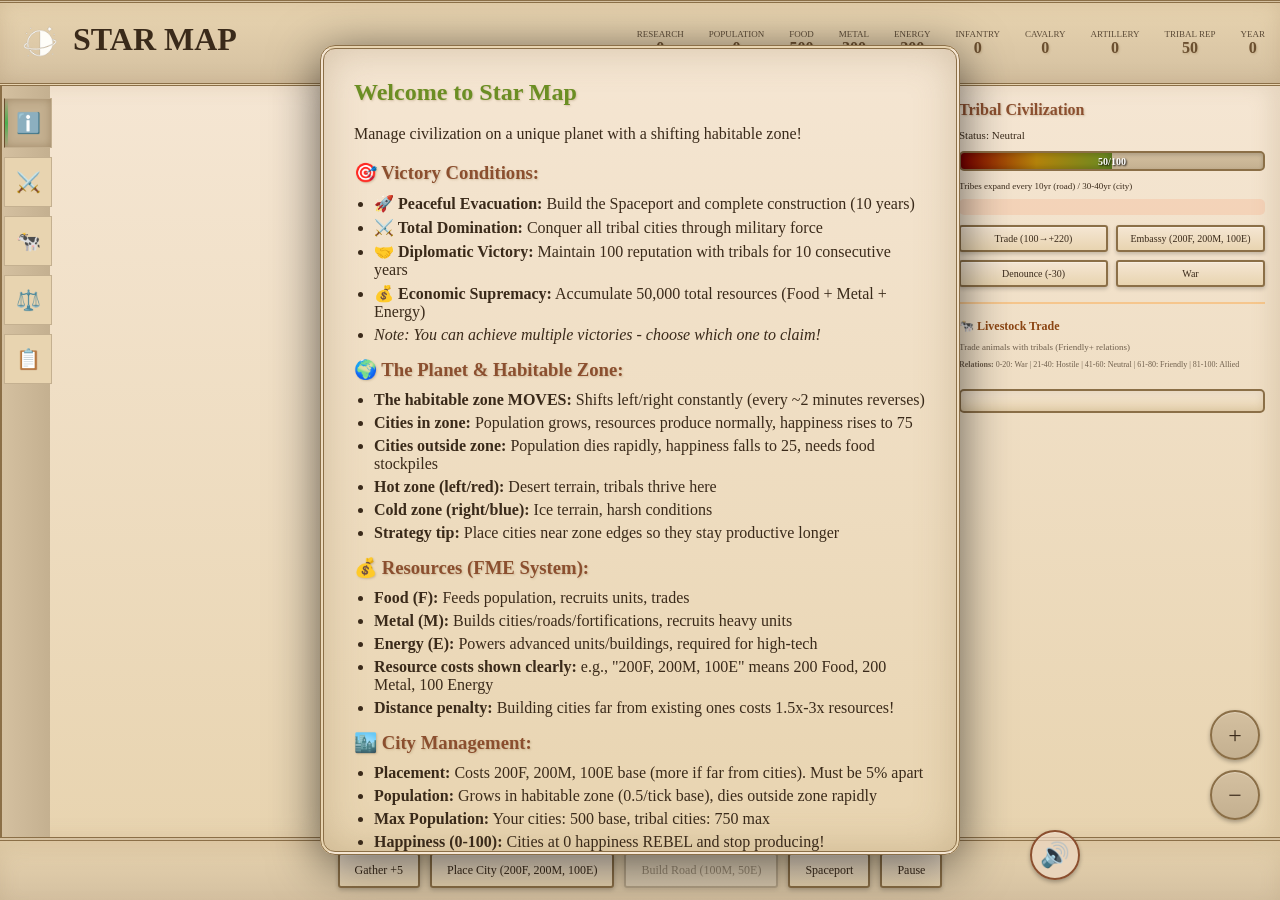
==== commit c657342b: "Star Map (V1.3.8)" ====
--- a/index.html
+++ b/index.html
@@ -3,7 +3,7 @@
 <head>
     <meta charset="UTF-8">
     <meta content="width=device-width, initial-scale=1.0" name="viewport">
-    <title>Equinox Line - V1.3.7</title>
+    <title>Star Map - V1.3.8</title>
     <link rel="icon" type="image/png" href="images/icon.png">
     <link href="style.css" rel="stylesheet"/>
 </head>
@@ -38,7 +38,7 @@
     <source src="https://cdn.pixabay.com/audio/2025/06/01/audio_d2ccbb367a.mp3" type="audio/mpeg">
 </audio>
 <button id="music-btn"
-        style="position: fixed; bottom: 20px; right: 200px; z-index: 10000; width: 50px; height: 50px; border-radius: 50%; background: rgba(0,0,0,0.7); border: 2px solid #00ff00; font-size: 24px; cursor: pointer;">
+        style="position: fixed; bottom: 20px; right: 200px; z-index: 10000; width: 50px; height: 50px; border-radius: 50%; background: rgba(238,217,196,0.7); border: 2px solid #8b4f2f; font-size: 24px; cursor: pointer;">
     🔊
 </button>
 
@@ -60,7 +60,7 @@
 </div>
 <div id="game-container">
     <div id="header">
-        <h1><img src="images/icon.png" alt="Equinox Line" style="width: 50px; height: 50px; vertical-align: middle; margin-right: 8px;">EQUINOX LINE</h1>
+        <h1><img src="images/icon.png" alt="star map" style="width: 50px; height: 50px; vertical-align: middle; margin-right: 8px;">STAR MAP</h1>
         <div id="stats">
             <div class="stat">
                 <div class="stat-label">RESEARCH</div>
@@ -186,7 +186,7 @@
 
             <div class="tab-content" id="laws-tab">
                 <div style="text-align: center; margin-bottom: 15px;">
-                    <button id="sfx-toggle-btn" style="width: 100%; padding: 8px; background: rgba(0, 255, 0, 0.2); border: 2px solid #00ff00;">
+                    <button id="sfx-toggle-btn" style="width: 100%; padding: 8px; background: rgba(55, 55, 55, 0.2); border: 2px solid #8b4f2f;">
                         🔊 SFX: ON
                     </button>
                 </div>
@@ -490,7 +490,7 @@
     </div>
 
     <div id="tutorial">
-        <h2>Welcome to Equinox Line</h2>
+        <h2>Welcome to Star Map</h2>
         <p>Manage civilization on a unique planet with a shifting habitable zone!</p>
 
         <h3>🎯 Victory Conditions:</h3>
--- a/style.css
+++ b/style.css
@@ -30,7 +30,7 @@
 #stats { display: flex; gap: 25px; font-size: 13px; }
 .stat { display: flex; flex-direction: column; align-items: center; }
 .stat-label { font-size: 9px; opacity: 0.8; }
-.stat-value { font-size: 16px; font-weight: bold; color: #8b4f2f; }
+.stat-value { font-size: 16px; font-weight: bold; color: #6b4f2f; text-shadow: 1px 1px 2px rgba(139, 111, 71, 0.3); }
 
 #left-panel {
     grid-column: 1; grid-row: 2;
@@ -42,6 +42,8 @@
     display: flex;
     box-shadow: inset -10px 0 20px rgba(139, 111, 71, 0.15);
 }
+
+.city-healthy { border-color: #8b6f47; box-shadow: 0 0 0px rgba(139, 111, 71, 0.6); }
 
 .panel-content {
     flex: 1;
@@ -153,26 +155,12 @@
     position: absolute;
     cursor: grab;
     background:
-        repeating-linear-gradient(90deg, transparent, transparent 49px, rgba(139, 111, 71, 0.1) 49px, rgba(139, 111, 71, 0.1) 50px),
-        repeating-linear-gradient(0deg, transparent, transparent 49px, rgba(139, 111, 71, 0.1) 49px, rgba(139, 111, 71, 0.1) 50px),
-        radial-gradient(circle at 15% 25%, rgba(139, 69, 19, 0.15), transparent 20%),
-        radial-gradient(circle at 45% 50%, rgba(107, 142, 35, 0.15), transparent 25%),
-        radial-gradient(circle at 75% 40%, rgba(135, 206, 235, 0.15), transparent 20%),
-        linear-gradient(to right,
-            #d4a574 0%,
-            #c9996b 10%,
-            #d9b894 20%,
-            #a8c686 35%,
-            #8fb878 50%,
-            #7ea8b8 65%,
-            #9bc4d4 80%,
-            #c5dde8 95%,
-            #e8f4f8 100%
-        );
+        repeating-linear-gradient(90deg, transparent, transparent 49px, rgba(139, 111, 71, 0.15) 49px, rgba(139, 111, 71, 0.15) 50px),
+        repeating-linear-gradient(0deg, transparent, transparent 49px, rgba(139, 111, 71, 0.15) 49px, rgba(139, 111, 71, 0.15) 50px),
+        #e8dcc8;
     background-size:
         50px 50px,
         50px 50px,
-        100% 100%, 100% 100%, 100% 100%,
         100% 100%;
     transform-origin: top left;
     transition: transform 0.1s ease-out;
@@ -184,38 +172,36 @@
     position: absolute;
     top: 0;
     left: 0;
-    width: 100%;
+    width: 30%;
     height: 100%;
     background:
-        radial-gradient(circle 2px at 10% 15%, #654321 0%, transparent 100%),
-        radial-gradient(circle 3px at 12% 22%, #8B4513 0%, transparent 100%),
-        radial-gradient(circle 2.5px at 8% 30%, #654321 0%, transparent 100%),
-        radial-gradient(circle 2px at 15% 38%, #8B4513 0%, transparent 100%),
-        radial-gradient(circle 3px at 18% 48%, #654321 0%, transparent 100%),
-        radial-gradient(circle 2px at 11% 55%, #8B4513 0%, transparent 100%),
-        radial-gradient(circle 2.5px at 14% 65%, #654321 0%, transparent 100%),
-        radial-gradient(circle 2px at 9% 72%, #8B4513 0%, transparent 100%),
-        radial-gradient(circle 3px at 16% 82%, #654321 0%, transparent 100%),
-        radial-gradient(ellipse 30px 8px at 38% 35%, rgba(34, 139, 34, 0.4) 0%, transparent 60%),
-        radial-gradient(ellipse 25px 7px at 42% 42%, rgba(46, 139, 87, 0.4) 0%, transparent 60%),
-        radial-gradient(ellipse 35px 9px at 36% 50%, rgba(60, 179, 113, 0.4) 0%, transparent 60%),
-        radial-gradient(ellipse 28px 7px at 45% 55%, rgba(34, 139, 34, 0.4) 0%, transparent 60%),
-        radial-gradient(ellipse 32px 8px at 40% 63%, rgba(46, 139, 87, 0.4) 0%, transparent 60%),
-        radial-gradient(ellipse 26px 7px at 48% 70%, rgba(60, 179, 113, 0.4) 0%, transparent 60%),
-        radial-gradient(ellipse 30px 8px at 52% 38%, rgba(34, 139, 34, 0.4) 0%, transparent 60%),
-        radial-gradient(ellipse 24px 6px at 50% 48%, rgba(46, 139, 87, 0.4) 0%, transparent 60%),
-        radial-gradient(ellipse 300px 4px at 42% 45%, rgba(70, 130, 180, 0.5) 0%, transparent 100%),
-        radial-gradient(ellipse 250px 3px at 45% 52%, rgba(100, 149, 237, 0.5) 0%, transparent 100%),
-        radial-gradient(ellipse 280px 4px at 48% 60%, rgba(70, 130, 180, 0.5) 0%, transparent 100%),
-        radial-gradient(ellipse 200px 3px at 52% 38%, rgba(100, 149, 237, 0.5) 0%, transparent 100%),
-        radial-gradient(ellipse 220px 3px at 40% 68%, rgba(70, 130, 180, 0.5) 0%, transparent 100%),
-        radial-gradient(circle 2px at 78% 25%, #E0FFFF 0%, transparent 100%),
-        radial-gradient(circle 2.5px at 82% 32%, #F0F8FF 0%, transparent 100%),
-        radial-gradient(circle 2px at 85% 40%, #E0FFFF 0%, transparent 100%),
-        radial-gradient(circle 3px at 80% 48%, #F0F8FF 0%, transparent 100%),
-        radial-gradient(circle 2px at 88% 55%, #E0FFFF 0%, transparent 100%),
-        radial-gradient(circle 2.5px at 83% 63%, #F0F8FF 0%, transparent 100%),
-        radial-gradient(circle 2px at 90% 70%, #E0FFFF 0%, transparent 100%);
+        radial-gradient(circle 1.5px at 10% 8%, rgba(139, 69, 19, 0.6) 0%, transparent 100%),
+        radial-gradient(circle 1.5px at 30% 12%, rgba(139, 69, 19, 0.6) 0%, transparent 100%),
+        radial-gradient(circle 1.5px at 50% 15%, rgba(139, 69, 19, 0.6) 0%, transparent 100%),
+        radial-gradient(circle 1.5px at 70% 18%, rgba(139, 69, 19, 0.6) 0%, transparent 100%),
+        radial-gradient(circle 1.5px at 20% 22%, rgba(139, 69, 19, 0.6) 0%, transparent 100%),
+        radial-gradient(circle 1.5px at 40% 28%, rgba(139, 69, 19, 0.6) 0%, transparent 100%),
+        radial-gradient(circle 1.5px at 60% 32%, rgba(139, 69, 19, 0.6) 0%, transparent 100%),
+        radial-gradient(circle 1.5px at 80% 35%, rgba(139, 69, 19, 0.6) 0%, transparent 100%),
+        radial-gradient(circle 1.5px at 15% 42%, rgba(139, 69, 19, 0.6) 0%, transparent 100%),
+        radial-gradient(circle 1.5px at 35% 48%, rgba(139, 69, 19, 0.6) 0%, transparent 100%),
+        radial-gradient(circle 1.5px at 55% 52%, rgba(139, 69, 19, 0.6) 0%, transparent 100%),
+        radial-gradient(circle 1.5px at 75% 58%, rgba(139, 69, 19, 0.6) 0%, transparent 100%),
+        radial-gradient(circle 1.5px at 25% 62%, rgba(139, 69, 19, 0.6) 0%, transparent 100%),
+        radial-gradient(circle 1.5px at 45% 68%, rgba(139, 69, 19, 0.6) 0%, transparent 100%),
+        radial-gradient(circle 1.5px at 65% 72%, rgba(139, 69, 19, 0.6) 0%, transparent 100%),
+        radial-gradient(circle 1.5px at 85% 78%, rgba(139, 69, 19, 0.6) 0%, transparent 100%),
+        radial-gradient(circle 1.5px at 10% 82%, rgba(139, 69, 19, 0.6) 0%, transparent 100%),
+        radial-gradient(circle 1.5px at 50% 88%, rgba(139, 69, 19, 0.6) 0%, transparent 100%),
+        radial-gradient(circle 1.5px at 90% 45%, rgba(139, 69, 19, 0.6) 0%, transparent 100%),
+        radial-gradient(circle 1.5px at 12% 55%, rgba(139, 69, 19, 0.6) 0%, transparent 100%),
+        repeating-linear-gradient(135deg,
+            transparent 0px,
+            transparent 10px,
+            rgba(180, 82, 45, 0.2) 10px,
+            rgba(180, 82, 45, 0.2) 11px
+        ),
+        rgba(222, 184, 135, 0.15);
     pointer-events: none;
     z-index: 1;
 }
@@ -224,37 +210,105 @@
     content: '';
     position: absolute;
     top: 0;
-    left: 0;
-    width: 100%;
+    right: 0;
+    width: 38%;
     height: 100%;
     background:
-        repeating-linear-gradient(120deg,
+        radial-gradient(circle 1.5px at 15% 10%, rgba(70, 130, 180, 0.5) 0%, transparent 100%),
+        radial-gradient(circle 1.5px at 40% 18%, rgba(70, 130, 180, 0.5) 0%, transparent 100%),
+        radial-gradient(circle 1.5px at 65% 25%, rgba(70, 130, 180, 0.5) 0%, transparent 100%),
+        radial-gradient(circle 1.5px at 85% 32%, rgba(70, 130, 180, 0.5) 0%, transparent 100%),
+        radial-gradient(circle 1.5px at 25% 40%, rgba(70, 130, 180, 0.5) 0%, transparent 100%),
+        radial-gradient(circle 1.5px at 50% 48%, rgba(70, 130, 180, 0.5) 0%, transparent 100%),
+        radial-gradient(circle 1.5px at 75% 55%, rgba(70, 130, 180, 0.5) 0%, transparent 100%),
+        radial-gradient(circle 1.5px at 20% 62%, rgba(70, 130, 180, 0.5) 0%, transparent 100%),
+        radial-gradient(circle 1.5px at 45% 70%, rgba(70, 130, 180, 0.5) 0%, transparent 100%),
+        radial-gradient(circle 1.5px at 70% 78%, rgba(70, 130, 180, 0.5) 0%, transparent 100%),
+        radial-gradient(circle 1.5px at 90% 85%, rgba(70, 130, 180, 0.5) 0%, transparent 100%),
+        radial-gradient(circle 1.5px at 10% 15%, rgba(70, 130, 180, 0.5) 0%, transparent 100%),
+        radial-gradient(circle 1.5px at 55% 35%, rgba(70, 130, 180, 0.5) 0%, transparent 100%),
+        radial-gradient(circle 1.5px at 80% 50%, rgba(70, 130, 180, 0.5) 0%, transparent 100%),
+        radial-gradient(circle 1.5px at 30% 65%, rgba(70, 130, 180, 0.5) 0%, transparent 100%),
+        repeating-linear-gradient(0deg,
             transparent 0px,
             transparent 8px,
-            rgba(0, 0, 0, 0.02) 8px,
-            rgba(0, 0, 0, 0.02) 10px
+            rgba(70, 130, 180, 0.25) 8px,
+            rgba(70, 130, 180, 0.25) 9px
         ),
-        repeating-linear-gradient(60deg,
+        repeating-linear-gradient(45deg,
             transparent 0px,
-            transparent 8px,
-            rgba(0, 0, 0, 0.02) 8px,
-            rgba(0, 0, 0, 0.02) 10px
+            transparent 12px,
+            rgba(100, 149, 237, 0.2) 12px,
+            rgba(100, 149, 237, 0.2) 13px
         ),
-        radial-gradient(ellipse at 20% 30%, rgba(139, 69, 19, 0.08) 0%, transparent 30%),
-        radial-gradient(ellipse at 45% 50%, rgba(34, 139, 34, 0.1) 0%, transparent 35%),
-        radial-gradient(ellipse at 70% 45%, rgba(70, 130, 180, 0.08) 0%, transparent 30%),
-        radial-gradient(circle at 15% 60%, rgba(0, 0, 0, 0.03) 0%, transparent 15%),
-        radial-gradient(circle at 50% 70%, rgba(0, 0, 0, 0.03) 0%, transparent 20%),
-        radial-gradient(circle at 85% 55%, rgba(0, 0, 0, 0.03) 0%, transparent 15%),
-        repeating-radial-gradient(circle at 35% 45%,
-            transparent 0px,
-            transparent 40px,
-            rgba(255, 255, 255, 0.02) 40px,
-            rgba(255, 255, 255, 0.02) 45px
-        );
+        rgba(176, 224, 230, 0.15);
     pointer-events: none;
     z-index: 1;
     mix-blend-mode: multiply;
+}
+
+#planet-view .terrain-layer:first-child::before {
+    content: '';
+    position: absolute;
+    top: 0;
+    left: 30%;
+    width: 35%;
+    height: 100%;
+    background:
+        /* Dense vegetation dots */
+        radial-gradient(circle 1.5px at 8% 10%, rgba(34, 139, 34, 0.5) 0%, transparent 100%),
+        radial-gradient(circle 1.5px at 22% 15%, rgba(34, 139, 34, 0.5) 0%, transparent 100%),
+        radial-gradient(circle 1.5px at 15% 22%, rgba(46, 139, 87, 0.5) 0%, transparent 100%),
+        radial-gradient(circle 1.5px at 35% 18%, rgba(34, 139, 34, 0.5) 0%, transparent 100%),
+        radial-gradient(circle 1.5px at 28% 28%, rgba(60, 179, 113, 0.5) 0%, transparent 100%),
+        radial-gradient(circle 1.5px at 42% 25%, rgba(46, 139, 87, 0.5) 0%, transparent 100%),
+        radial-gradient(circle 1.5px at 50% 20%, rgba(34, 139, 34, 0.5) 0%, transparent 100%),
+        radial-gradient(circle 1.5px at 58% 32%, rgba(60, 179, 113, 0.5) 0%, transparent 100%),
+        radial-gradient(circle 1.5px at 48% 35%, rgba(46, 139, 87, 0.5) 0%, transparent 100%),
+        radial-gradient(circle 1.5px at 65% 28%, rgba(34, 139, 34, 0.5) 0%, transparent 100%),
+        radial-gradient(circle 1.5px at 72% 38%, rgba(60, 179, 113, 0.5) 0%, transparent 100%),
+        radial-gradient(circle 1.5px at 78% 32%, rgba(46, 139, 87, 0.5) 0%, transparent 100%),
+        radial-gradient(circle 1.5px at 85% 42%, rgba(34, 139, 34, 0.5) 0%, transparent 100%),
+        radial-gradient(circle 1.5px at 92% 38%, rgba(60, 179, 113, 0.5) 0%, transparent 100%),
+        radial-gradient(circle 1.5px at 12% 45%, rgba(46, 139, 87, 0.5) 0%, transparent 100%),
+        radial-gradient(circle 1.5px at 25% 48%, rgba(34, 139, 34, 0.5) 0%, transparent 100%),
+        radial-gradient(circle 1.5px at 18% 55%, rgba(60, 179, 113, 0.5) 0%, transparent 100%),
+        radial-gradient(circle 1.5px at 38% 52%, rgba(46, 139, 87, 0.5) 0%, transparent 100%),
+        radial-gradient(circle 1.5px at 32% 62%, rgba(34, 139, 34, 0.5) 0%, transparent 100%),
+        radial-gradient(circle 1.5px at 45% 58%, rgba(60, 179, 113, 0.5) 0%, transparent 100%),
+        radial-gradient(circle 1.5px at 55% 65%, rgba(46, 139, 87, 0.5) 0%, transparent 100%),
+        radial-gradient(circle 1.5px at 62% 58%, rgba(34, 139, 34, 0.5) 0%, transparent 100%),
+        radial-gradient(circle 1.5px at 68% 68%, rgba(60, 179, 113, 0.5) 0%, transparent 100%),
+        radial-gradient(circle 1.5px at 75% 62%, rgba(46, 139, 87, 0.5) 0%, transparent 100%),
+        radial-gradient(circle 1.5px at 82% 72%, rgba(34, 139, 34, 0.5) 0%, transparent 100%),
+        radial-gradient(circle 1.5px at 88% 65%, rgba(60, 179, 113, 0.5) 0%, transparent 100%),
+        radial-gradient(circle 1.5px at 15% 78%, rgba(46, 139, 87, 0.5) 0%, transparent 100%),
+        radial-gradient(circle 1.5px at 25% 75%, rgba(34, 139, 34, 0.5) 0%, transparent 100%),
+        radial-gradient(circle 1.5px at 35% 82%, rgba(60, 179, 113, 0.5) 0%, transparent 100%),
+        radial-gradient(circle 1.5px at 42% 88%, rgba(46, 139, 87, 0.5) 0%, transparent 100%),
+        radial-gradient(circle 1.5px at 52% 85%, rgba(34, 139, 34, 0.5) 0%, transparent 100%),
+        radial-gradient(circle 1.5px at 60% 92%, rgba(60, 179, 113, 0.5) 0%, transparent 100%),
+        radial-gradient(circle 1.5px at 70% 88%, rgba(46, 139, 87, 0.5) 0%, transparent 100%),
+        radial-gradient(circle 1.5px at 78% 95%, rgba(34, 139, 34, 0.5) 0%, transparent 100%),
+        radial-gradient(circle 1.5px at 85% 82%, rgba(60, 179, 113, 0.5) 0%, transparent 100%),
+        radial-gradient(circle 1.5px at 92% 78%, rgba(46, 139, 87, 0.5) 0%, transparent 100%),
+        /* Curved lines suggesting forests/vegetation */
+        repeating-linear-gradient(90deg,
+            transparent 0px,
+            transparent 20px,
+            rgba(34, 139, 34, 0.15) 20px,
+            rgba(34, 139, 34, 0.15) 21px
+        ),
+        /* Subtle diagonal pattern for texture */
+        repeating-linear-gradient(120deg,
+            transparent 0px,
+            transparent 15px,
+            rgba(60, 179, 113, 0.1) 15px,
+            rgba(60, 179, 113, 0.1) 16px
+        ),
+        rgba(255, 255, 255, 0.1);
+    pointer-events: none;
+    z-index: 0;
 }
 
 #planet-view:active {
@@ -270,11 +324,11 @@
     width: 200px;
     height: 120px;
     background: rgba(0, 0, 0, 0.9);
-    border: 3px solid #00ff00;
+    border: 3px solid #8b6f47;
     border-radius: 10px;
     z-index: 100;
     overflow: hidden;
-    box-shadow: 0 0 20px rgba(0, 255, 0, 0.3);
+    box-shadow: 0 0 20px rgba(0, 0, 55, 0.3);
 }
 
 #minimap-container::before {
@@ -304,26 +358,17 @@
     width: 100%;
     height: 100%;
     position: relative;
-    background: linear-gradient(to right,
-        #d84315 0%,
-        #ff6f00 10%,
-        #ffa726 15%,
-        #8bc34a 35%,
-        #43a047 50%,
-        #4fc3f7 60%,
-        #29b6f6 70%,
-        #b3d9ff 85%,
-        #f0f4f8 100%
-    );
+    background: #d4c0a0;
 }
 
 .minimap-city {
     position: absolute;
     width: 4px;
     height: 4px;
-    background: #00ff00;
+    background: #4b6f47;
     border-radius: 50%;
     transform: translate(-50%, -50%);
+    box-shadow: 0 0 4px #8b6f47;
 }
 
 .minimap-tribal {
@@ -379,8 +424,10 @@
     height: 50px;
     font-size: 24px;
     border-radius: 50%;
-    background: rgba(0, 0, 0, 0.7);
-    border: 2px solid #00ff00;
+    background: linear-gradient(to bottom, #d4c0a0, #c4b090);
+    border: 2px solid #8b6f47;
+    color: #3a2a1a;
+    box-shadow: 0 2px 4px rgba(0, 0, 0, 0.3), inset 0 1px 0 rgba(255, 255, 255, 0.3);
 }
 
 .terrain-layer {
@@ -660,8 +707,8 @@
 
 #habitable-zone {
     position: absolute; top: 0; height: 100%;
-    background: rgba(0, 255, 0, 0.1);
-    border-left: 3px solid #00ff00; border-right: 3px solid #00ff00;
+    background: rgba(25, 95, 55, 0.1);
+    border-left: 3px solid #8b6f47; border-right: 3px solid #8b6f47;
     pointer-events: none; transition: left 2s linear; z-index: 15;
 }
 
@@ -910,7 +957,7 @@
     background: linear-gradient(135deg, #8B4513, #654321);
     border-radius: 50% 50% 0 0;
     transform: translate(-50%, -50%);
-    box-shadow: 0 1px 2px rgba(0, 0, 0, 0.5);
+    box-shadow: none;
 }
 
 .building-hut::before {
@@ -944,8 +991,7 @@
     height: 8px;
     background: linear-gradient(180deg, #B8860B, #8B6914);
     transform: translate(-50%, -50%);
-    box-shadow: 0 2px 3px rgba(0, 0, 0, 0.5),
-                inset 0 1px 0 rgba(255, 255, 255, 0.2);
+    box-shadow: inset 0 1px 0 rgba(255, 255, 255, 0.2);
     border-radius: 1px;
 }
 
@@ -983,7 +1029,6 @@
     background: linear-gradient(180deg, #4A5568, #2D3748);
     transform: translate(-50%, -50%);
     box-shadow:
-        0 2px 4px rgba(0, 0, 0, 0.6),
         inset 0 1px 0 rgba(255, 255, 255, 0.1),
         inset 1px 0 0 rgba(255, 255, 255, 0.05);
     border-radius: 1px 1px 0 0;
@@ -1355,7 +1400,7 @@
     left: 50%;
     transform: translateX(-50%);
     font-size: 10px;
-    color: #4CAF50;
+    color: #8b6f47;
     font-weight: bold;
     text-shadow: 0 0 4px rgba(76, 175, 80, 0.8);
 }
@@ -1461,7 +1506,7 @@
 .collapsible-header h4 {
     margin: 0;
     font-size: 12px;
-    color: #4CAF50;
+    color: #8b6f47;
 }
 
 .collapsible-indicator {
@@ -2045,13 +2090,13 @@
 }
 
 .reputation-bar {
-    width: 100%; height: 20px; background: rgba(255, 255, 255, 0.1);
-    border: 2px solid #ff8800; border-radius: 5px; overflow: hidden;
-    margin: 10px 0; position: relative;
+    width: 100%; height: 20px; background: linear-gradient(to bottom, #d4c0a0, #c4b090);
+    border: 2px solid #8b6f47; border-radius: 5px; overflow: hidden;
+    margin: 10px 0; position: relative; box-shadow: inset 0 2px 4px rgba(0, 0, 0, 0.2);
 }
 .reputation-fill {
-    height: 100%; background: linear-gradient(90deg, #ff0000, #ffaa00, #00ff00);
-    transition: width 0.3s;
+    height: 100%; background: linear-gradient(90deg, #8b0000, #b8860b, #6b8e23);
+    transition: width 0.3s; box-shadow: inset 0 0 10px rgba(0, 0, 0, 0.3);
 }
 .reputation-text {
     position: absolute; top: 50%; left: 50%; transform: translate(-50%, -50%);
@@ -2062,23 +2107,22 @@
 .diplomacy-btn { padding: 6px 10px; font-size: 10px; flex: 1; min-width: 100px; }
 
 #laws-panel { background: transparent; border: none; padding: 0; margin-bottom: 15px; }
-#laws-panel h3 { color: #4CAF50; margin-bottom: 10px; font-size: 14px; }
+#laws-panel h3 {color: #8b6f47; margin-bottom: 10px; font-size: 14px; }
 
 .law-option {
     background: rgba(255, 255, 255, 0.05); border: 2px solid rgba(255, 255, 255, 0.2);
     border-radius: 5px; padding: 6px; margin: 6px 0; cursor: pointer; transition: all 0.2s;
 }
 .law-option:hover { background: rgba(255, 255, 255, 0.1); border-color: rgba(255, 255, 255, 0.4); }
-.law-option.active { border-color: #4CAF50; background: rgba(76, 175, 80, 0.2); }
-.law-title { font-weight: bold; margin-bottom: 2px; color: #4CAF50; font-size: 10px; }
+.law-option.active { border-color: #8b6f47; background: linear-gradient(to bottom, #e8d4b0, #d4c0a0); box-shadow: inset 0 2px 4px rgba(139, 111, 71, 0.2); }
+.law-title { font-weight: bold; margin-bottom: 2px; color: #8b4f2f; font-size: 10px; text-shadow: 1px 1px 2px rgba(139, 111, 71, 0.3); }
 .law-effects { font-size: 9px; opacity: 0.8; }
 
 .philanthropy-section {
-    background: rgba(76, 175, 80, 0.1); border: 2px solid #4CAF50;
-    border-radius: 5px; padding: 10px; margin: 15px 0;
-}
-.philanthropy-section h4 { color: #4CAF50; margin-bottom: 8px; font-size: 13px; }
-
+    background: linear-gradient(to bottom, #f5e6d3, #e8d4b0); border: 2px solid #8b6f47;
+    border-radius: 5px; padding: 10px; margin: 15px 0; box-shadow: inset 0 0 10px rgba(139, 111, 71, 0.1);
+}
+.philanthropy-section h4 { color: #8b4f2f; margin-bottom: 8px; font-size: 13px; text-shadow: 1px 1px 2px rgba(139, 111, 71, 0.3); }
 .unit-type {
     background: rgba(255, 255, 255, 0.05); border: 2px solid rgba(255, 255, 255, 0.2);
     border-radius: 5px; padding: 6px; margin: 6px 0;
@@ -2143,7 +2187,8 @@
 .action-btn { margin-top: 8px; width: 100%; }
 .button-cooldown {
     position: absolute; bottom: 0; left: 0; height: 3px;
-    background: #4CAF50; transition: width 0.1s linear;
+    background: linear-gradient(90deg, #8b6f47, #6b4f2f); transition: width 0.1s linear;
+    box-shadow: 0 0 5px rgba(139, 111, 71, 0.6);
 }
 
 #info-panel { background: transparent; border: none; padding: 0; margin-bottom: 15px; }
@@ -2207,18 +2252,21 @@
     width: 50px;
     height: 50px;
     border-radius: 50%;
-    background: rgba(0, 0, 0, 0.7);
-    border: 2px solid #00ff00;
+    background: linear-gradient(to bottom, #d4c0a0, #c4b090);
+    border: 2px solid #8b6f47;
     font-size: 24px;
     padding: 0;
     display: flex;
     align-items: center;
     justify-content: center;
+    box-shadow: 0 2px 4px rgba(0, 0, 0, 0.3), inset 0 1px 0 rgba(255, 255, 255, 0.3);
 }
 #music-btn:hover {
-    background: rgba(0, 255, 0, 0.2);
+    background: linear-gradient(to bottom, #e8d4b0, #d4c0a0);
     transform: scale(1.1);
-}
+    box-shadow: 0 4px 6px rgba(0, 0, 0, 0.4);
+}
+
 #spaceport-panel {
     background: linear-gradient(to bottom, #f5e6d3, #e8d4b0);
     border-top: 4px double #8b6f47;
@@ -2253,18 +2301,17 @@
 
 .progress-bar-fill {
     height: 100%;
-    background: linear-gradient(90deg, #00ff00, #00ff88);
+    background: linear-gradient(90deg, #8b6f47, #b8860b);
     transition: width 0.3s;
     display: flex;
     align-items: center;
     justify-content: center;
     font-weight: bold;
-    color: #000;
+    color: #fff;
     font-size: 10px;
-    text-shadow: 0 1px 2px rgba(0, 0, 0, 0.3);
-    box-shadow: inset 0 0 10px rgba(0, 255, 0, 0.3);
-}
-
+    text-shadow: 0 1px 2px rgba(0, 0, 0, 0.5);
+    box-shadow: inset 0 0 10px rgba(139, 111, 71, 0.5);
+}
 #game-over {
     position: absolute;
     top: 50%;
@@ -2448,7 +2495,8 @@
 .tech-cost {
     font-size: 9px;
     opacity: 0.8;
-    color: #4CAF50;
+    color: #b8860b;
+    text-shadow: 1px 1px 2px rgba(139, 111, 71, 0.3);
 }
 
 #tech-tree-overlay {
@@ -2588,12 +2636,12 @@
 }
 
 .tech-node.unlocked {
-    background: linear-gradient(135deg, #e8f5e9 0%, #c8e6c9 50%, #a5d6a7 100%);
-    border-color: #6b8e23;
+    background: linear-gradient(135deg, #f5e6d3 0%, #d4c0a0 50%, #c4b090 100%);
+    border-color: #6b4f2f;
     box-shadow:
         0 4px 15px rgba(0, 0, 0, 0.3),
-        0 0 25px rgba(107, 142, 35, 0.6),
-        inset 0 0 20px rgba(107, 142, 35, 0.2);
+        0 0 25px rgba(107, 79, 47, 0.6),
+        inset 0 0 20px rgba(107, 79, 47, 0.3);
     animation: techUnlocked 0.5s ease-out;
 }
 
@@ -2689,7 +2737,7 @@
 }
 
 .victory-panel-header h2 {
-    color: #00ff00;
+    color: #8b4f2f;
     margin: 0;
     font-size: 24px;
 }
@@ -2720,7 +2768,7 @@
 }
 
 .victory-condition-item:hover {
-    border-color: #6b4f2f;
+    border-color: #8b4f2f
     box-shadow:
         0 6px 15px rgba(0, 0, 0, 0.3),
         inset 0 0 20px rgba(107, 79, 47, 0.2);
